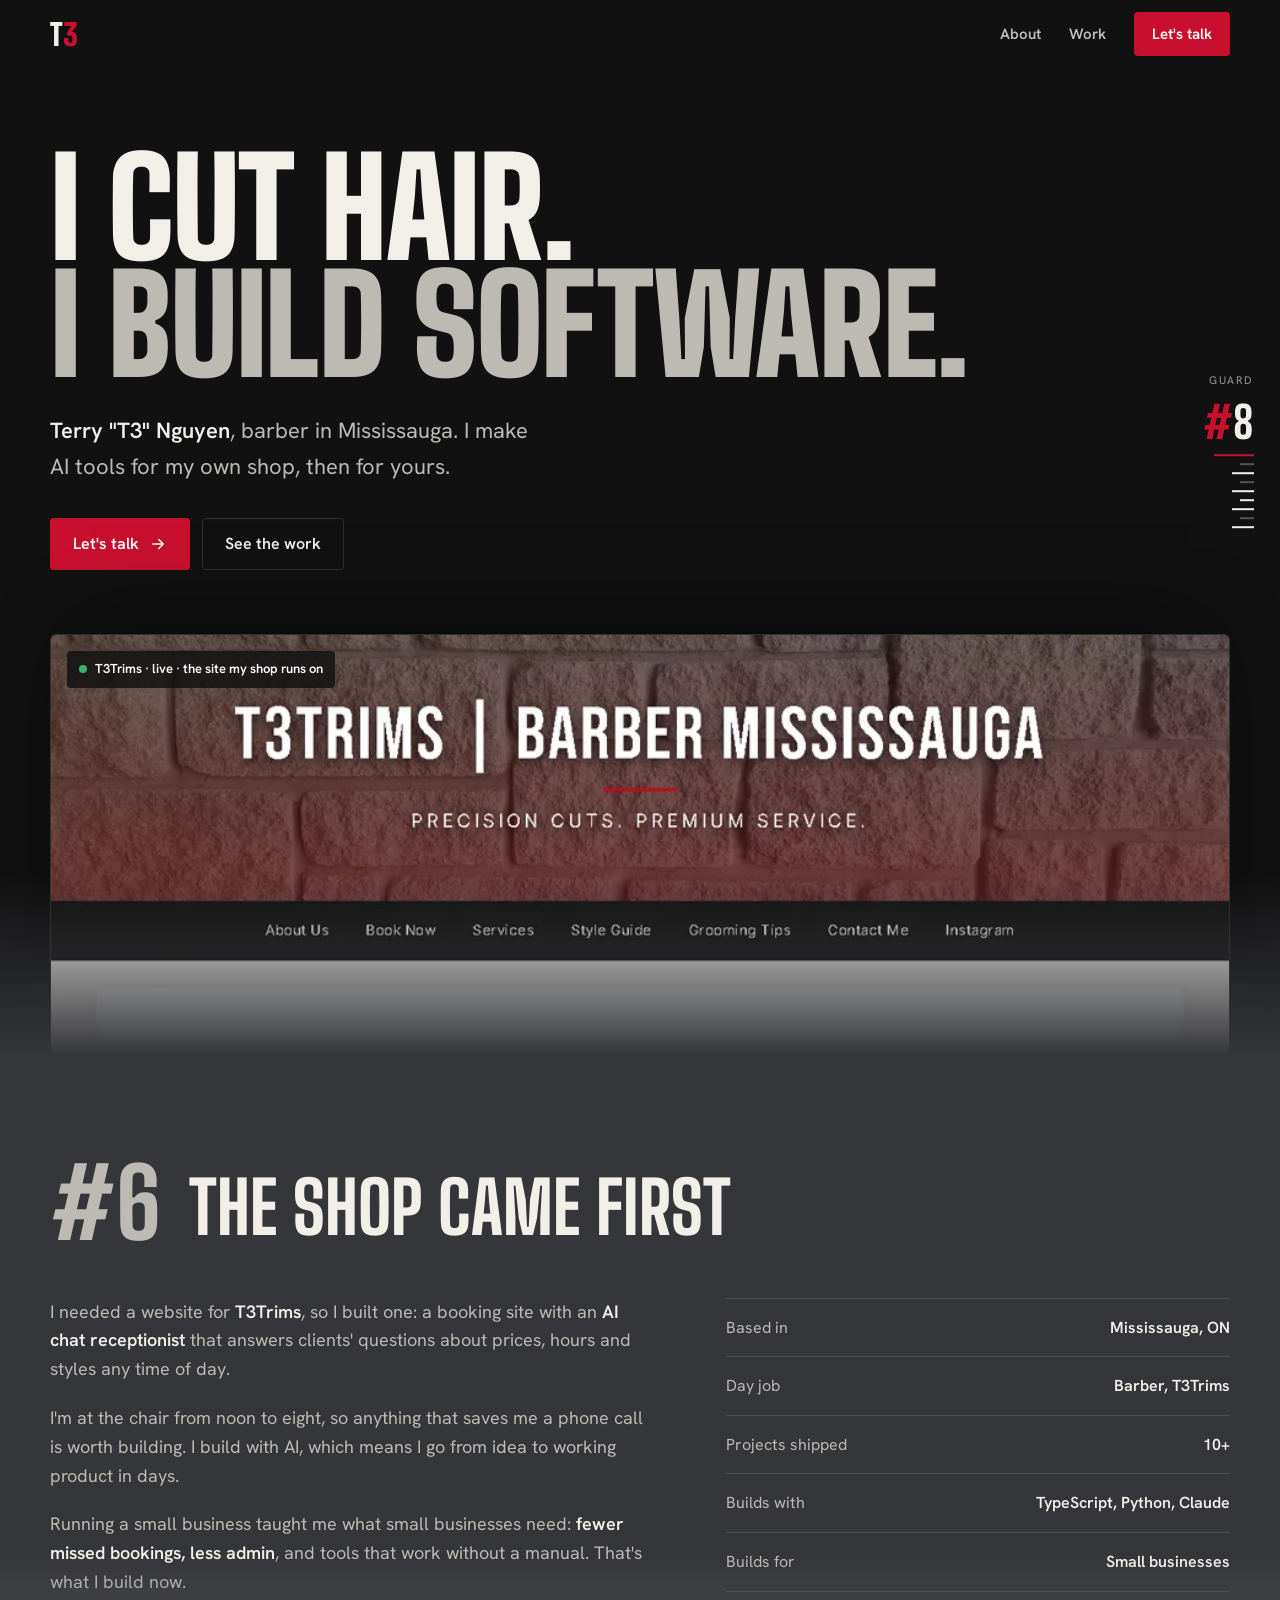
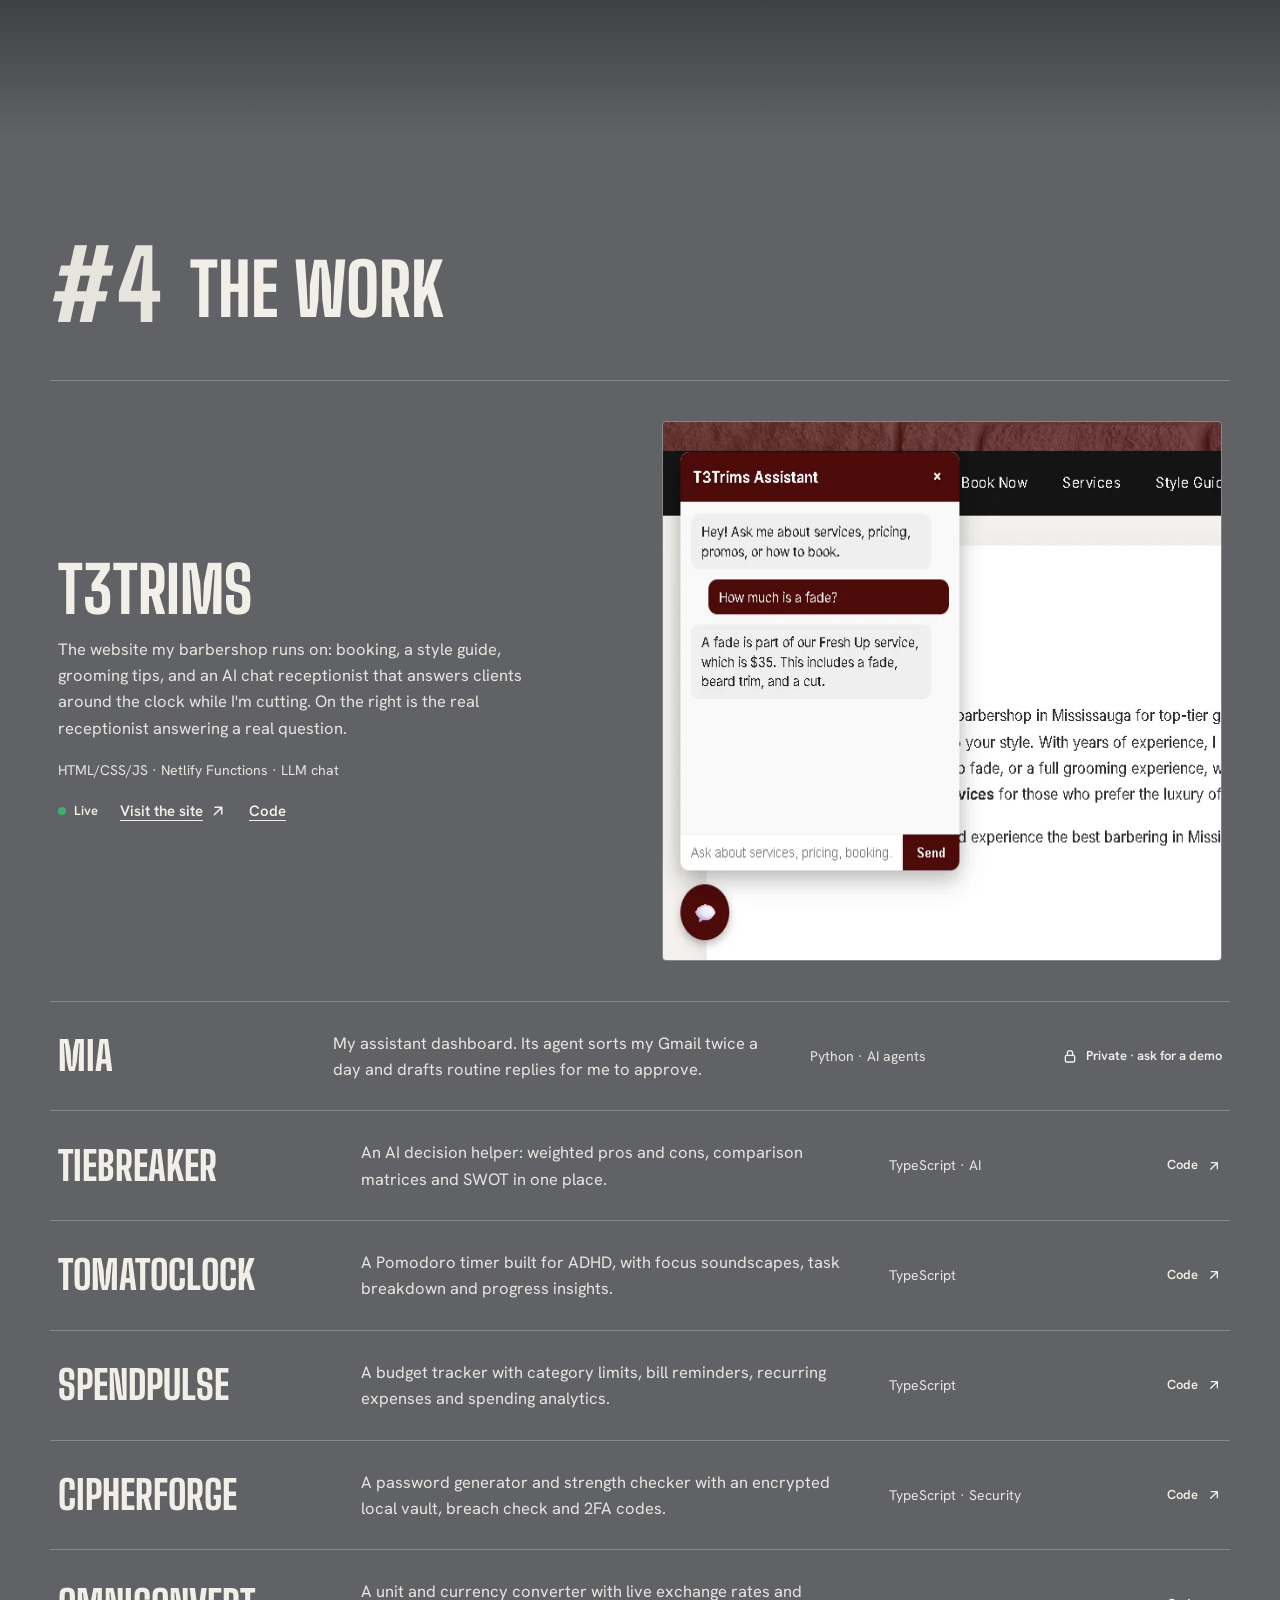
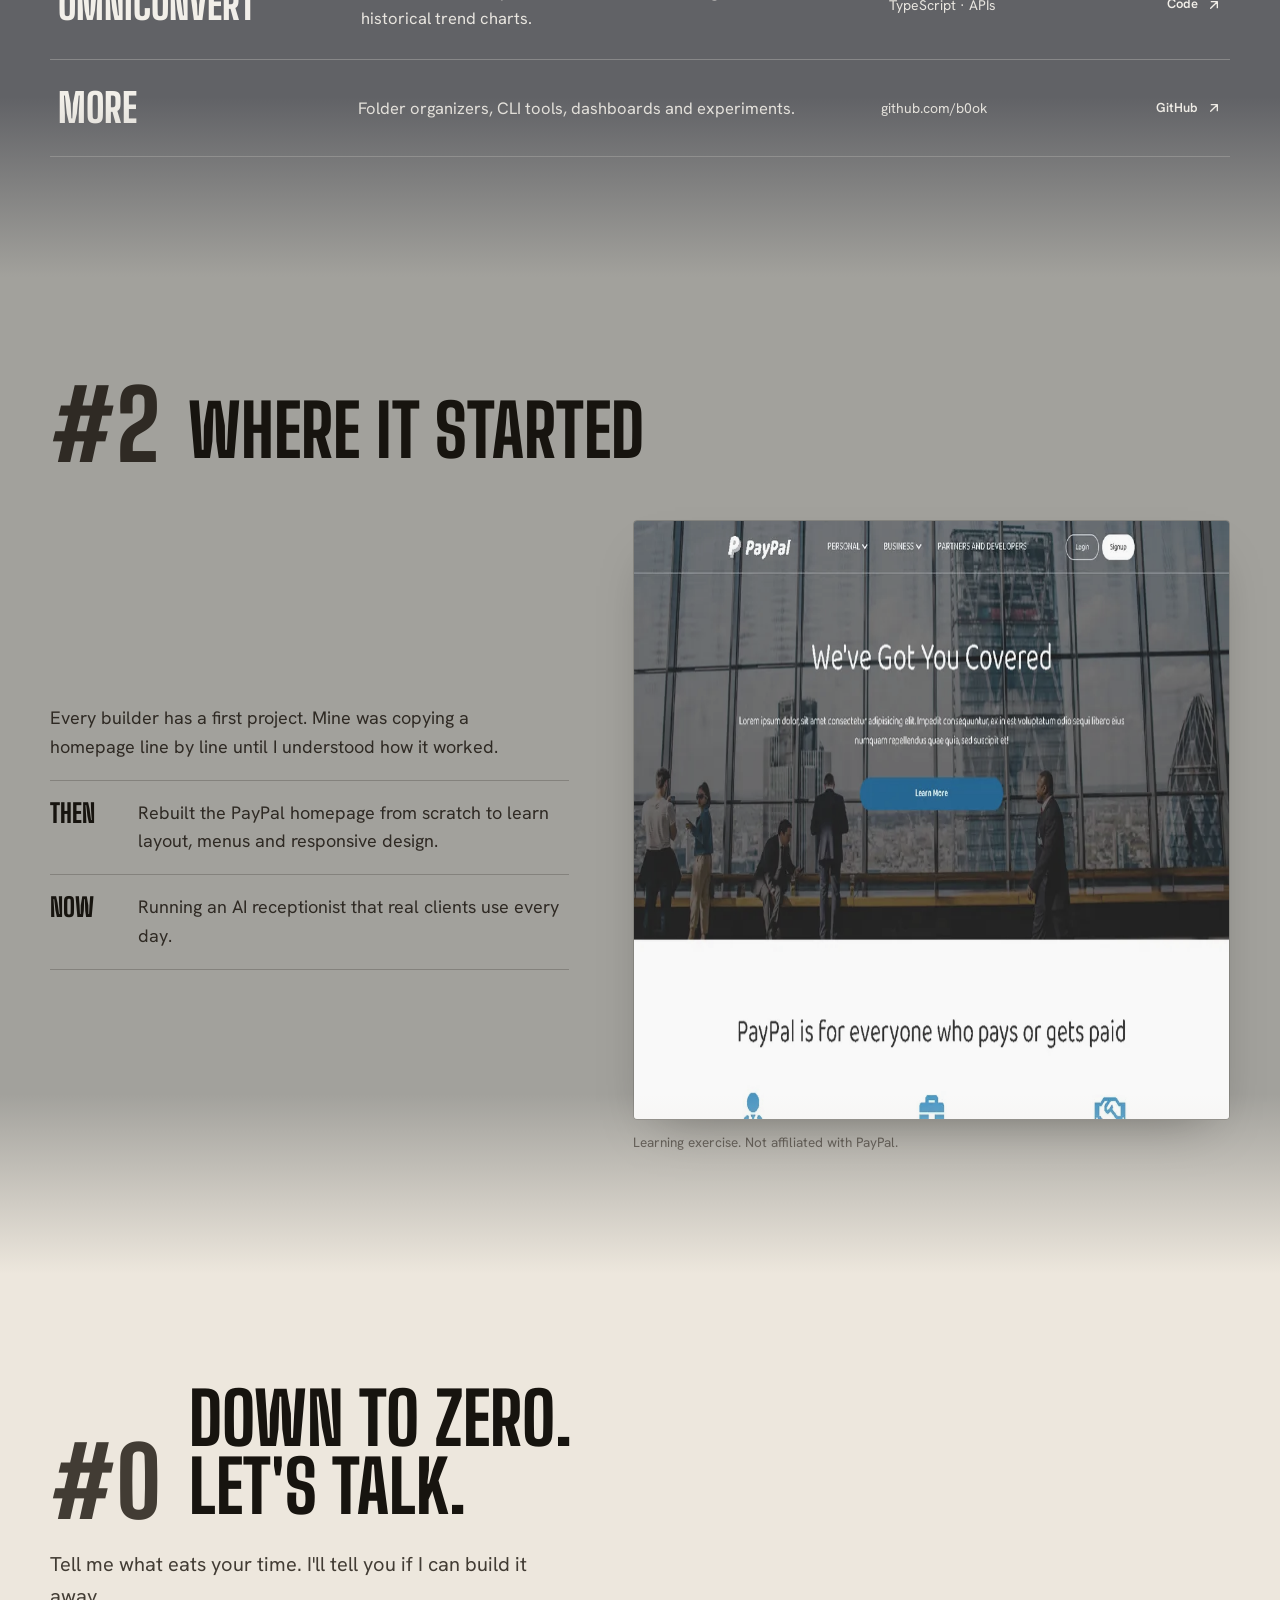
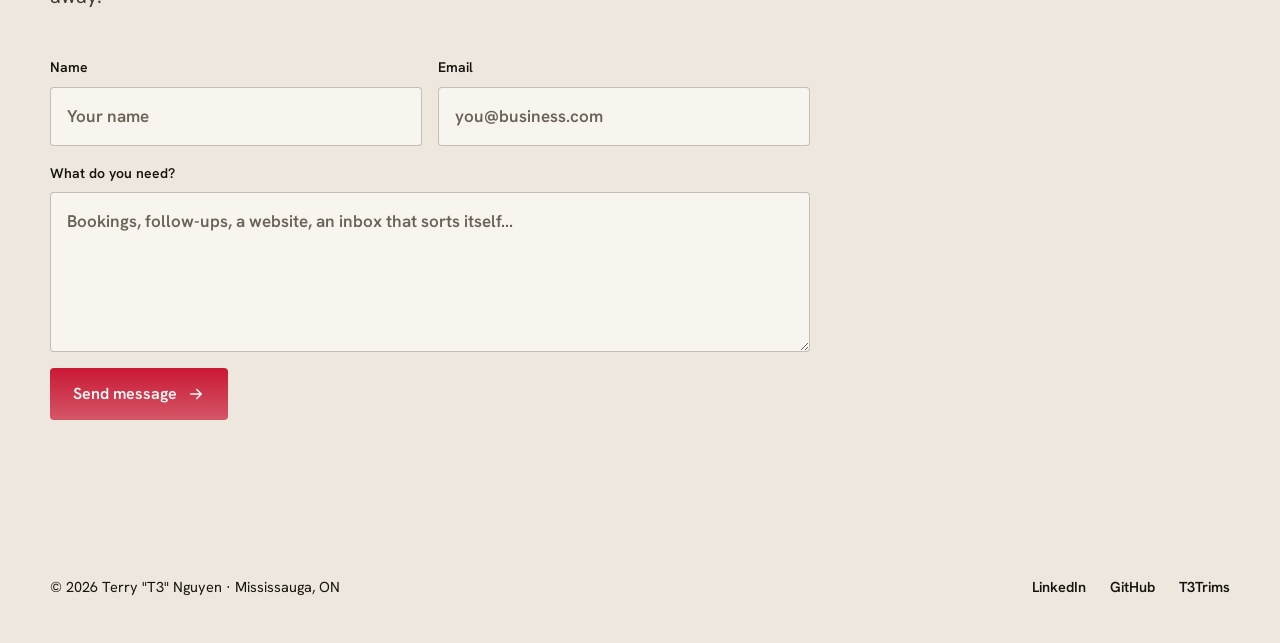
==== index.html @ 2ca141e3 "Redesign: Fade Chart (guard #8 to #0), real chat-receptionist proof Co-Authored-By: Claude Opus 5.5 " ====
<!DOCTYPE html>
<html lang="en">
<head>
<meta charset="UTF-8">
<meta name="viewport" content="width=device-width, initial-scale=1.0">
<title>Terry "T3" Nguyen | Barber turned builder</title>
<meta name="description" content="Barber in Mississauga who builds AI tools for small businesses: booking sites, AI receptionists and automations.">
<meta name="theme-color" content="#111112">
<meta property="og:title" content="Terry &quot;T3&quot; Nguyen | Barber turned builder">
<meta property="og:description" content="I cut hair. I build software. AI tools for my own shop, then for yours.">
<meta property="og:image" content="https://t3rrynguy3n.netlify.app/images/t3trims.webp">
<meta property="og:url" content="https://t3rrynguy3n.netlify.app/">
<link rel="preconnect" href="https://fonts.googleapis.com">
<link rel="preconnect" href="https://fonts.gstatic.com" crossorigin>
<link href="https://fonts.googleapis.com/css2?family=Big+Shoulders+Display:wght@600;800;900&family=Hanken+Grotesk:wght@400;500;600;700&display=swap" rel="stylesheet">
<style>
  :root {
    /* guard bands: #8 longest hair (darkest) down to #0 skin */
    --g8: #111112; --g6: #353639; --g4: #616266; --g2: #a2a19c; --g0: #ede7dd;
    --ink-light: #f2efe9; --ink-light-2: #bdbab4;
    --ink-dark: #17140f; --ink-dark-2: #423c34;
    --red: #c8102e; --red-hover: #a50d26; --live: #3fae6a;
    --steel: rgba(242,239,233,0.14); --steel-dark: rgba(23,20,15,0.16);
    --display: "Big Shoulders Display", "Arial Narrow", sans-serif;
    --body: "Hanken Grotesk", system-ui, sans-serif;
    --ease: cubic-bezier(.16, 1, .3, 1);
    --blend: 180px;
  }
  * { box-sizing: border-box; margin: 0; padding: 0; }
  html { scroll-behavior: smooth; scrollbar-color: #6b6b6f var(--g8); }
  body { font: 18px/1.6 var(--body); background: var(--g8); color: var(--ink-light); -webkit-font-smoothing: antialiased; caret-color: var(--red); }
  ::selection { background: var(--red); color: #fff; }
  a { color: inherit; text-underline-offset: 4px; text-decoration-thickness: 1px; }
  :focus-visible { outline: 2px solid var(--red); outline-offset: 3px; border-radius: 2px; }
  svg.i { width: 18px; height: 18px; flex: none; stroke: currentColor; fill: none; stroke-width: 2; stroke-linecap: round; stroke-linejoin: round; }
  .wrap { width: min(1180px, 100% - 48px); margin: 0 auto; }
  .sr { position: absolute; width: 1px; height: 1px; overflow: hidden; clip: rect(0 0 0 0); white-space: nowrap; }

  /* bands + fade blends */
  .band { position: relative; }
  .band::before { content: ""; position: absolute; left: 0; right: 0; top: calc(var(--blend) * -1); height: var(--blend); pointer-events: none;
    background: linear-gradient(to bottom, transparent, var(--bg)); }
  .band { background: var(--bg); }
  [data-guard="8"] { --bg: var(--g8); }
  [data-guard="6"] { --bg: var(--g6); }
  [data-guard="4"] { --bg: var(--g4); --ink-light-2: #e8e5df; --steel: rgba(242,239,233,0.26); }
  [data-guard="2"] { --bg: var(--g2); color: var(--ink-dark); --ink-dark-2: #2f2a24; --steel-dark: rgba(23,20,15,0.22); }
  [data-guard="0"] { --bg: var(--g0); color: var(--ink-dark); }
  [data-guard="8"]::before { display: none; }

  /* top bar */
  .top { position: fixed; inset: 0 0 auto 0; z-index: 40; transition: background .4s var(--ease), color .4s var(--ease); }
  .top .wrap { display: flex; align-items: center; justify-content: space-between; height: 68px; }
  .top.light { color: var(--ink-dark); }
  .mark { font: 900 30px/1 var(--display); letter-spacing: 0.01em; text-decoration: none; }
  .mark span { color: var(--red); }
  .top nav { display: flex; align-items: center; gap: 28px; font-size: 15px; font-weight: 600; }
  .top nav a { text-decoration: none; opacity: .78; transition: opacity .2s; }
  .top nav a:hover { opacity: 1; }
  .top nav a.talk { opacity: 1; background: var(--red); color: #fff; padding: 10px 18px; border-radius: 4px; }
  .top nav a.talk:hover { background: var(--red-hover); }

  /* guard dial */
  .dial { position: fixed; right: 26px; top: 50%; transform: translateY(-50%); z-index: 30; display: grid; justify-items: end; gap: 10px; color: var(--ink-light); transition: color .4s var(--ease); }
  .dial.light { color: var(--ink-dark); }
  .dial .num { font: 800 44px/1 var(--display); font-variant-numeric: tabular-nums; }
  .dial .num b { color: var(--red); font-weight: 800; }
  .dial ol { list-style: none; display: grid; gap: 7px; }
  .dial li { height: 2px; width: 14px; background: currentColor; opacity: .3; justify-self: end; transition: width .5s var(--ease), opacity .5s var(--ease), background .5s; }
  .dial li.even { width: 22px; }
  .dial li.on { width: 40px; opacity: 1; background: var(--red); }
  .dial small { font-size: 11px; letter-spacing: .14em; text-transform: uppercase; opacity: .6; }

  /* hero (#8) */
  .hero { min-height: 100svh; padding: 150px 0 0; display: flex; flex-direction: column; overflow: hidden; }
  .hero h1 { font: 900 clamp(64px, 10.6vw, 172px)/0.86 var(--display); text-transform: uppercase; letter-spacing: -0.01em; text-wrap: balance; }
  .hero h1 .ln { display: block; animation: pass 1.1s var(--ease) both; }
  .hero h1 .ln + .ln { animation-delay: .14s; color: var(--ink-light-2); }
  @keyframes pass { from { clip-path: inset(0 100% 0 0); transform: translateX(-12px); } to { clip-path: inset(0 0 0 0); transform: none; } }
  .hero .who { margin-top: 30px; max-width: 40ch; text-wrap: pretty; font-size: clamp(19px, 2vw, 22px); color: var(--ink-light-2); }
  .hero .who strong { color: var(--ink-light); font-weight: 600; }
  .actions { display: flex; flex-wrap: wrap; gap: 12px; margin-top: 34px; }
  .btn { display: inline-flex; align-items: center; gap: 10px; font: 600 16px/1 var(--body); padding: 16px 22px; border-radius: 4px; text-decoration: none; border: 1px solid transparent; transition: background .2s, border-color .2s, transform .2s var(--ease); }
  .btn.red { background: var(--red); color: #fff; }
  .btn.red:hover { background: var(--red-hover); }
  .btn.line { border-color: var(--steel); }
  .btn.line:hover { border-color: currentColor; }
  .btn:hover svg { transform: translateX(3px); }
  .btn svg { transition: transform .2s var(--ease); }
  .plate { margin-top: auto; padding-top: 64px; }
  .plate figure { position: relative; border-radius: 6px 6px 0 0; overflow: hidden; border: 1px solid var(--steel); border-bottom: 0; box-shadow: 0 -30px 80px -40px rgba(0,0,0,.9); }
  .plate img { display: block; width: 100%; height: clamp(180px, 34vw, 420px); object-fit: cover; object-position: top; }
  .plate figcaption { position: absolute; left: 16px; top: 16px; display: inline-flex; align-items: center; gap: 8px; font-size: 13px; font-weight: 600; color: #fff; background: rgba(17,17,18,.82); padding: 8px 12px; border-radius: 4px; }
  .dot { width: 8px; height: 8px; border-radius: 50%; background: var(--live); }

  /* shared section heads */
  .sec { padding: 110px 0 120px; }
  .head { display: grid; grid-template-columns: auto 1fr; gap: 0 28px; align-items: end; margin-bottom: 56px; }
  .guard { font: 800 clamp(88px, 13vw, 96px)/0.8 var(--display); color: var(--ink-light-2); font-variant-numeric: tabular-nums; }
  [data-guard="2"] .guard, [data-guard="0"] .guard { color: var(--ink-dark-2); }
  .head h2 { font: 800 clamp(40px, 6vw, 72px)/0.95 var(--display); text-transform: uppercase; letter-spacing: 0; text-wrap: balance; }

  /* about (#6) */
  .story { display: grid; grid-template-columns: 1.2fr 1fr; gap: 72px; }
  .story p { color: var(--ink-light-2); margin-bottom: 20px; max-width: 62ch; }
  .story p strong { color: var(--ink-light); font-weight: 600; }
  .facts { list-style: none; border-top: 1px solid var(--steel); }
  .facts li { display: flex; justify-content: space-between; gap: 20px; padding: 16px 0; border-bottom: 1px solid var(--steel); font-size: 16px; color: var(--ink-light-2); }
  .facts li b { color: var(--ink-light); font-weight: 600; text-align: right; }

  /* work (#4): the guard chart */
  .chart { border-top: 1px solid var(--steel); }
  .row { display: grid; grid-template-columns: minmax(170px, 1.1fr) 2fr 1fr auto; gap: 28px; align-items: center; padding: 28px 8px; border-bottom: 1px solid var(--steel); text-decoration: none; transition: background .3s var(--ease), padding .3s var(--ease); }
  a.row:hover { background: rgba(242,239,233,.05); padding-left: 18px; }
  .row h3 { font: 800 clamp(30px, 3.4vw, 40px)/1 var(--display); text-transform: uppercase; }
  .row p { color: var(--ink-light-2); font-size: 16.5px; max-width: 56ch; }
  .row .stack { font-size: 14px; color: var(--ink-light-2); }
  .status { display: inline-flex; align-items: center; gap: 8px; font-size: 13px; font-weight: 600; white-space: nowrap; justify-self: end; }
  .status svg { width: 16px; height: 16px; }
  a.row .status svg.go { transition: transform .3s var(--ease); }
  a.row:hover .status svg.go { transform: translate(3px, -3px); }
  .row.featured { grid-template-columns: 1fr 1fr; gap: 40px; padding: 40px 8px; }
  .row.featured h3 { font-size: clamp(44px, 5vw, 64px); margin-bottom: 14px; }
  .row.featured p { margin-bottom: 18px; }
  .row.featured img { width: 100%; max-width: 560px; justify-self: end; display: block; border-radius: 4px; border: 1px solid var(--steel); }
  .row.featured .links { display: flex; gap: 22px; font-weight: 600; font-size: 15px; }
  .row.featured .links a { display: inline-flex; align-items: center; gap: 6px; }

  /* origin (#2) */
  .origin { display: grid; grid-template-columns: 1fr 1.15fr; gap: 64px; align-items: center; }
  .origin p { color: var(--ink-dark-2); max-width: 46ch; margin-bottom: 18px; }
  .tn { display: grid; grid-template-columns: 76px 1fr; gap: 12px; padding: 18px 0; border-top: 1px solid var(--steel-dark); }
  .tn:last-of-type { border-bottom: 1px solid var(--steel-dark); }
  .tn b { font: 800 26px/1.1 var(--display); text-transform: uppercase; }
  .tn span { color: var(--ink-dark-2); }
  .origin figure img { display: block; width: 100%; border-radius: 4px; border: 1px solid var(--steel-dark); box-shadow: 0 24px 50px -24px rgba(23,20,15,.45); filter: grayscale(.35) contrast(.95); }
  .origin figcaption { margin-top: 12px; font-size: 13.5px; color: var(--ink-dark-2); }

  /* contact (#0) */
  .contact .head h2 { max-width: 12ch; }
  .contact .lede { font-size: 20px; color: var(--ink-dark-2); max-width: 44ch; margin: -28px 0 44px; }
  form { display: grid; grid-template-columns: 1fr 1fr; gap: 16px; max-width: 760px; }
  form .full { grid-column: 1 / -1; }
  label { display: grid; gap: 8px; font-size: 14px; font-weight: 600; }
  input, textarea { font: inherit; font-size: 17px; color: var(--ink-dark); background: #f8f4ee; border: 1px solid rgba(23,20,15,.24); border-radius: 4px; padding: 15px 16px; transition: border-color .2s, box-shadow .2s; }
  input::placeholder, textarea::placeholder { color: #6a6257; }
  input:focus, textarea:focus { outline: none; border-color: var(--red); box-shadow: 0 0 0 3px rgba(200,16,46,.18); }
  textarea { min-height: 160px; resize: vertical; }
  form button { justify-self: start; cursor: pointer; border: 0; }
  .hp { position: absolute; left: -9999px; }

  footer { border-top: 1px solid var(--steel-dark); padding: 34px 0 44px; font-size: 14.5px; color: var(--ink-dark-2); }
  footer .wrap { display: flex; flex-wrap: wrap; gap: 16px 28px; justify-content: space-between; }
  footer nav { display: flex; gap: 24px; }
  footer a { text-decoration: none; font-weight: 600; color: var(--ink-dark); }
  footer a:hover { text-decoration: underline; }

  @media (max-width: 960px) {
    .story, .origin, .row.featured { grid-template-columns: 1fr; gap: 40px; }
    .row { grid-template-columns: 1fr auto; gap: 8px 20px; }
    .row p, .row .stack { grid-column: 1 / -1; }
    .row .status { grid-row: 1; grid-column: 2; }
    .dial { top: auto; bottom: 16px; right: 16px; transform: none; display: flex; align-items: center; gap: 10px; padding: 8px 14px; border-radius: 999px; background: rgba(17,17,18,.88); }
    .dial.light { background: rgba(237,231,221,.94); }
    .dial small { display: none; }
    .dial .num { font-size: 24px; }
    .dial ol { display: flex; align-items: center; gap: 4px; }
    .dial li, .dial li.even { width: 2px; height: 10px; }
    .dial li.even { height: 14px; }
    .dial li.on { width: 2px; height: 22px; }
    .dial li { transition: height .5s var(--ease), opacity .5s var(--ease), background .5s; }
  }
  @media (max-width: 640px) {
    body { font-size: 17px; }
    .wrap { width: calc(100% - 32px); }
    .top nav a:not(.talk) { display: none; }
    .hero { padding-top: 120px; }
    .sec { padding: 120px 0 100px; }
    .head { grid-template-columns: 1fr; gap: 6px; margin-bottom: 40px; }
    .guard { font-size: 72px; }
    form { grid-template-columns: 1fr; }
    .plate figcaption { position: static; border-radius: 0; background: var(--g6); width: 100%; padding: 12px 150px 12px 14px; }
    .contact .lede { margin-top: -16px; }
    :root { --blend: 120px; }
  }
  @media (prefers-reduced-motion: reduce) {
    html { scroll-behavior: auto; }
    *, *::before, *::after { animation: none !important; transition: none !important; }
  }
</style>
</head>
<body>

<header class="top" id="top-bar">
  <div class="wrap">
    <a class="mark" href="#top">T<span>3</span></a>
    <nav aria-label="Main">
      <a href="#about">About</a>
      <a href="#work">Work</a>
      <a class="talk" href="#contact">Let's talk</a>
    </nav>
  </div>
</header>

<aside class="dial" id="dial" aria-hidden="true">
  <small>Guard</small>
  <div class="num"><b>#</b><span id="dial-num">8</span></div>
  <ol>
    <li data-g="8" class="even on"></li><li data-g="7"></li><li data-g="6" class="even"></li><li data-g="5"></li>
    <li data-g="4" class="even"></li><li data-g="3"></li><li data-g="2" class="even"></li><li data-g="1"></li><li data-g="0" class="even"></li>
  </ol>
</aside>

<main id="top">
  <section class="band hero" data-guard="8" aria-labelledby="hero-title">
    <div class="wrap">
      <h1 id="hero-title"><span class="ln">I cut hair.</span><span class="ln">I build software.</span></h1>
      <p class="who"><strong>Terry "T3" Nguyen</strong>, barber in Mississauga. I make AI tools for my own shop, then for yours.</p>
      <div class="actions">
        <a class="btn red" href="#contact">Let's talk <svg class="i" viewBox="0 0 24 24"><path d="M5 12h14M13 6l6 6-6 6"/></svg></a>
        <a class="btn line" href="#work">See the work</a>
      </div>
    </div>
    <div class="wrap plate">
      <figure>
        <img src="images/t3trims.webp" alt="The T3Trims website, which T3 built for his barbershop" width="960" height="600">
        <figcaption><span class="dot"></span>T3Trims · live · the site my shop runs on</figcaption>
      </figure>
    </div>
  </section>

  <section class="band sec" id="about" data-guard="6" aria-labelledby="about-title">
    <div class="wrap">
      <div class="head"><span class="guard" aria-hidden="true">#6</span><h2 id="about-title">The shop came first</h2></div>
      <div class="story">
        <div>
          <p>I needed a website for <strong>T3Trims</strong>, so I built one: a booking site with an <strong>AI chat receptionist</strong> that answers clients' questions about prices, hours and styles any time of day.</p>
          <p>I'm at the chair from noon to eight, so anything that saves me a phone call is worth building. I build with AI, which means I go from idea to working product in days.</p>
          <p>Running a small business taught me what small businesses need: <strong>fewer missed bookings, less admin</strong>, and tools that work without a manual. That's what I build now.</p>
        </div>
        <ul class="facts">
          <li>Based in<b>Mississauga, ON</b></li>
          <li>Day job<b>Barber, T3Trims</b></li>
          <li>Projects shipped<b>10+</b></li>
          <li>Builds with<b>TypeScript, Python, Claude</b></li>
          <li>Builds for<b>Small businesses</b></li>
        </ul>
      </div>
    </div>
  </section>

  <section class="band sec" id="work" data-guard="4" aria-labelledby="work-title">
    <div class="wrap">
      <div class="head"><span class="guard" aria-hidden="true">#4</span><h2 id="work-title">The work</h2></div>
      <div class="chart">
        <div class="row featured">
          <div>
            <h3>T3Trims</h3>
            <p>The website my barbershop runs on: booking, a style guide, grooming tips, and an AI chat receptionist that answers clients around the clock while I'm cutting. On the right is the real receptionist answering a real question.</p>
            <p class="stack">HTML/CSS/JS · Netlify Functions · LLM chat</p>
            <div class="links">
              <span class="status"><span class="dot"></span>Live</span>
              <a href="https://t3trims.netlify.app" target="_blank" rel="noopener">Visit the site <svg class="i" viewBox="0 0 24 24"><path d="M7 17 17 7M8 7h9v9"/></svg></a>
              <a href="https://github.com/b0ok/T3trims" target="_blank" rel="noopener">Code</a>
            </div>
          </div>
          <img src="images/t3trims-chat.webp" alt="The T3Trims AI receptionist answering &quot;How much is a fade?&quot; with the Fresh Up price of $35" width="640" height="540" loading="lazy">
        </div>

        <a class="row" href="#contact">
          <h3>MIA</h3>
          <p>My assistant dashboard. Its agent sorts my Gmail twice a day and drafts routine replies for me to approve.</p>
          <span class="stack">Python · AI agents</span>
          <span class="status"><svg class="i" viewBox="0 0 24 24"><rect x="5" y="11" width="14" height="10" rx="2"/><path d="M8 11V8a4 4 0 0 1 8 0v3"/></svg>Private · ask for a demo</span>
        </a>
        <a class="row" href="https://github.com/b0ok/Tiebreaker" target="_blank" rel="noopener">
          <h3>Tiebreaker</h3>
          <p>An AI decision helper: weighted pros and cons, comparison matrices and SWOT in one place.</p>
          <span class="stack">TypeScript · AI</span>
          <span class="status">Code <svg class="i go" viewBox="0 0 24 24"><path d="M7 17 17 7M8 7h9v9"/></svg></span>
        </a>
        <a class="row" href="https://github.com/b0ok/TomatoClock" target="_blank" rel="noopener">
          <h3>TomatoClock</h3>
          <p>A Pomodoro timer built for ADHD, with focus soundscapes, task breakdown and progress insights.</p>
          <span class="stack">TypeScript</span>
          <span class="status">Code <svg class="i go" viewBox="0 0 24 24"><path d="M7 17 17 7M8 7h9v9"/></svg></span>
        </a>
        <a class="row" href="https://github.com/b0ok/SpendPulse" target="_blank" rel="noopener">
          <h3>SpendPulse</h3>
          <p>A budget tracker with category limits, bill reminders, recurring expenses and spending analytics.</p>
          <span class="stack">TypeScript</span>
          <span class="status">Code <svg class="i go" viewBox="0 0 24 24"><path d="M7 17 17 7M8 7h9v9"/></svg></span>
        </a>
        <a class="row" href="https://github.com/b0ok/CipherForge" target="_blank" rel="noopener">
          <h3>CipherForge</h3>
          <p>A password generator and strength checker with an encrypted local vault, breach check and 2FA codes.</p>
          <span class="stack">TypeScript · Security</span>
          <span class="status">Code <svg class="i go" viewBox="0 0 24 24"><path d="M7 17 17 7M8 7h9v9"/></svg></span>
        </a>
        <a class="row" href="https://github.com/b0ok/OmniConvert" target="_blank" rel="noopener">
          <h3>OmniConvert</h3>
          <p>A unit and currency converter with live exchange rates and historical trend charts.</p>
          <span class="stack">TypeScript · APIs</span>
          <span class="status">Code <svg class="i go" viewBox="0 0 24 24"><path d="M7 17 17 7M8 7h9v9"/></svg></span>
        </a>
        <a class="row" href="https://github.com/b0ok" target="_blank" rel="noopener">
          <h3>More</h3>
          <p>Folder organizers, CLI tools, dashboards and experiments.</p>
          <span class="stack">github.com/b0ok</span>
          <span class="status">GitHub <svg class="i go" viewBox="0 0 24 24"><path d="M7 17 17 7M8 7h9v9"/></svg></span>
        </a>
      </div>
    </div>
  </section>

  <section class="band sec" id="origin" data-guard="2" aria-labelledby="origin-title">
    <div class="wrap">
      <div class="head"><span class="guard" aria-hidden="true">#2</span><h2 id="origin-title">Where it started</h2></div>
      <div class="origin">
        <div>
          <p>Every builder has a first project. Mine was copying a homepage line by line until I understood how it worked.</p>
          <div class="tn"><b>Then</b><span>Rebuilt the PayPal homepage from scratch to learn layout, menus and responsive design.</span></div>
          <div class="tn"><b>Now</b><span>Running an AI receptionist that real clients use every day.</span></div>
        </div>
        <figure>
          <img src="images/paypal-clone.webp" alt="T3's practice rebuild of the PayPal homepage" width="960" height="600">
          <figcaption>Learning exercise. Not affiliated with PayPal.</figcaption>
        </figure>
      </div>
    </div>
  </section>

  <section class="band sec contact" id="contact" data-guard="0" aria-labelledby="contact-title">
    <div class="wrap">
      <div class="head"><span class="guard" aria-hidden="true">#0</span><h2 id="contact-title">Down to zero. Let's talk.</h2></div>
      <p class="lede">Tell me what eats your time. I'll tell you if I can build it away.</p>
      <form name="contact" method="POST" data-netlify="true" netlify-honeypot="company">
        <input type="hidden" name="form-name" value="contact">
        <label class="hp">Leave this empty <input name="company" tabindex="-1" autocomplete="off"></label>
        <label>Name <input name="name" required autocomplete="name" placeholder="Your name"></label>
        <label>Email <input name="email" type="email" required autocomplete="email" placeholder="you@business.com"></label>
        <label class="full">What do you need? <textarea name="message" required placeholder="Bookings, follow-ups, a website, an inbox that sorts itself..."></textarea></label>
        <button class="btn red" type="submit">Send message <svg class="i" viewBox="0 0 24 24"><path d="M5 12h14M13 6l6 6-6 6"/></svg></button>
      </form>
    </div>
  </section>
</main>

<footer class="band" data-guard="0">
  <div class="wrap">
    <span>© 2026 Terry "T3" Nguyen · Mississauga, ON</span>
    <nav aria-label="Elsewhere">
      <a href="https://www.linkedin.com/in/t3rrynguy3n" target="_blank" rel="noopener">LinkedIn</a>
      <a href="https://github.com/b0ok" target="_blank" rel="noopener">GitHub</a>
      <a href="https://t3trims.netlify.app" target="_blank" rel="noopener">T3Trims</a>
    </nav>
  </div>
</footer>

<script>
  // Guard dial: tick from #8 to #0 as the fade bands pass the middle of the screen.
  const bands = [...document.querySelectorAll('main [data-guard]')];
  const dialNum = document.getElementById('dial-num');
  const ticks = [...document.querySelectorAll('#dial li')];
  const dial = document.getElementById('dial');
  const bar = document.getElementById('top-bar');

  function update() {
    const mid = innerHeight / 2;
    let g = 8, light = false;
    for (const b of bands) {
      const r = b.getBoundingClientRect();
      const span = r.height || 1;
      if (r.top <= mid) {
        const next = bands[bands.indexOf(b) + 1];
        const start = +b.dataset.guard;
        const end = next ? +next.dataset.guard : start;
        const t = Math.min(1, Math.max(0, ((mid - r.top) / span - 0.65) / 0.35));
        g = Math.round(start - (start - end) * t);
        light = start <= 2;
      }
    }
    dialNum.textContent = g;
    ticks.forEach(t => t.classList.toggle('on', +t.dataset.g === g));
    dial.classList.toggle('light', light);
    const topBand = bands.find(b => { const r = b.getBoundingClientRect(); return r.top <= 34 && r.bottom > 34; });
    bar.classList.toggle('light', !!topBand && +topBand.dataset.guard <= 2);
    bar.style.background = topBand && scrollY > 40 ? getComputedStyle(topBand).backgroundColor : 'transparent';
  }
  addEventListener('scroll', update, { passive: true });
  addEventListener('resize', update);
  update();
</script>
</body>
</html>
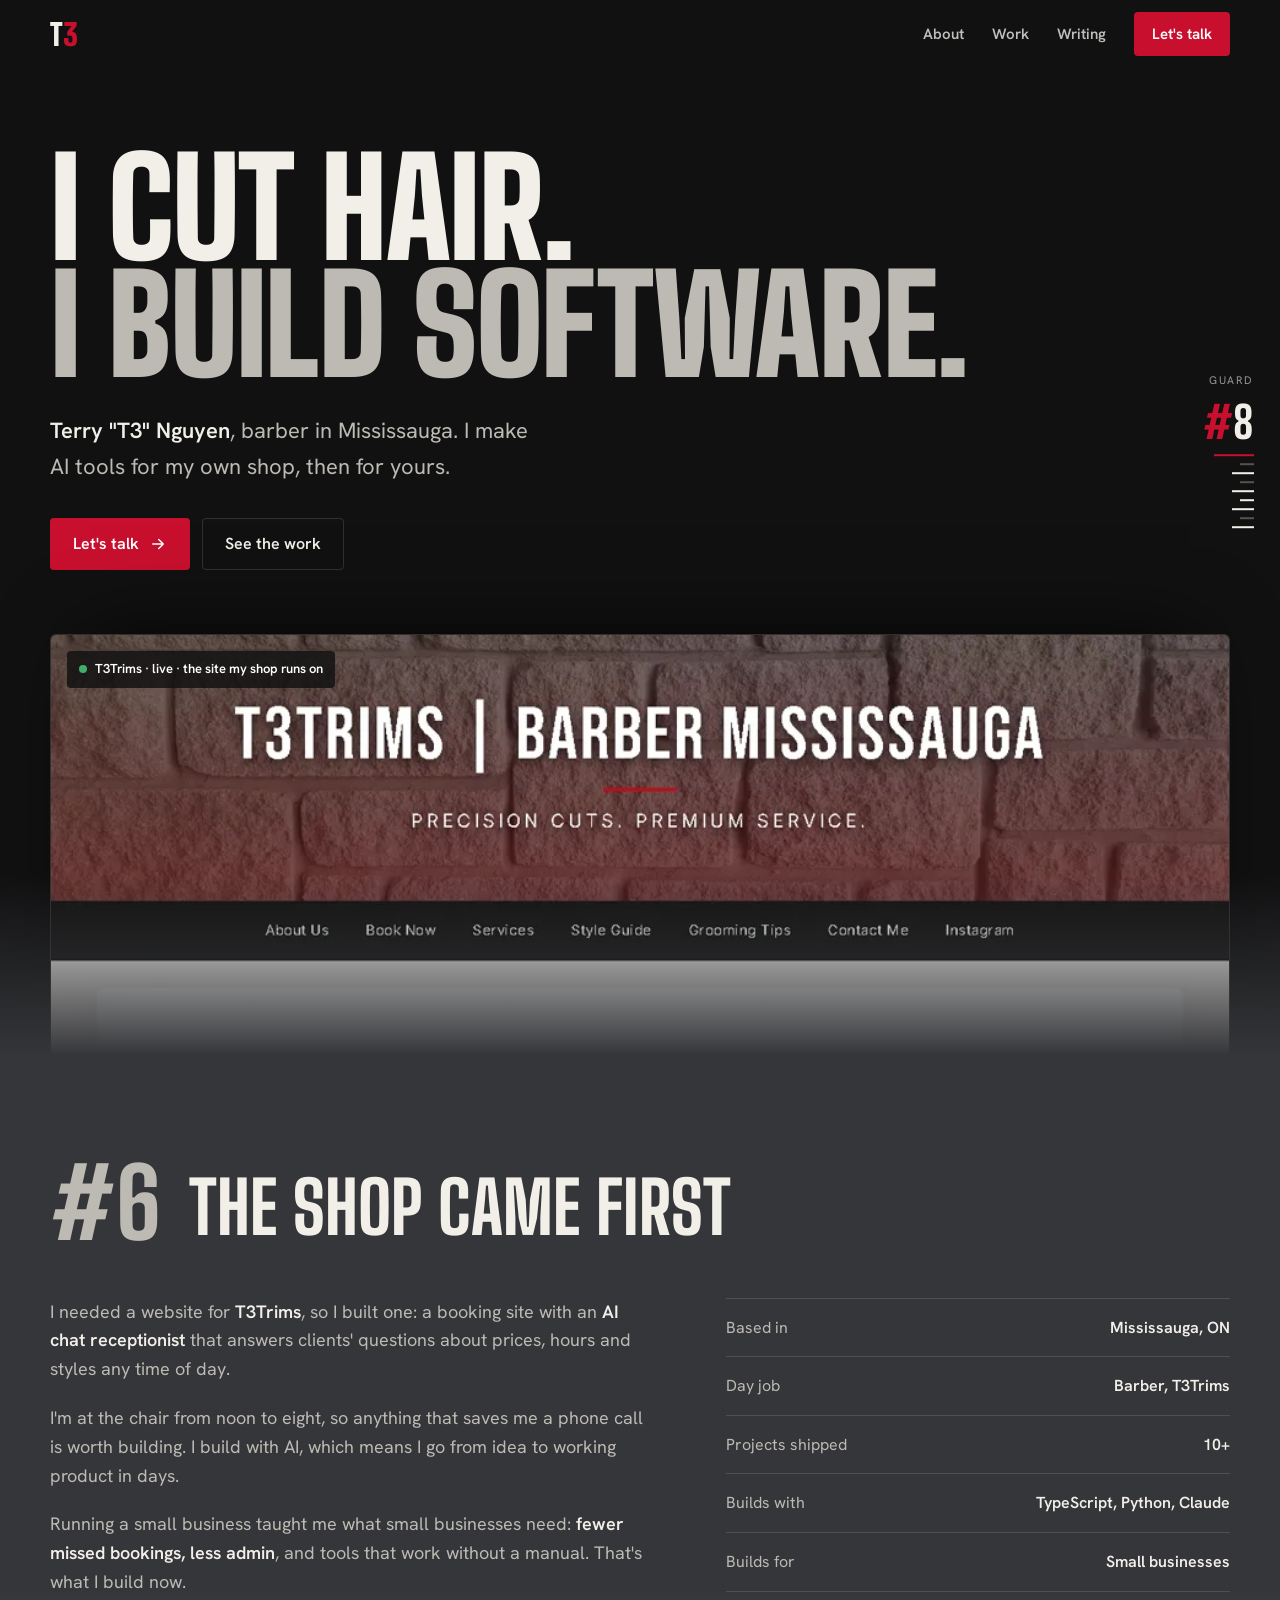
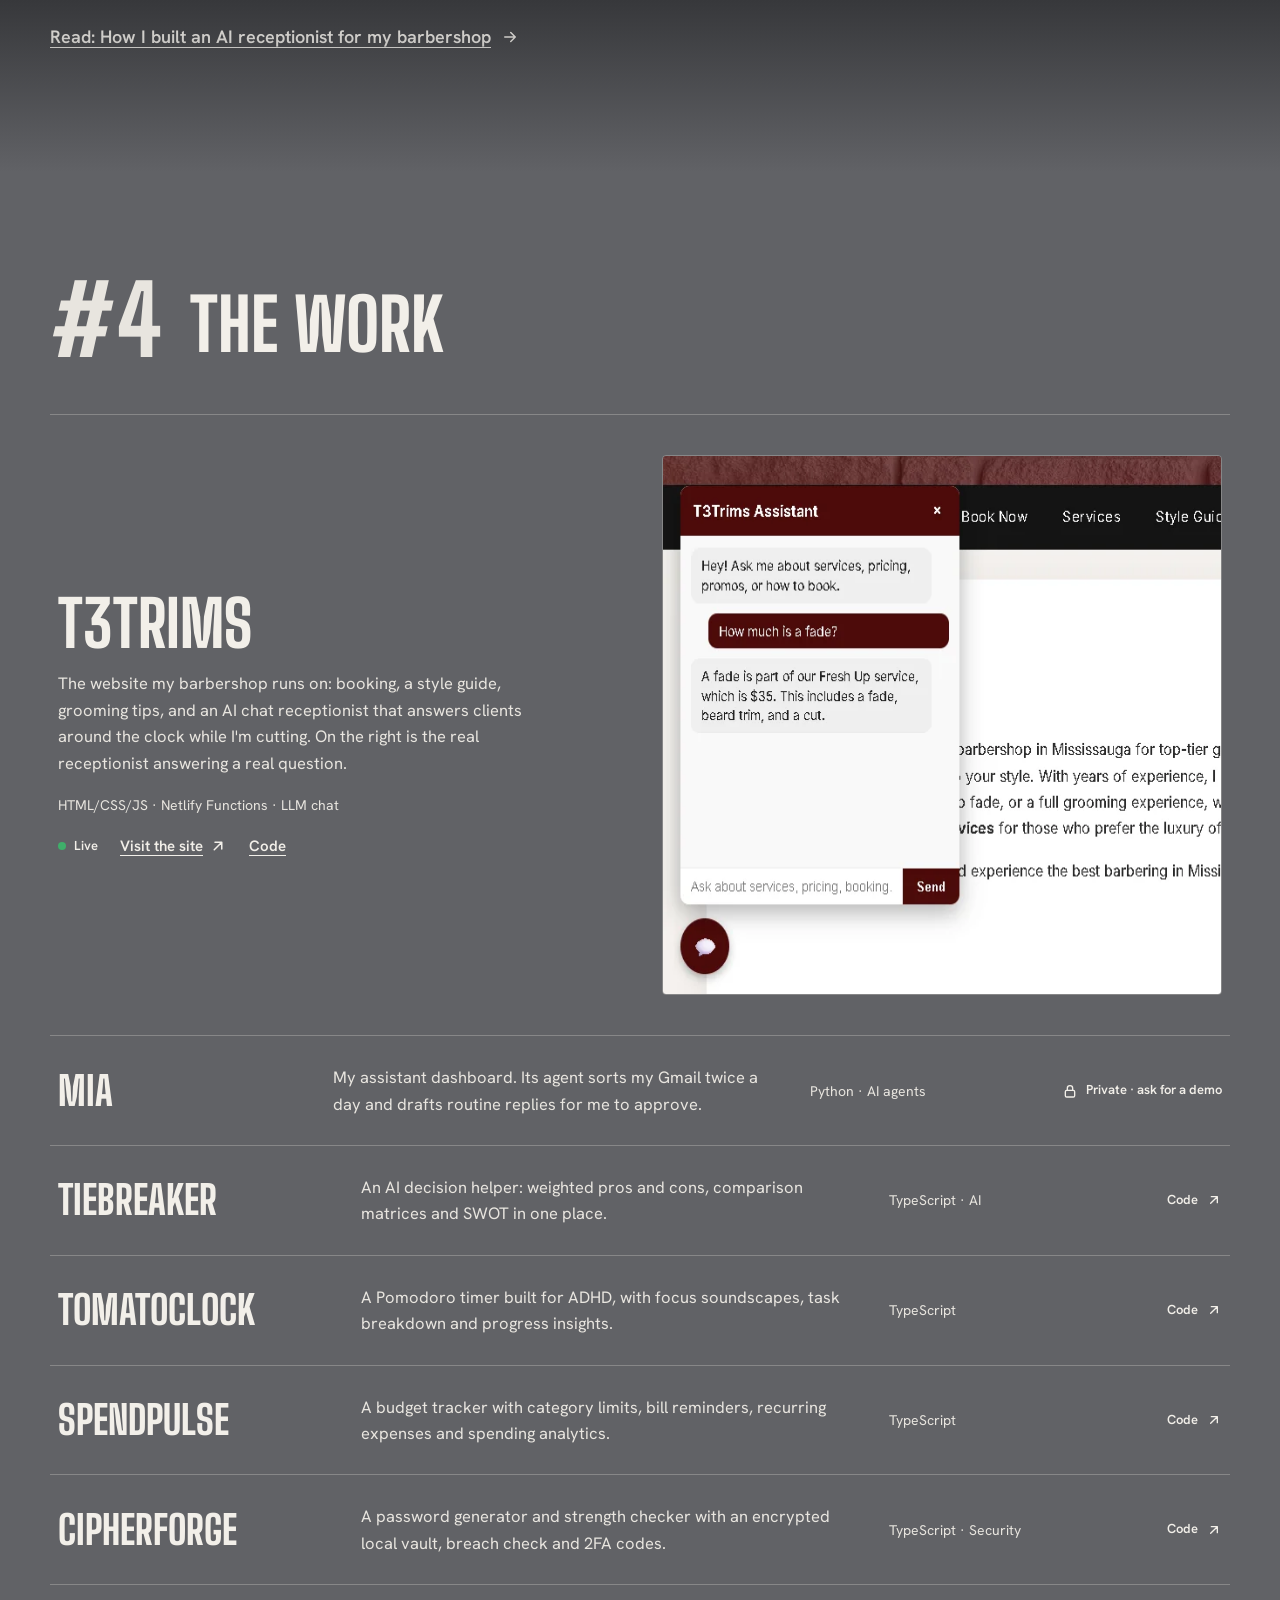
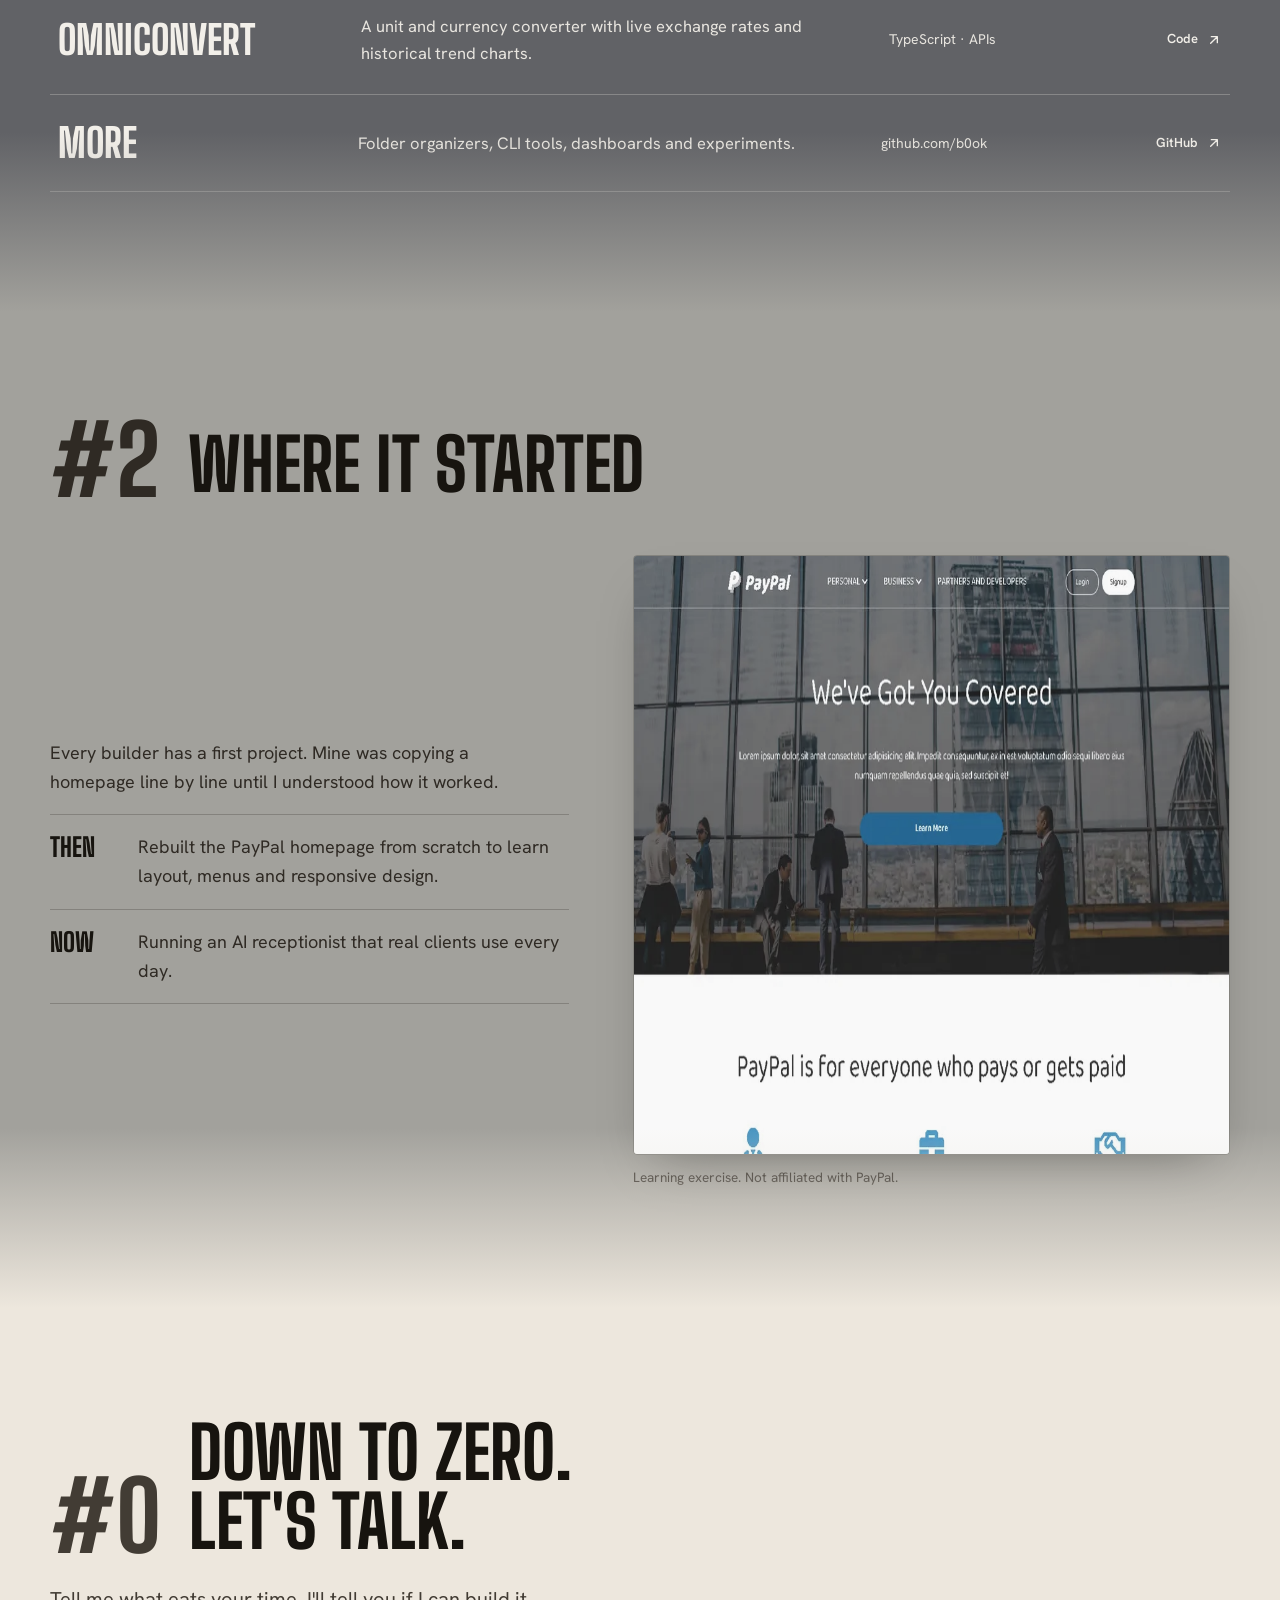
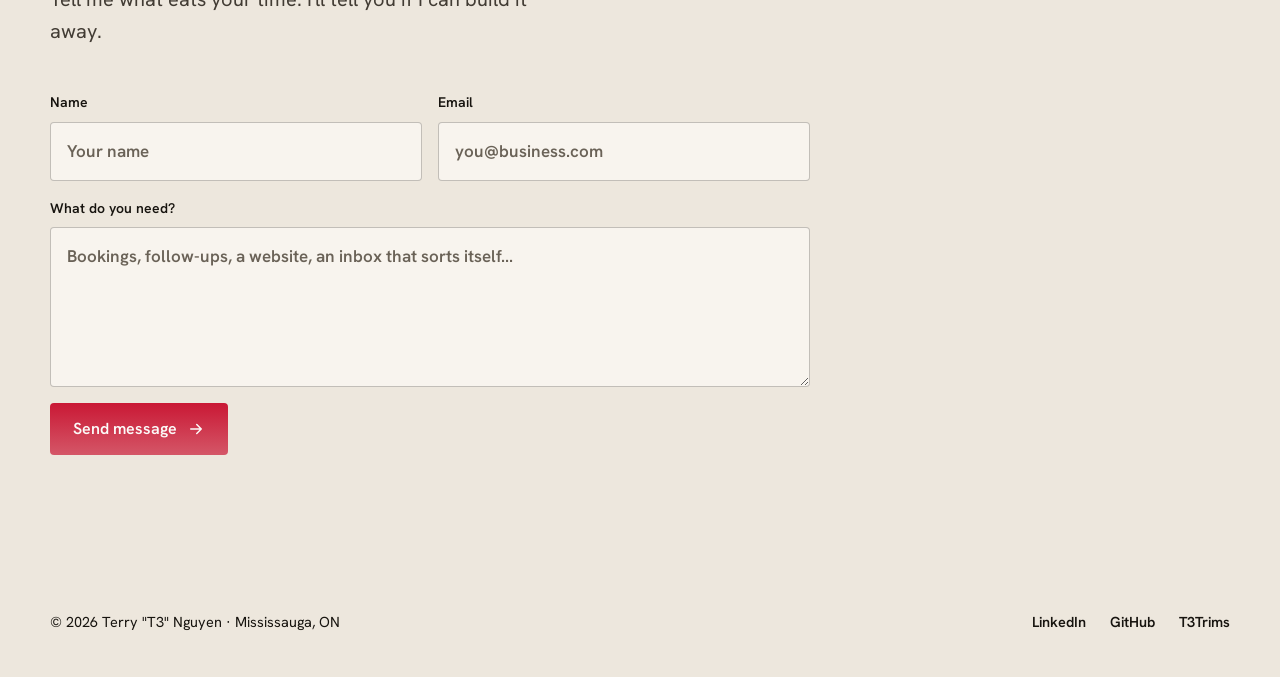
==== commit 87690758: "Add blog post: How I built an AI receptionist for my barbershop" ====
--- a/index.html
+++ b/index.html
@@ -104,6 +104,10 @@
   .story { display: grid; grid-template-columns: 1.2fr 1fr; gap: 72px; }
   .story p { color: var(--ink-light-2); margin-bottom: 20px; max-width: 62ch; }
   .story p strong { color: var(--ink-light); font-weight: 600; }
+  .read { display: inline-flex; align-items: center; gap: 10px; margin-top: 6px; font-weight: 600; color: var(--ink-light); }
+  .read:hover { color: #fff; }
+  .read svg { transition: transform .2s var(--ease); }
+  .read:hover svg { transform: translateX(3px); }
   .facts { list-style: none; border-top: 1px solid var(--steel); }
   .facts li { display: flex; justify-content: space-between; gap: 20px; padding: 16px 0; border-bottom: 1px solid var(--steel); font-size: 16px; color: var(--ink-light-2); }
   .facts li b { color: var(--ink-light); font-weight: 600; text-align: right; }
@@ -197,6 +201,7 @@
     <nav aria-label="Main">
       <a href="#about">About</a>
       <a href="#work">Work</a>
+      <a href="posts/ai-receptionist.html">Writing</a>
       <a class="talk" href="#contact">Let's talk</a>
     </nav>
   </div>
@@ -237,6 +242,7 @@
           <p>I needed a website for <strong>T3Trims</strong>, so I built one: a booking site with an <strong>AI chat receptionist</strong> that answers clients' questions about prices, hours and styles any time of day.</p>
           <p>I'm at the chair from noon to eight, so anything that saves me a phone call is worth building. I build with AI, which means I go from idea to working product in days.</p>
           <p>Running a small business taught me what small businesses need: <strong>fewer missed bookings, less admin</strong>, and tools that work without a manual. That's what I build now.</p>
+          <a class="read" href="posts/ai-receptionist.html">Read: How I built an AI receptionist for my barbershop <svg class="i" viewBox="0 0 24 24"><path d="M5 12h14M13 6l6 6-6 6"/></svg></a>
         </div>
         <ul class="facts">
           <li>Based in<b>Mississauga, ON</b></li>
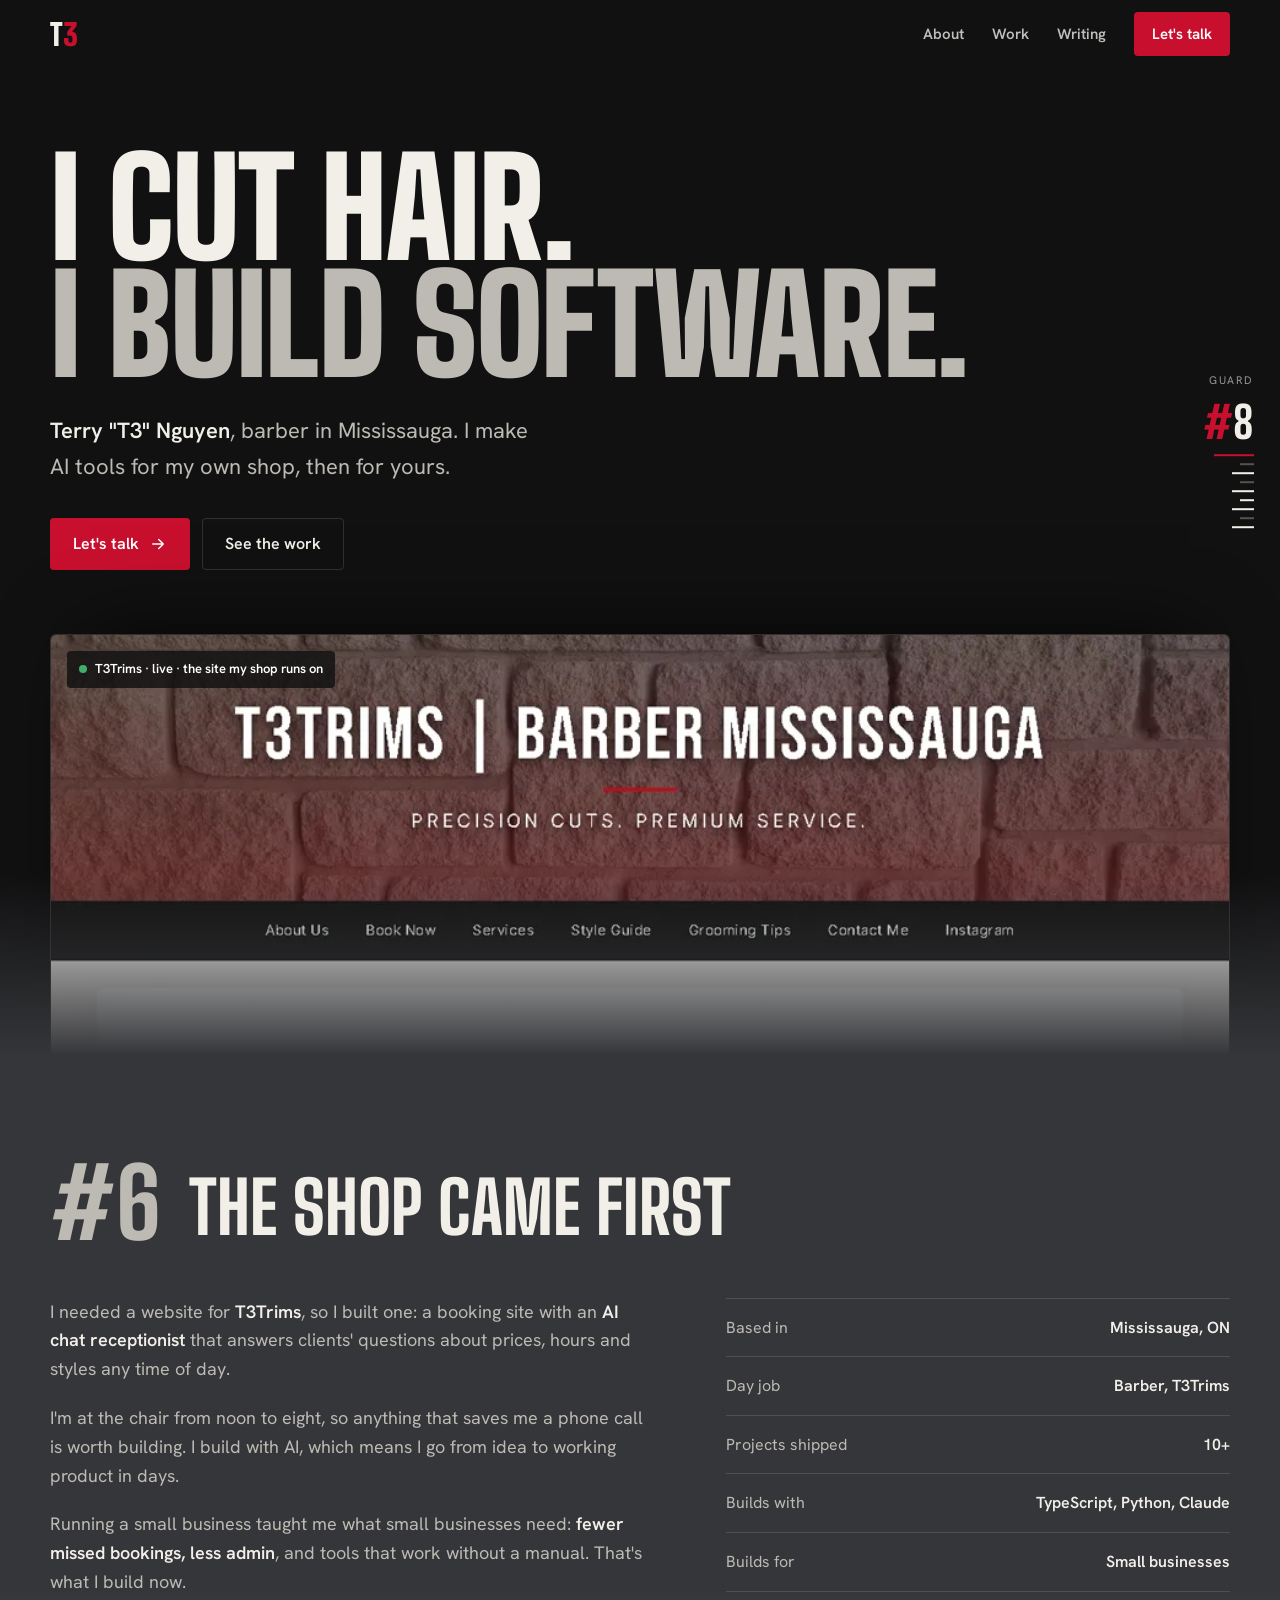
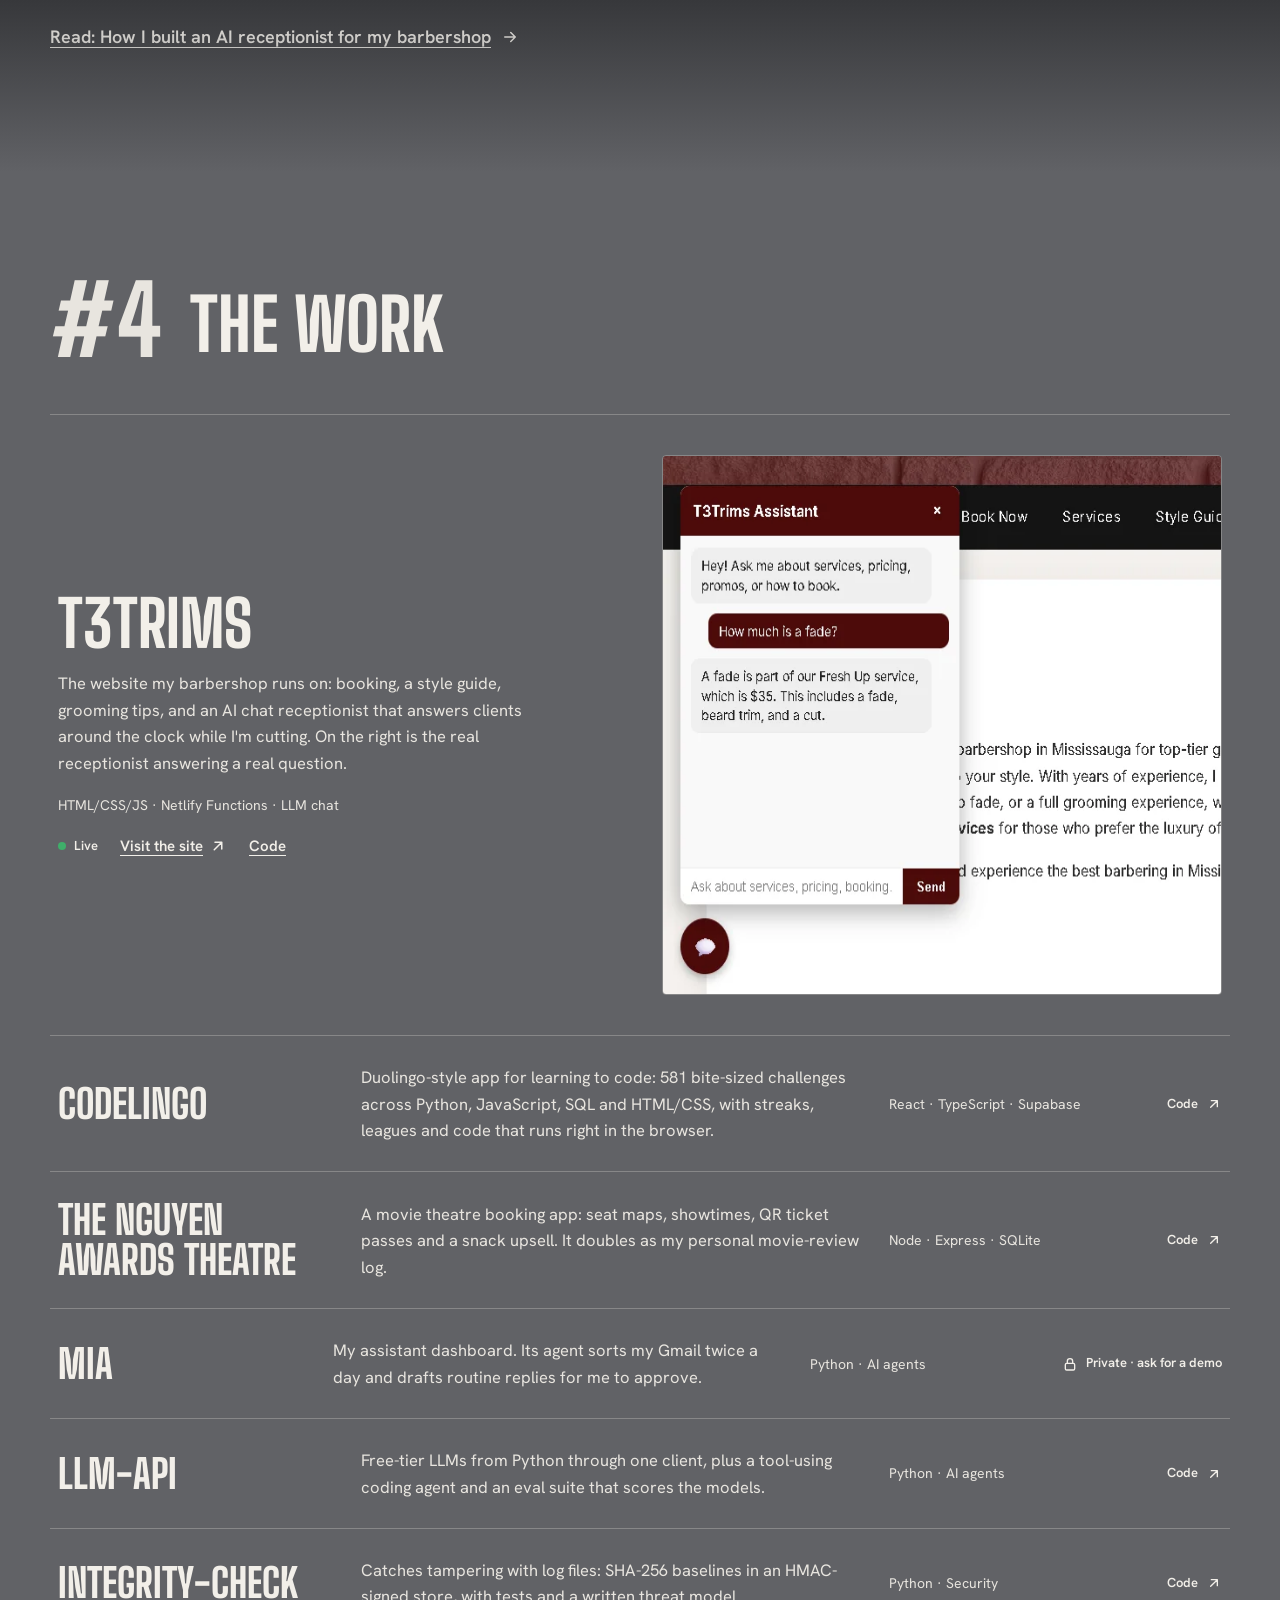
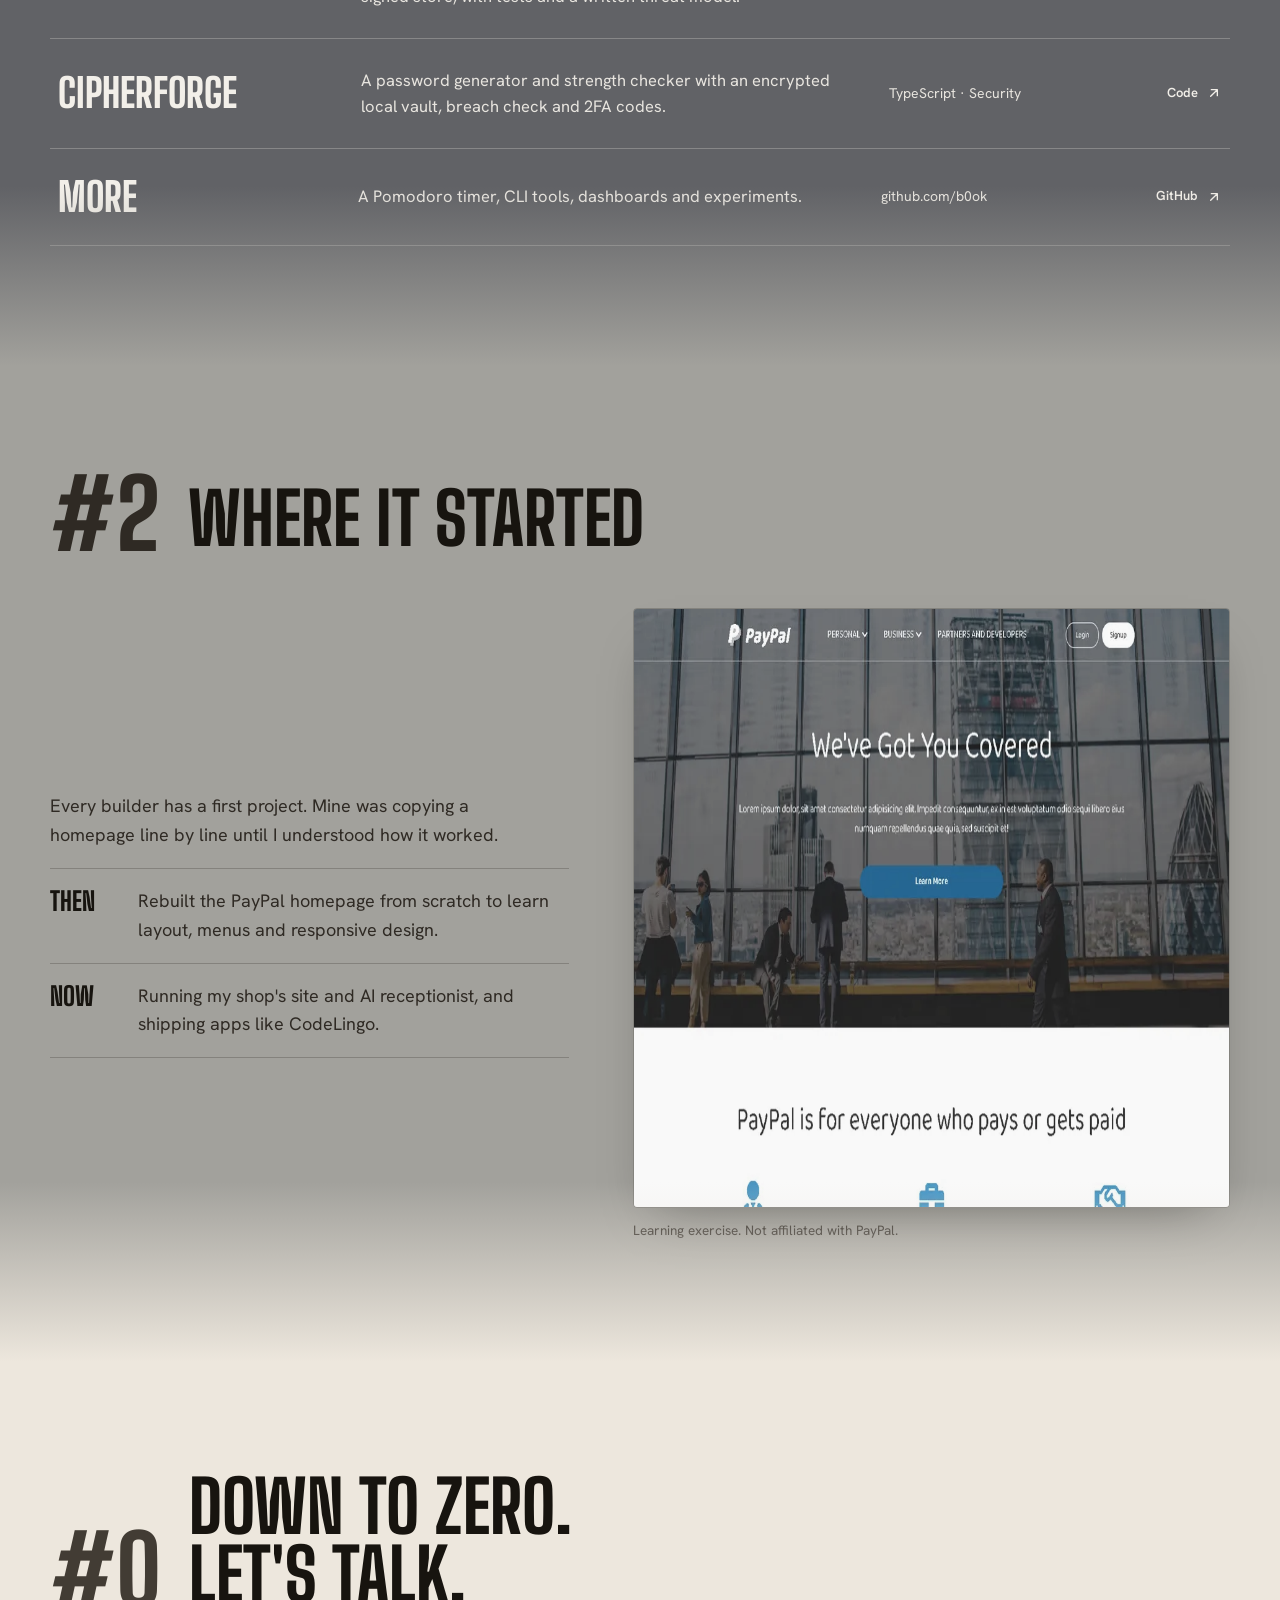
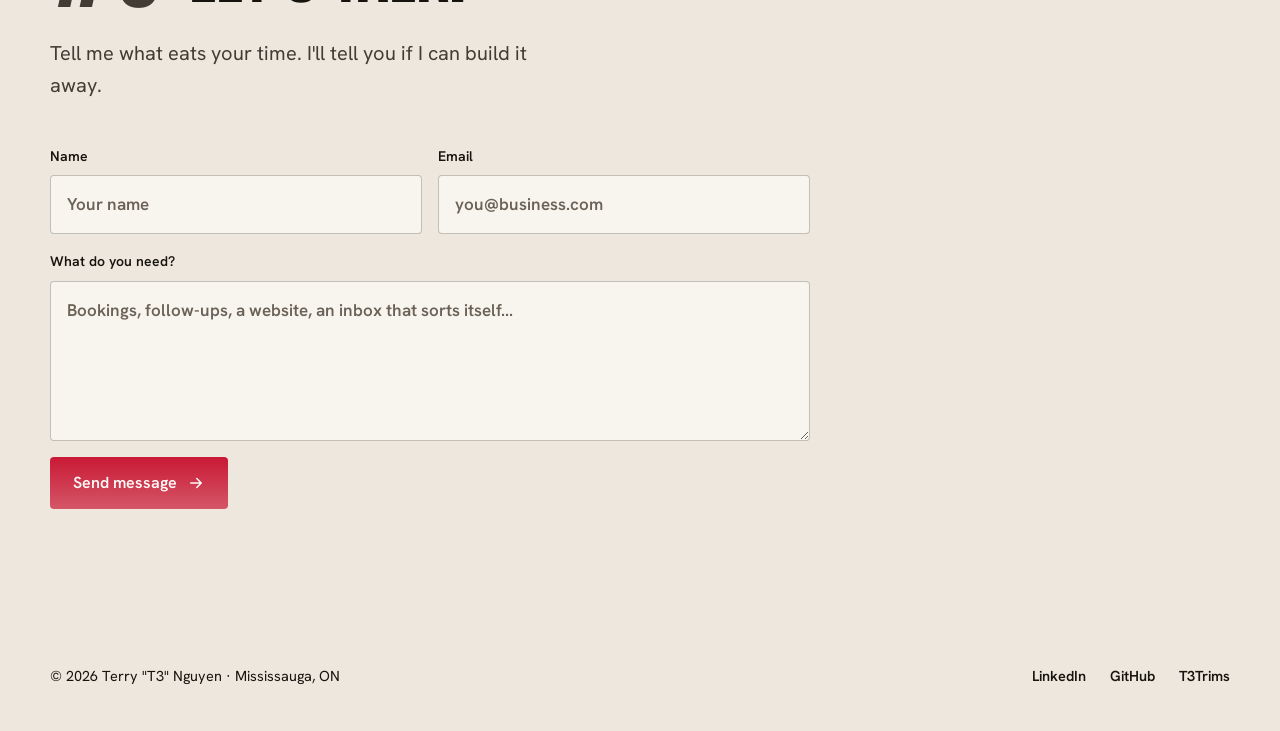
==== commit 1d0ed8b8: "Update work: add CodeLingo, Nguyen Awards Theatre, llm-api, integrity-check; drop archived repos Als" ====
--- a/index.html
+++ b/index.html
@@ -273,28 +273,34 @@
           <img src="images/t3trims-chat.webp" alt="The T3Trims AI receptionist answering &quot;How much is a fade?&quot; with the Fresh Up price of $35" width="640" height="540" loading="lazy">
         </div>
 
+        <a class="row" href="https://github.com/b0ok/CodeLingo" target="_blank" rel="noopener">
+          <h3>CodeLingo</h3>
+          <p>Duolingo-style app for learning to code: 581 bite-sized challenges across Python, JavaScript, SQL and HTML/CSS, with streaks, leagues and code that runs right in the browser.</p>
+          <span class="stack">React · TypeScript · Supabase</span>
+          <span class="status">Code <svg class="i go" viewBox="0 0 24 24"><path d="M7 17 17 7M8 7h9v9"/></svg></span>
+        </a>
+        <a class="row" href="https://github.com/b0ok/movie-reservation" target="_blank" rel="noopener">
+          <h3>The Nguyen Awards Theatre</h3>
+          <p>A movie theatre booking app: seat maps, showtimes, QR ticket passes and a snack upsell. It doubles as my personal movie-review log.</p>
+          <span class="stack">Node · Express · SQLite</span>
+          <span class="status">Code <svg class="i go" viewBox="0 0 24 24"><path d="M7 17 17 7M8 7h9v9"/></svg></span>
+        </a>
         <a class="row" href="#contact">
           <h3>MIA</h3>
           <p>My assistant dashboard. Its agent sorts my Gmail twice a day and drafts routine replies for me to approve.</p>
           <span class="stack">Python · AI agents</span>
           <span class="status"><svg class="i" viewBox="0 0 24 24"><rect x="5" y="11" width="14" height="10" rx="2"/><path d="M8 11V8a4 4 0 0 1 8 0v3"/></svg>Private · ask for a demo</span>
         </a>
-        <a class="row" href="https://github.com/b0ok/Tiebreaker" target="_blank" rel="noopener">
-          <h3>Tiebreaker</h3>
-          <p>An AI decision helper: weighted pros and cons, comparison matrices and SWOT in one place.</p>
-          <span class="stack">TypeScript · AI</span>
+        <a class="row" href="https://github.com/b0ok/llm-api" target="_blank" rel="noopener">
+          <h3>llm-api</h3>
+          <p>Free-tier LLMs from Python through one client, plus a tool-using coding agent and an eval suite that scores the models.</p>
+          <span class="stack">Python · AI agents</span>
           <span class="status">Code <svg class="i go" viewBox="0 0 24 24"><path d="M7 17 17 7M8 7h9v9"/></svg></span>
         </a>
-        <a class="row" href="https://github.com/b0ok/TomatoClock" target="_blank" rel="noopener">
-          <h3>TomatoClock</h3>
-          <p>A Pomodoro timer built for ADHD, with focus soundscapes, task breakdown and progress insights.</p>
-          <span class="stack">TypeScript</span>
-          <span class="status">Code <svg class="i go" viewBox="0 0 24 24"><path d="M7 17 17 7M8 7h9v9"/></svg></span>
-        </a>
-        <a class="row" href="https://github.com/b0ok/SpendPulse" target="_blank" rel="noopener">
-          <h3>SpendPulse</h3>
-          <p>A budget tracker with category limits, bill reminders, recurring expenses and spending analytics.</p>
-          <span class="stack">TypeScript</span>
+        <a class="row" href="https://github.com/b0ok/integrity-check" target="_blank" rel="noopener">
+          <h3>integrity-check</h3>
+          <p>Catches tampering with log files: SHA-256 baselines in an HMAC-signed store, with tests and a written threat model.</p>
+          <span class="stack">Python · Security</span>
           <span class="status">Code <svg class="i go" viewBox="0 0 24 24"><path d="M7 17 17 7M8 7h9v9"/></svg></span>
         </a>
         <a class="row" href="https://github.com/b0ok/CipherForge" target="_blank" rel="noopener">
@@ -303,15 +309,9 @@
           <span class="stack">TypeScript · Security</span>
           <span class="status">Code <svg class="i go" viewBox="0 0 24 24"><path d="M7 17 17 7M8 7h9v9"/></svg></span>
         </a>
-        <a class="row" href="https://github.com/b0ok/OmniConvert" target="_blank" rel="noopener">
-          <h3>OmniConvert</h3>
-          <p>A unit and currency converter with live exchange rates and historical trend charts.</p>
-          <span class="stack">TypeScript · APIs</span>
-          <span class="status">Code <svg class="i go" viewBox="0 0 24 24"><path d="M7 17 17 7M8 7h9v9"/></svg></span>
-        </a>
         <a class="row" href="https://github.com/b0ok" target="_blank" rel="noopener">
           <h3>More</h3>
-          <p>Folder organizers, CLI tools, dashboards and experiments.</p>
+          <p>A Pomodoro timer, CLI tools, dashboards and experiments.</p>
           <span class="stack">github.com/b0ok</span>
           <span class="status">GitHub <svg class="i go" viewBox="0 0 24 24"><path d="M7 17 17 7M8 7h9v9"/></svg></span>
         </a>
@@ -326,7 +326,7 @@
         <div>
           <p>Every builder has a first project. Mine was copying a homepage line by line until I understood how it worked.</p>
           <div class="tn"><b>Then</b><span>Rebuilt the PayPal homepage from scratch to learn layout, menus and responsive design.</span></div>
-          <div class="tn"><b>Now</b><span>Running an AI receptionist that real clients use every day.</span></div>
+          <div class="tn"><b>Now</b><span>Running my shop's site and AI receptionist, and shipping apps like CodeLingo.</span></div>
         </div>
         <figure>
           <img src="images/paypal-clone.webp" alt="T3's practice rebuild of the PayPal homepage" width="960" height="600">
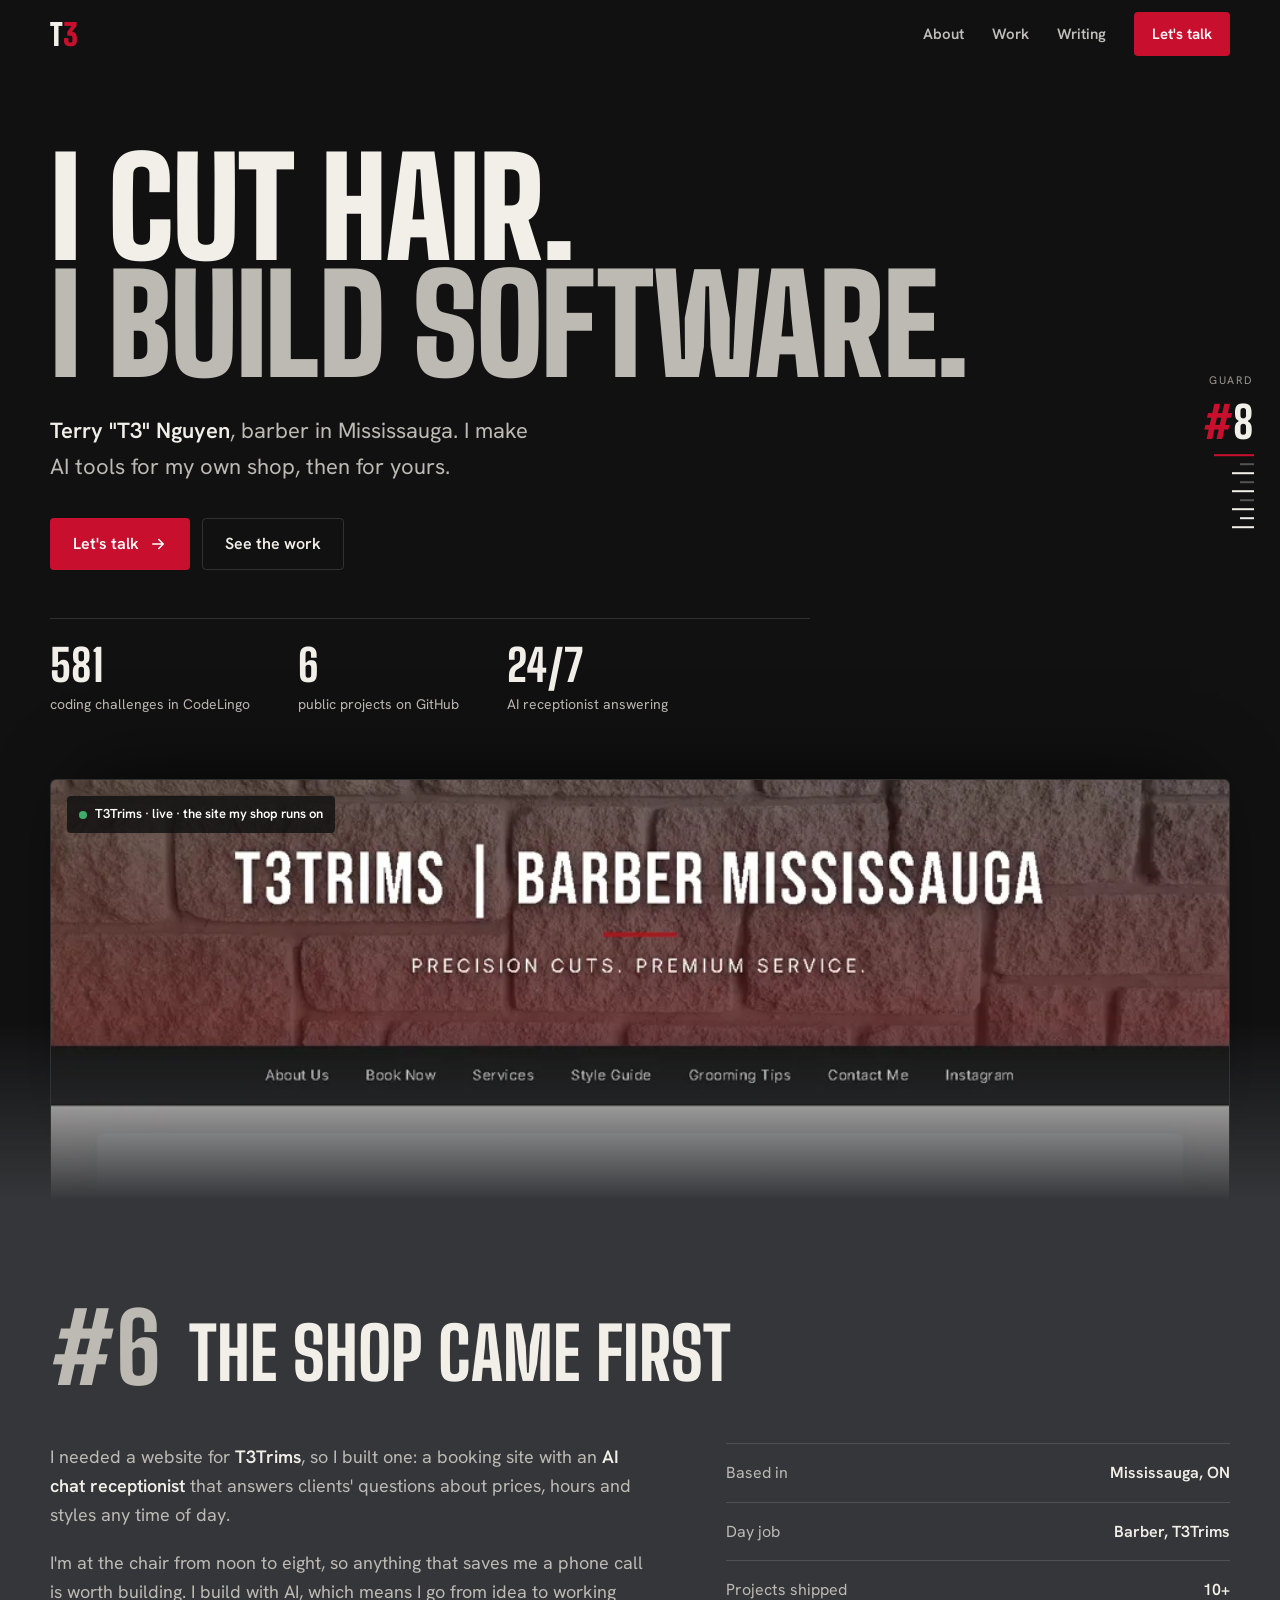
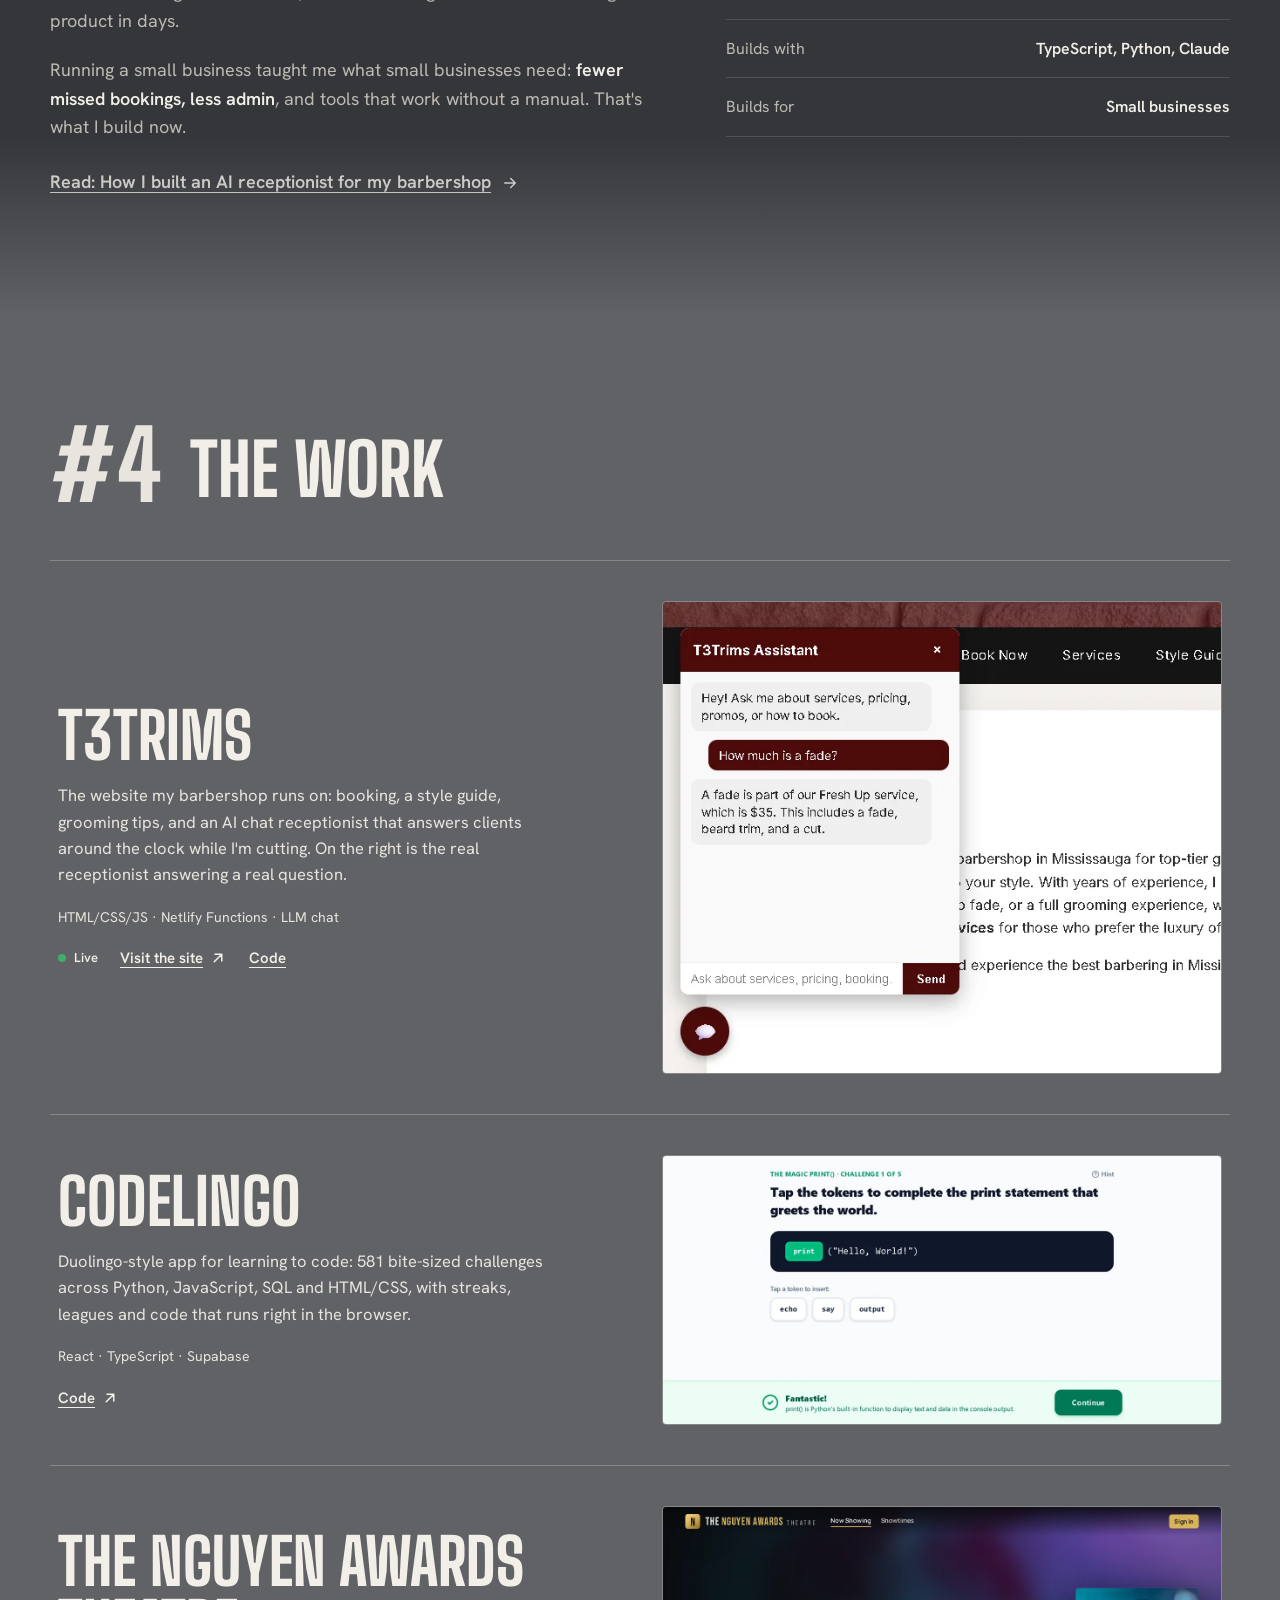
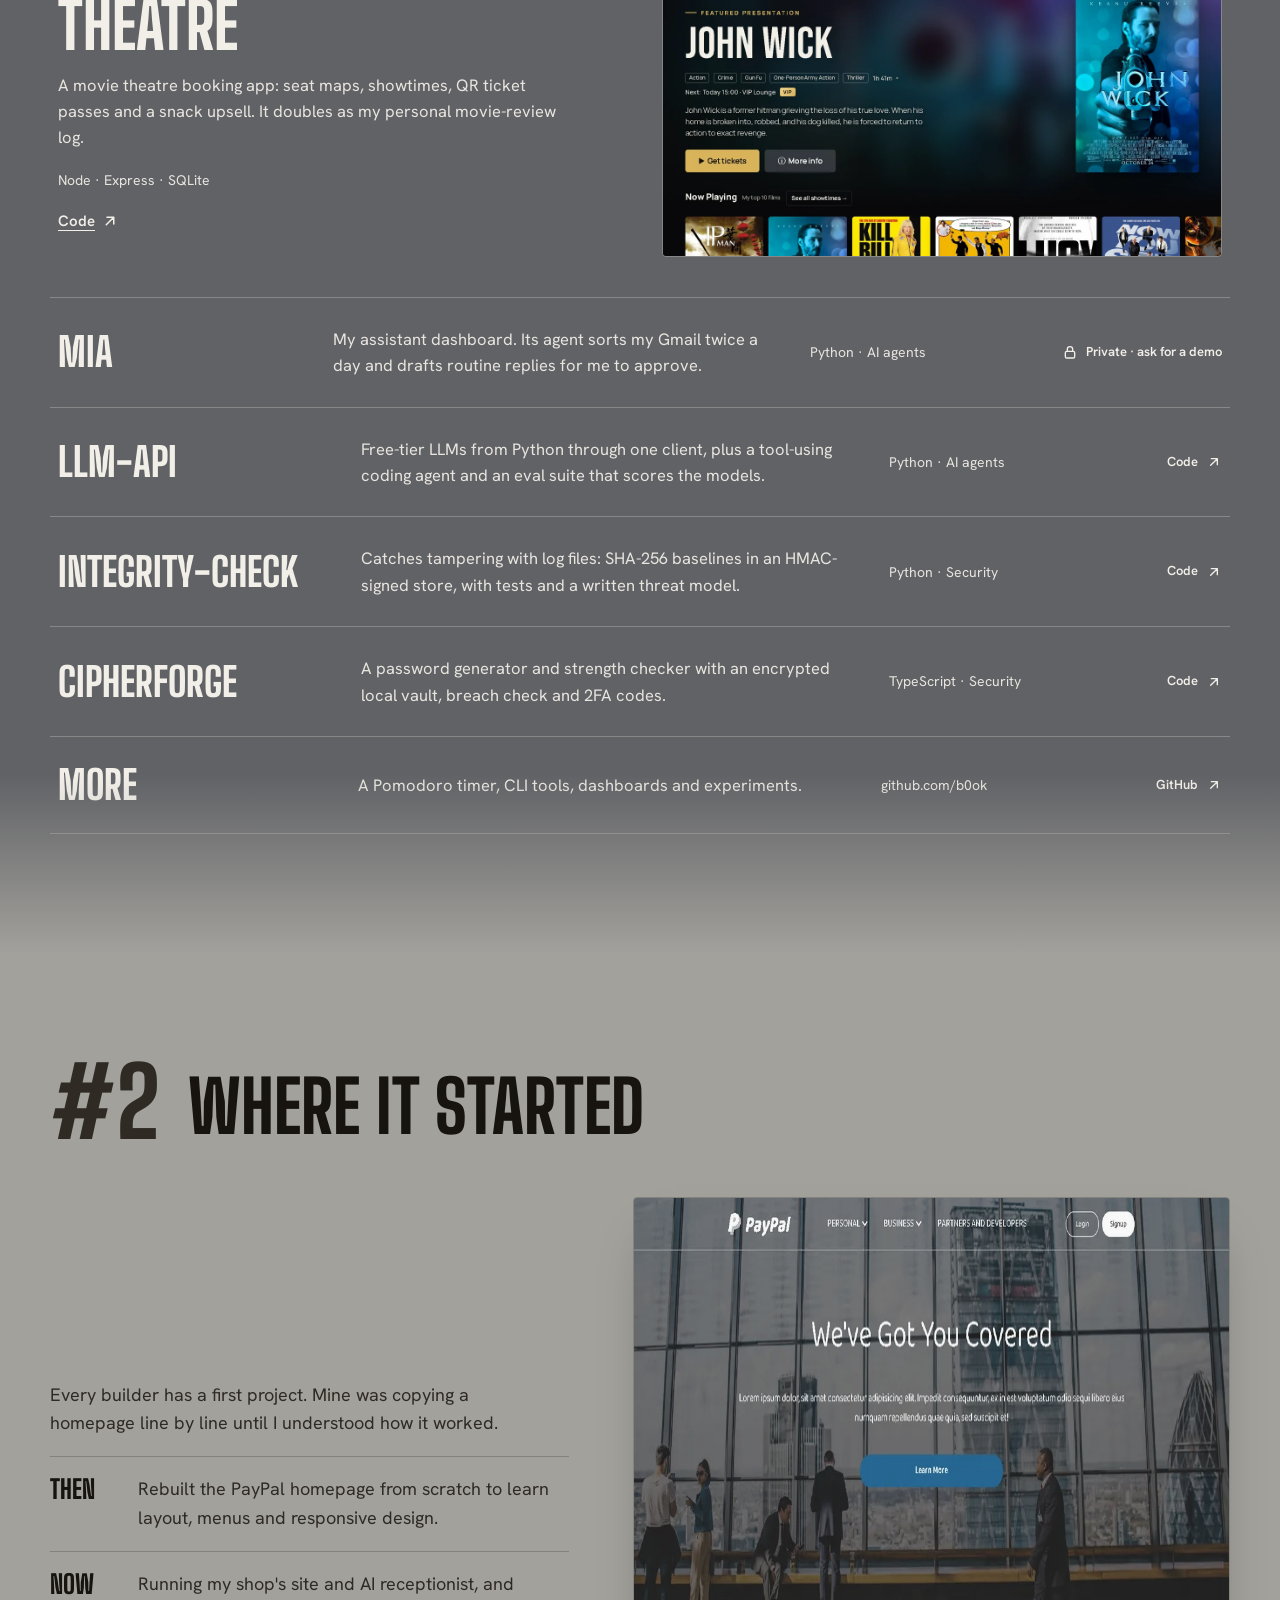
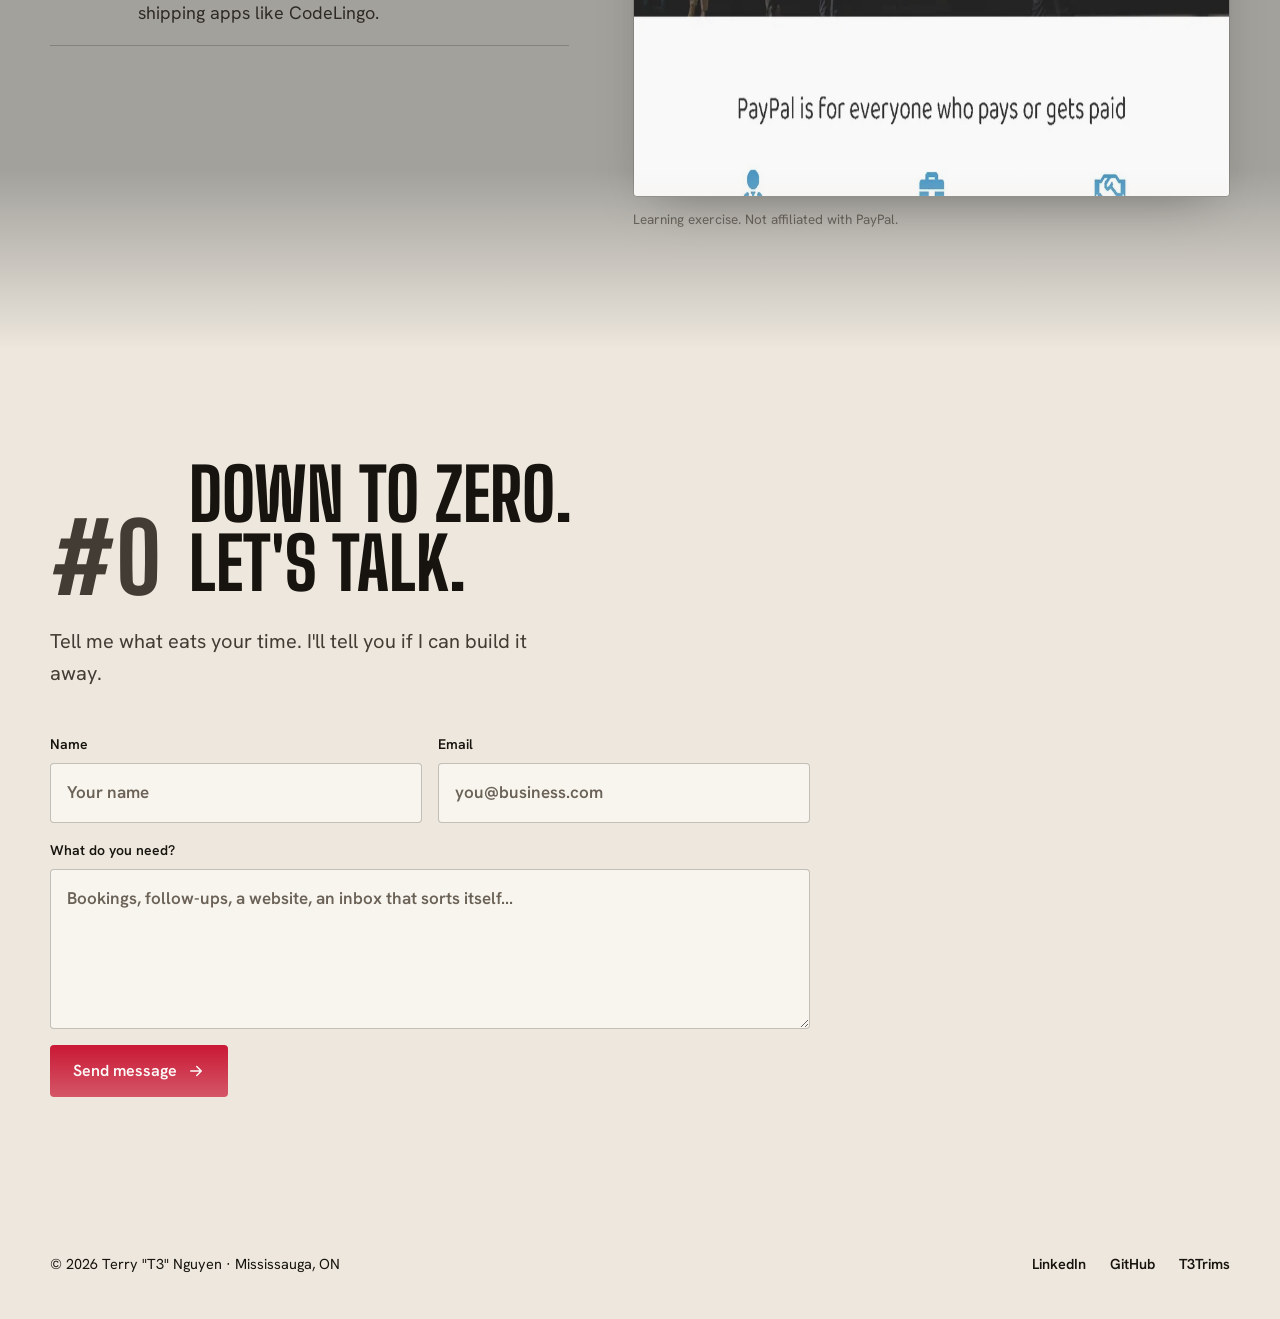
==== commit 160e9176: "Design pass: project screenshots, stats strip, scroll reveal, phone menu, PNG share card Also fix st" ====
--- a/index.html
+++ b/index.html
@@ -8,8 +8,11 @@
 <meta name="theme-color" content="#111112">
 <meta property="og:title" content="Terry &quot;T3&quot; Nguyen | Barber turned builder">
 <meta property="og:description" content="I cut hair. I build software. AI tools for my own shop, then for yours.">
-<meta property="og:image" content="https://t3rrynguy3n.netlify.app/images/t3trims.webp">
+<meta property="og:image" content="https://t3rrynguy3n.netlify.app/images/og.png">
+<meta property="og:image:width" content="1200">
+<meta property="og:image:height" content="630">
 <meta property="og:url" content="https://t3rrynguy3n.netlify.app/">
+<meta name="twitter:card" content="summary_large_image">
 <link rel="preconnect" href="https://fonts.googleapis.com">
 <link rel="preconnect" href="https://fonts.gstatic.com" crossorigin>
 <link href="https://fonts.googleapis.com/css2?family=Big+Shoulders+Display:wght@600;800;900&family=Hanken+Grotesk:wght@400;500;600;700&display=swap" rel="stylesheet">
@@ -50,7 +53,8 @@
 
   /* top bar */
   .top { position: fixed; inset: 0 0 auto 0; z-index: 40; transition: background .4s var(--ease), color .4s var(--ease); }
-  .top .wrap { display: flex; align-items: center; justify-content: space-between; height: 68px; }
+  .top .wrap { display: flex; align-items: center; gap: 12px; height: 68px; }
+  .top nav { margin-left: auto; }
   .top.light { color: var(--ink-dark); }
   .mark { font: 900 30px/1 var(--display); letter-spacing: 0.01em; text-decoration: none; }
   .mark span { color: var(--red); }
@@ -59,6 +63,7 @@
   .top nav a:hover { opacity: 1; }
   .top nav a.talk { opacity: 1; background: var(--red); color: #fff; padding: 10px 18px; border-radius: 4px; }
   .top nav a.talk:hover { background: var(--red-hover); }
+  .menu-btn { display: none; font: 600 15px/1 var(--body); color: inherit; background: none; border: 1px solid currentColor; border-radius: 4px; padding: 10px 14px; cursor: pointer; }
 
   /* guard dial */
   .dial { position: fixed; right: 26px; top: 50%; transform: translateY(-50%); z-index: 30; display: grid; justify-items: end; gap: 10px; color: var(--ink-light); transition: color .4s var(--ease); }
@@ -87,6 +92,9 @@
   .btn.line:hover { border-color: currentColor; }
   .btn:hover svg { transform: translateX(3px); }
   .btn svg { transition: transform .2s var(--ease); }
+  .stats { list-style: none; display: flex; flex-wrap: wrap; gap: 20px 48px; margin-top: 48px; padding-top: 24px; border-top: 1px solid var(--steel); max-width: 760px; }
+  .stats li { display: grid; gap: 6px; font-size: 14px; color: var(--ink-light-2); }
+  .stats b { font: 800 44px/1 var(--display); color: var(--ink-light); font-variant-numeric: tabular-nums; }
   .plate { margin-top: auto; padding-top: 64px; }
   .plate figure { position: relative; border-radius: 6px 6px 0 0; overflow: hidden; border: 1px solid var(--steel); border-bottom: 0; box-shadow: 0 -30px 80px -40px rgba(0,0,0,.9); }
   .plate img { display: block; width: 100%; height: clamp(180px, 34vw, 420px); object-fit: cover; object-position: top; }
@@ -114,8 +122,12 @@
 
   /* work (#4): the guard chart */
   .chart { border-top: 1px solid var(--steel); }
-  .row { display: grid; grid-template-columns: minmax(170px, 1.1fr) 2fr 1fr auto; gap: 28px; align-items: center; padding: 28px 8px; border-bottom: 1px solid var(--steel); text-decoration: none; transition: background .3s var(--ease), padding .3s var(--ease); }
-  a.row:hover { background: rgba(242,239,233,.05); padding-left: 18px; }
+  .row { display: grid; grid-template-columns: minmax(170px, 1.1fr) 2fr 1fr auto; gap: 28px; align-items: center; padding: 28px 8px; border-bottom: 1px solid var(--steel); text-decoration: none; transition: background .3s var(--ease); }
+  a.row h3, a.row p, a.row .stack { transition: transform .3s var(--ease); }
+  @media (hover: hover) and (pointer: fine) {
+    a.row:hover { background: rgba(242,239,233,.05); }
+    a.row:hover h3, a.row:hover p, a.row:hover .stack { transform: translateX(10px); }
+  }
   .row h3 { font: 800 clamp(30px, 3.4vw, 40px)/1 var(--display); text-transform: uppercase; }
   .row p { color: var(--ink-light-2); font-size: 16.5px; max-width: 56ch; }
   .row .stack { font-size: 14px; color: var(--ink-light-2); }
@@ -126,9 +138,18 @@
   .row.featured { grid-template-columns: 1fr 1fr; gap: 40px; padding: 40px 8px; }
   .row.featured h3 { font-size: clamp(44px, 5vw, 64px); margin-bottom: 14px; }
   .row.featured p { margin-bottom: 18px; }
-  .row.featured img { width: 100%; max-width: 560px; justify-self: end; display: block; border-radius: 4px; border: 1px solid var(--steel); }
+  .row.featured img { width: 100%; height: auto; max-width: 560px; justify-self: end; display: block; border-radius: 4px; border: 1px solid var(--steel); }
   .row.featured .links { display: flex; gap: 22px; font-weight: 600; font-size: 15px; }
   .row.featured .links a { display: inline-flex; align-items: center; gap: 6px; }
+  .row.featured .shot { overflow: hidden; border-radius: 4px; border: 1px solid var(--steel); max-width: 560px; justify-self: end; }
+  .row.featured .shot img { border: 0; border-radius: 0; transition: transform .6s var(--ease); }
+  @media (hover: hover) and (pointer: fine) { .row.featured:hover .shot img { transform: scale(1.03); } }
+
+  /* scroll reveal: only when JS is on and motion is welcome */
+  @media (prefers-reduced-motion: no-preference) {
+    .js [data-reveal] { opacity: 0; transform: translateY(12px); filter: blur(4px); transition: opacity .6s var(--ease), transform .6s var(--ease), filter .6s var(--ease); transition-delay: calc(var(--i, 0) * 90ms); }
+    .js [data-reveal].in { opacity: 1; transform: none; filter: none; }
+  }
 
   /* origin (#2) */
   .origin { display: grid; grid-template-columns: 1fr 1.15fr; gap: 64px; align-items: center; }
@@ -177,7 +198,16 @@
   @media (max-width: 640px) {
     body { font-size: 17px; }
     .wrap { width: calc(100% - 32px); }
+    .menu-btn { display: block; }
+    .top.open .menu-btn { margin-left: auto; }
     .top nav a:not(.talk) { display: none; }
+    .top.open { background: var(--g8) !important; color: var(--ink-light); }
+    .top.open nav { position: absolute; top: 68px; left: 0; right: 0; flex-direction: column; align-items: stretch; gap: 0; padding: 8px 16px 20px; background: var(--g8); border-bottom: 1px solid var(--steel); }
+    .top.open nav a:not(.talk) { display: block; padding: 14px 0; font-size: 18px; opacity: 1; border-bottom: 1px solid var(--steel); }
+    .top.open nav a.talk { margin-top: 16px; text-align: center; }
+    .stats { display: grid; grid-template-columns: repeat(3, minmax(0, 1fr)); gap: 16px; }
+    .stats li { font-size: 13px; line-height: 1.4; }
+    .stats b { font-size: 34px; }
     .hero { padding-top: 120px; }
     .sec { padding: 120px 0 100px; }
     .head { grid-template-columns: 1fr; gap: 6px; margin-bottom: 40px; }
@@ -198,12 +228,13 @@
 <header class="top" id="top-bar">
   <div class="wrap">
     <a class="mark" href="#top">T<span>3</span></a>
-    <nav aria-label="Main">
+    <nav aria-label="Main" id="main-nav">
       <a href="#about">About</a>
       <a href="#work">Work</a>
       <a href="posts/ai-receptionist.html">Writing</a>
       <a class="talk" href="#contact">Let's talk</a>
     </nav>
+    <button class="menu-btn" type="button" aria-expanded="false" aria-controls="main-nav">Menu</button>
   </div>
 </header>
 
@@ -225,6 +256,11 @@
         <a class="btn red" href="#contact">Let's talk <svg class="i" viewBox="0 0 24 24"><path d="M5 12h14M13 6l6 6-6 6"/></svg></a>
         <a class="btn line" href="#work">See the work</a>
       </div>
+      <ul class="stats">
+        <li><b>581</b>coding challenges in CodeLingo</li>
+        <li><b>6</b>public projects on GitHub</li>
+        <li><b>24/7</b>AI receptionist answering</li>
+      </ul>
     </div>
     <div class="wrap plate">
       <figure>
@@ -273,18 +309,30 @@
           <img src="images/t3trims-chat.webp" alt="The T3Trims AI receptionist answering &quot;How much is a fade?&quot; with the Fresh Up price of $35" width="640" height="540" loading="lazy">
         </div>
 
-        <a class="row" href="https://github.com/b0ok/CodeLingo" target="_blank" rel="noopener">
-          <h3>CodeLingo</h3>
-          <p>Duolingo-style app for learning to code: 581 bite-sized challenges across Python, JavaScript, SQL and HTML/CSS, with streaks, leagues and code that runs right in the browser.</p>
-          <span class="stack">React · TypeScript · Supabase</span>
-          <span class="status">Code <svg class="i go" viewBox="0 0 24 24"><path d="M7 17 17 7M8 7h9v9"/></svg></span>
-        </a>
-        <a class="row" href="https://github.com/b0ok/movie-reservation" target="_blank" rel="noopener">
-          <h3>The Nguyen Awards Theatre</h3>
-          <p>A movie theatre booking app: seat maps, showtimes, QR ticket passes and a snack upsell. It doubles as my personal movie-review log.</p>
-          <span class="stack">Node · Express · SQLite</span>
-          <span class="status">Code <svg class="i go" viewBox="0 0 24 24"><path d="M7 17 17 7M8 7h9v9"/></svg></span>
-        </a>
+        <div class="row featured">
+          <div>
+            <h3>CodeLingo</h3>
+            <p>Duolingo-style app for learning to code: 581 bite-sized challenges across Python, JavaScript, SQL and HTML/CSS, with streaks, leagues and code that runs right in the browser.</p>
+            <p class="stack">React · TypeScript · Supabase</p>
+            <div class="links">
+              <a href="https://github.com/b0ok/CodeLingo" target="_blank" rel="noopener">Code <svg class="i" viewBox="0 0 24 24"><path d="M7 17 17 7M8 7h9v9"/></svg></a>
+            </div>
+          </div>
+          <div class="shot"><img src="images/codelingo.webp" alt="A CodeLingo Python challenge: the learner filled in print to complete print(&quot;Hello, World!&quot;) and got it right" width="1280" height="615" loading="lazy"></div>
+        </div>
+
+        <div class="row featured">
+          <div>
+            <h3>The Nguyen Awards Theatre</h3>
+            <p>A movie theatre booking app: seat maps, showtimes, QR ticket passes and a snack upsell. It doubles as my personal movie-review log.</p>
+            <p class="stack">Node · Express · SQLite</p>
+            <div class="links">
+              <a href="https://github.com/b0ok/movie-reservation" target="_blank" rel="noopener">Code <svg class="i" viewBox="0 0 24 24"><path d="M7 17 17 7M8 7h9v9"/></svg></a>
+            </div>
+          </div>
+          <div class="shot"><img src="images/theatre.webp" alt="The Nguyen Awards Theatre home page featuring John Wick, with showtimes and a Get tickets button" width="1280" height="800" loading="lazy"></div>
+        </div>
+
         <a class="row" href="#contact">
           <h3>MIA</h3>
           <p>My assistant dashboard. Its agent sorts my Gmail twice a day and drafts routine replies for me to approve.</p>
@@ -396,6 +444,25 @@
   addEventListener('scroll', update, { passive: true });
   addEventListener('resize', update);
   update();
+
+  // Phone menu
+  const menuBtn = bar.querySelector('.menu-btn');
+  const setMenu = open => { bar.classList.toggle('open', open); menuBtn.setAttribute('aria-expanded', open); menuBtn.textContent = open ? 'Close' : 'Menu'; };
+  menuBtn.addEventListener('click', () => setMenu(!bar.classList.contains('open')));
+  bar.querySelectorAll('nav a').forEach(a => a.addEventListener('click', () => setMenu(false)));
+  addEventListener('keydown', e => { if (e.key === 'Escape' && bar.classList.contains('open')) { setMenu(false); menuBtn.focus(); } });
+
+  // Scroll reveal: each section's pieces fade up in order as they enter view
+  document.documentElement.classList.add('js');
+  const revealGroups = ['.sec .head', '.story > *', '.chart > .row', '.origin > *', '.contact .lede', '.contact form'];
+  const io = new IntersectionObserver(entries => entries.forEach(e => {
+    if (e.isIntersecting) { e.target.classList.add('in'); io.unobserve(e.target); }
+  }), { rootMargin: '0px 0px -10% 0px' });
+  document.querySelectorAll(revealGroups.join(',')).forEach(el => {
+    el.dataset.reveal = '';
+    el.style.setProperty('--i', Math.min([...el.parentNode.children].indexOf(el), 3));
+    io.observe(el);
+  });
 </script>
 </body>
 </html>
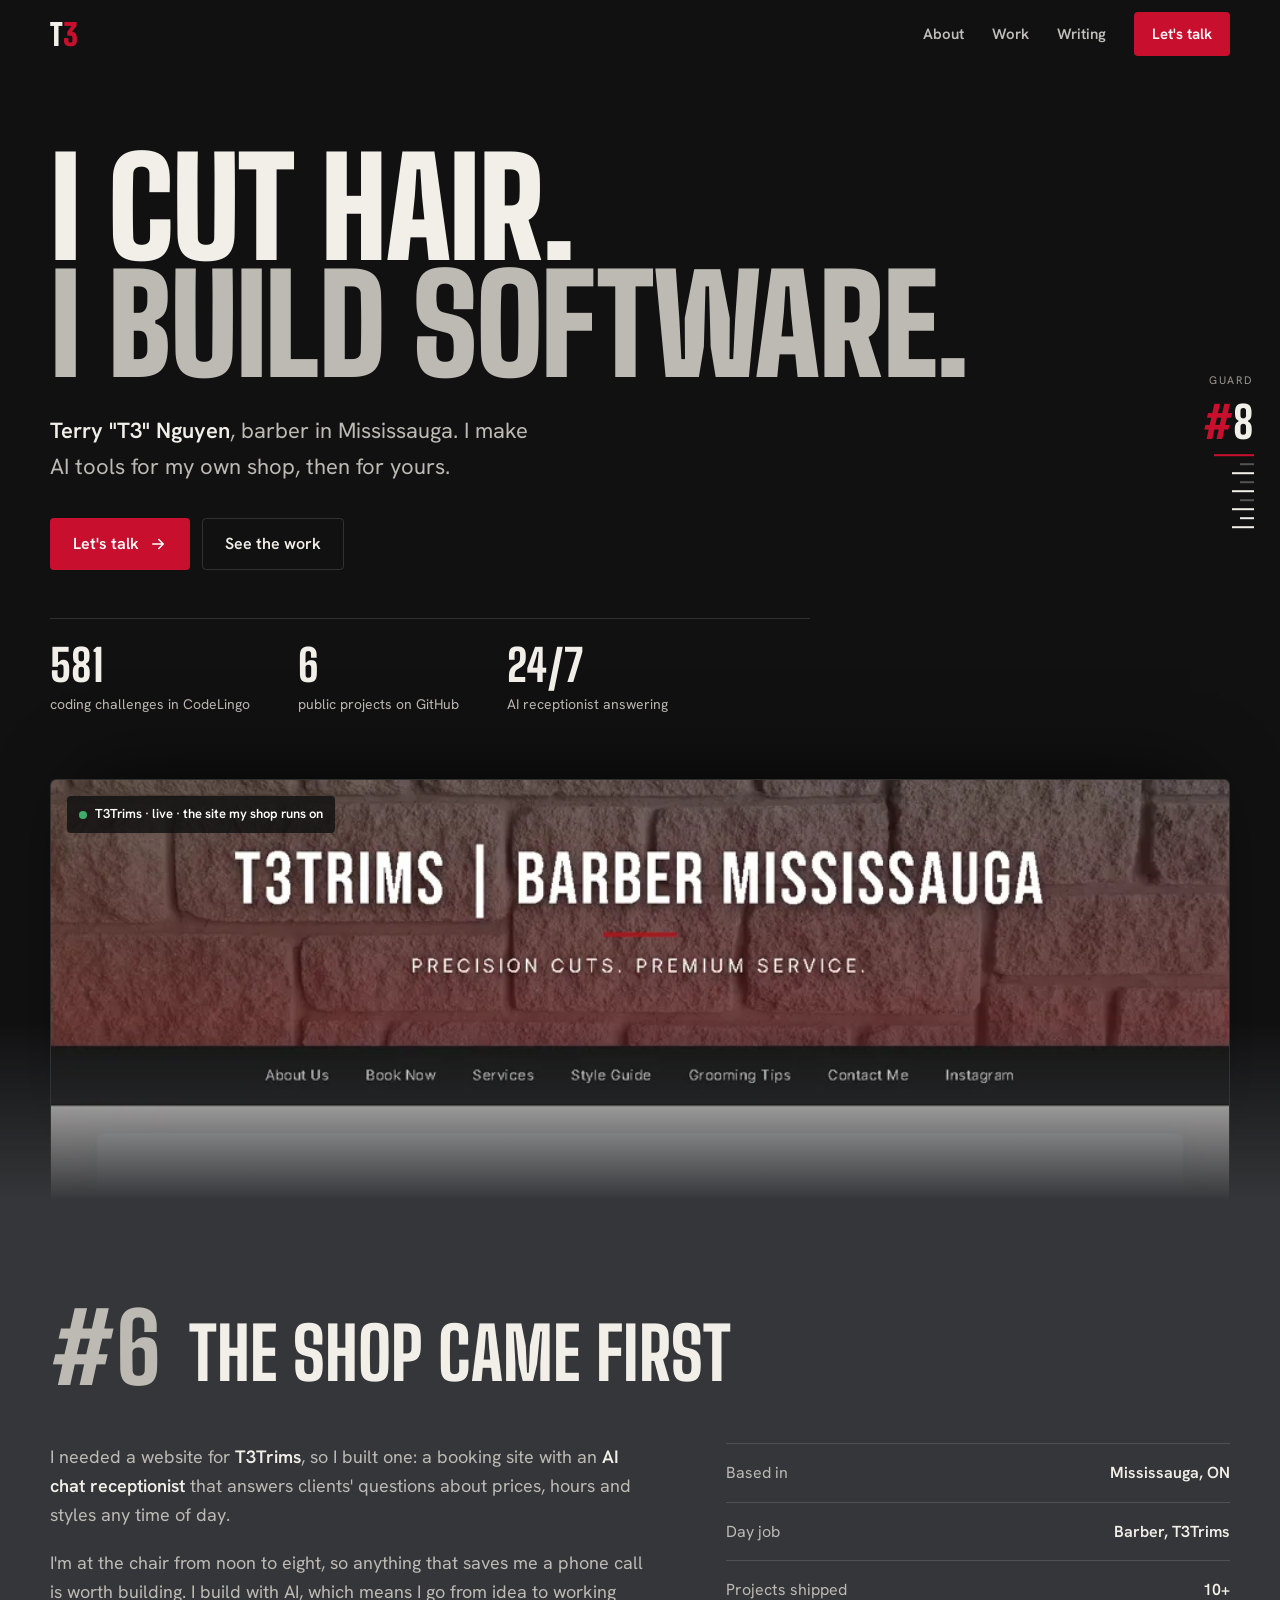
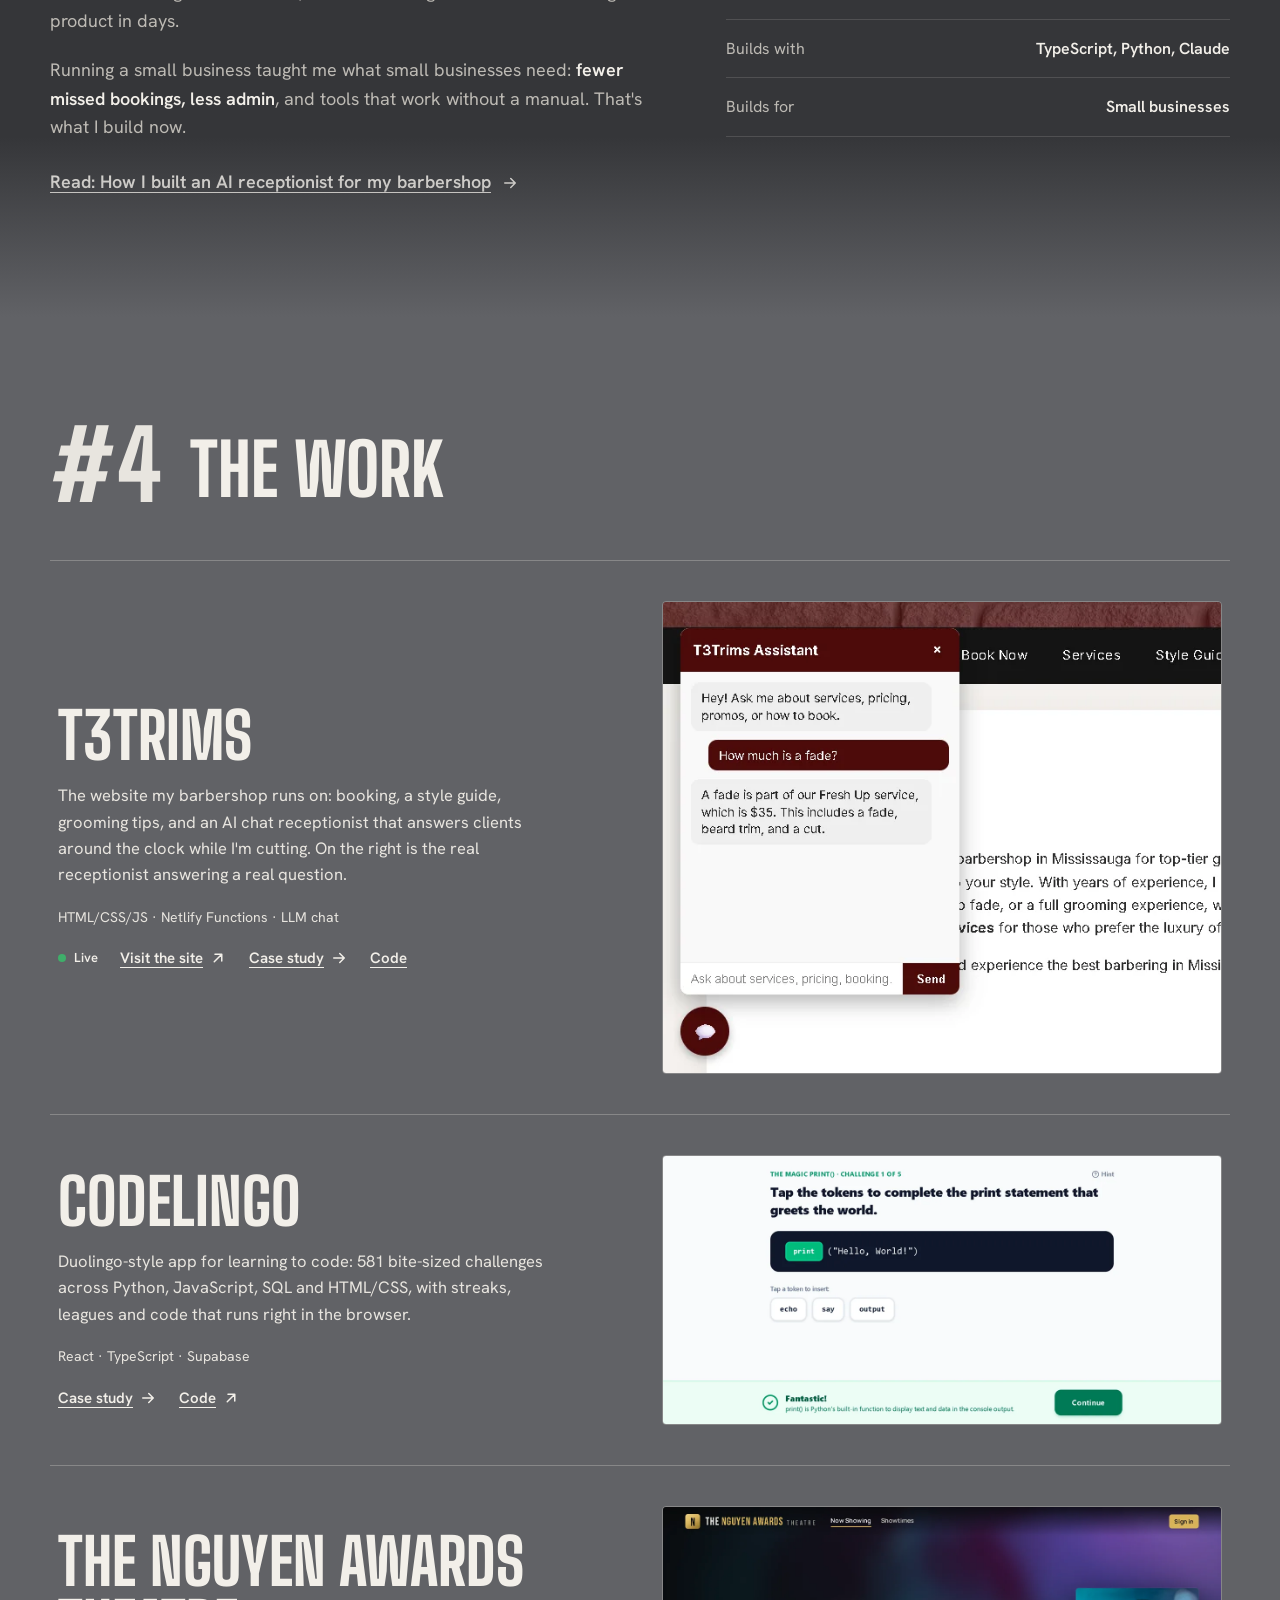
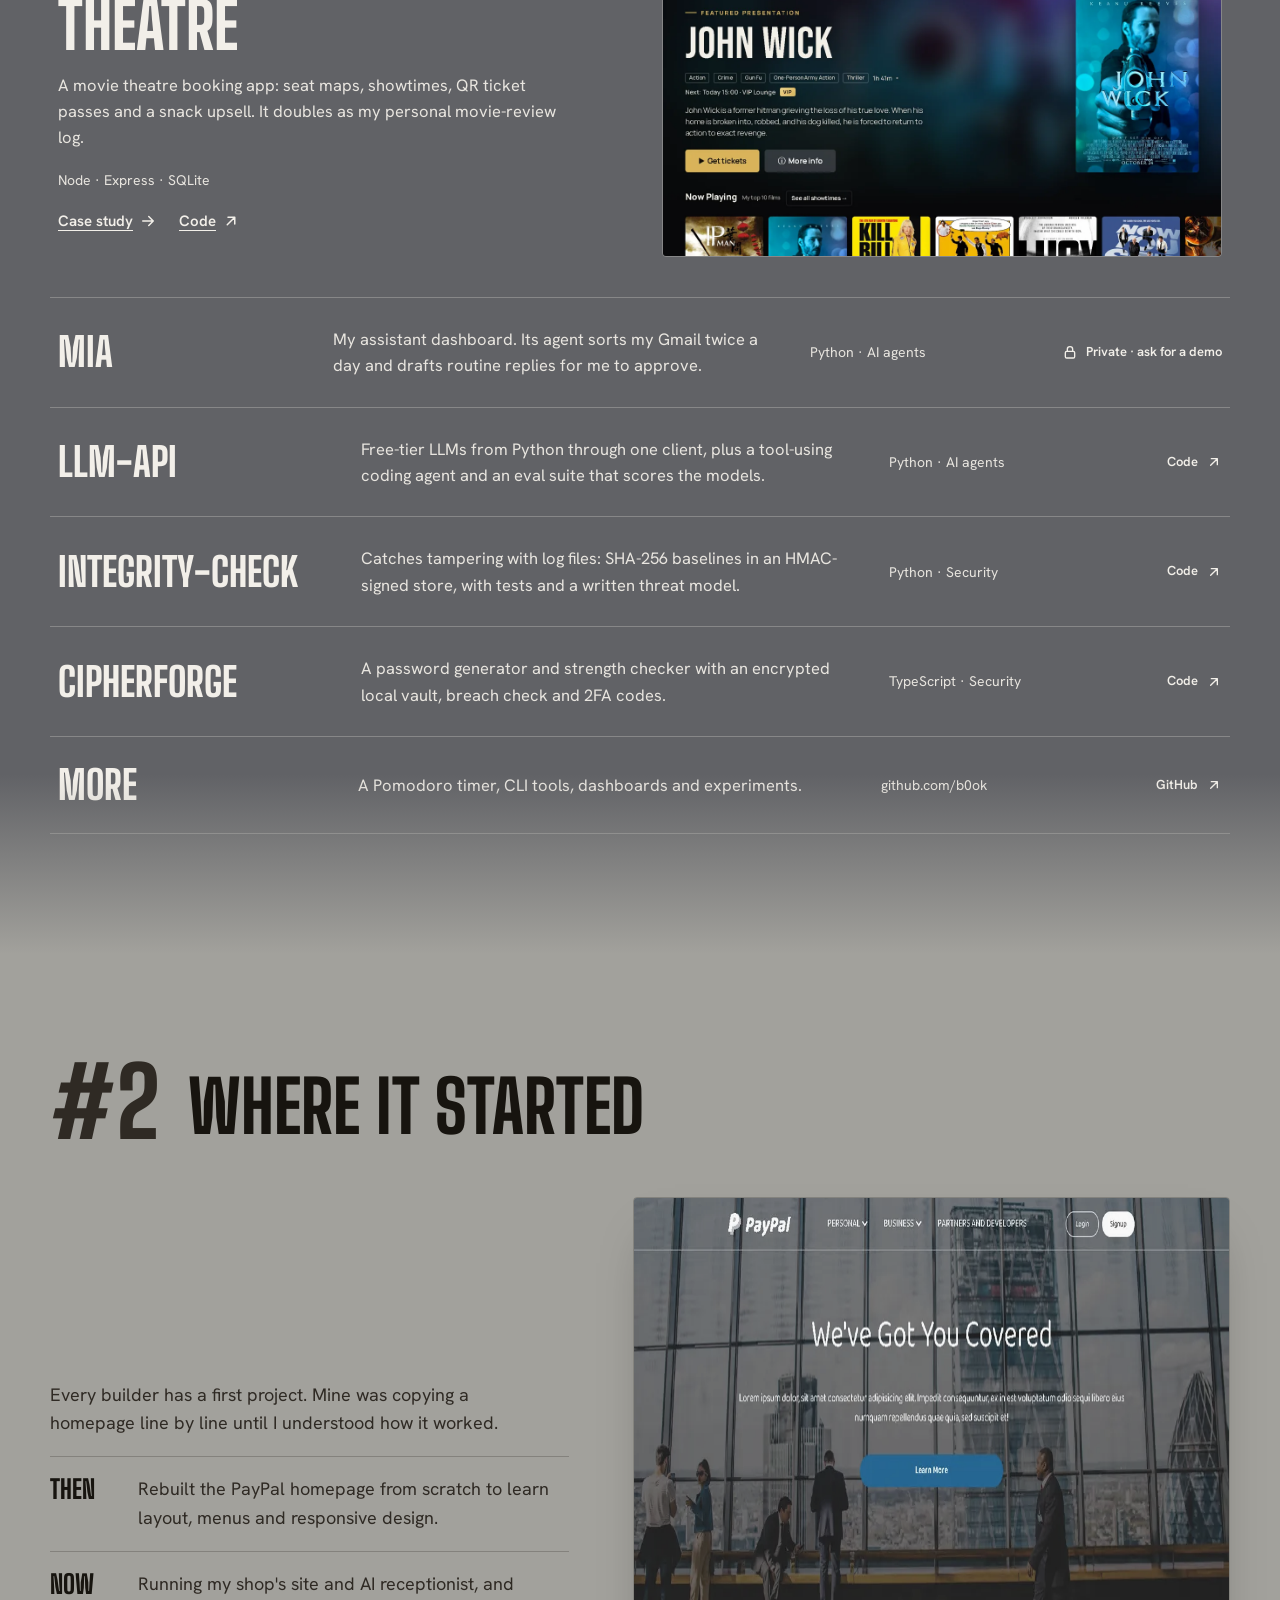
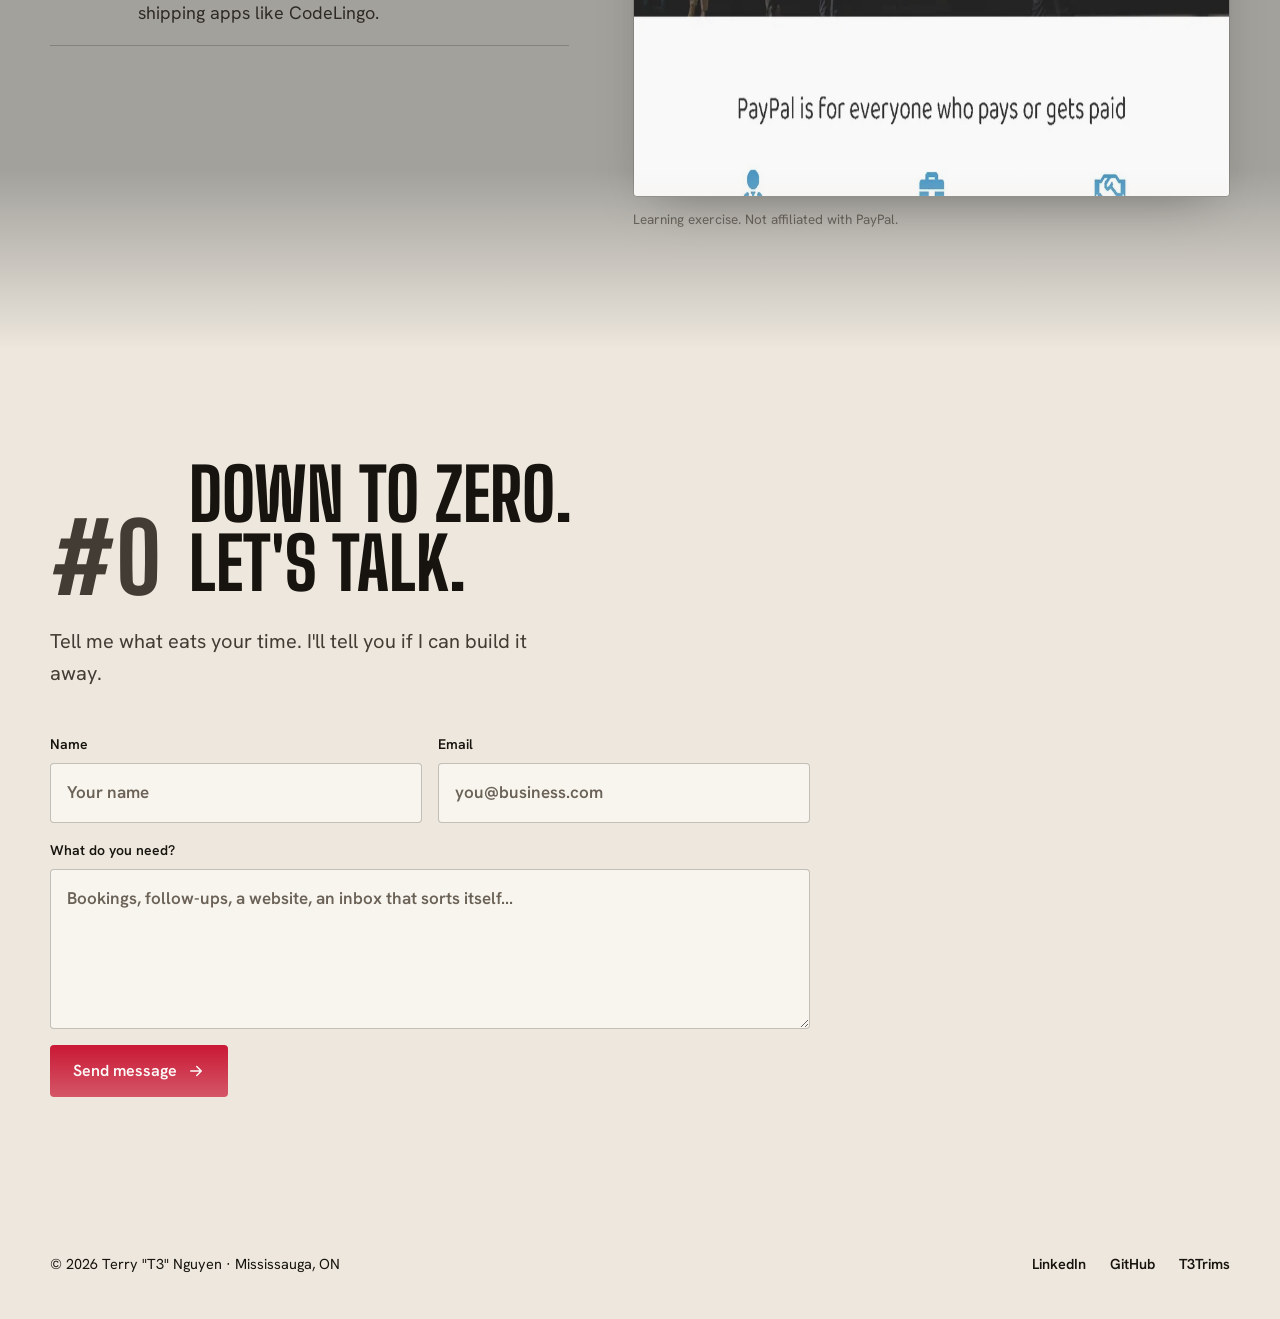
==== commit 880031ee: "Add CodeLingo and Theatre case studies; share post CSS Case study links on the work rows, cross-link" ====
--- a/index.html
+++ b/index.html
@@ -303,6 +303,7 @@
             <div class="links">
               <span class="status"><span class="dot"></span>Live</span>
               <a href="https://t3trims.netlify.app" target="_blank" rel="noopener">Visit the site <svg class="i" viewBox="0 0 24 24"><path d="M7 17 17 7M8 7h9v9"/></svg></a>
+              <a href="posts/ai-receptionist.html">Case study <svg class="i" viewBox="0 0 24 24"><path d="M5 12h14M13 6l6 6-6 6"/></svg></a>
               <a href="https://github.com/b0ok/T3trims" target="_blank" rel="noopener">Code</a>
             </div>
           </div>
@@ -315,6 +316,7 @@
             <p>Duolingo-style app for learning to code: 581 bite-sized challenges across Python, JavaScript, SQL and HTML/CSS, with streaks, leagues and code that runs right in the browser.</p>
             <p class="stack">React · TypeScript · Supabase</p>
             <div class="links">
+              <a href="posts/codelingo.html">Case study <svg class="i" viewBox="0 0 24 24"><path d="M5 12h14M13 6l6 6-6 6"/></svg></a>
               <a href="https://github.com/b0ok/CodeLingo" target="_blank" rel="noopener">Code <svg class="i" viewBox="0 0 24 24"><path d="M7 17 17 7M8 7h9v9"/></svg></a>
             </div>
           </div>
@@ -327,6 +329,7 @@
             <p>A movie theatre booking app: seat maps, showtimes, QR ticket passes and a snack upsell. It doubles as my personal movie-review log.</p>
             <p class="stack">Node · Express · SQLite</p>
             <div class="links">
+              <a href="posts/theatre.html">Case study <svg class="i" viewBox="0 0 24 24"><path d="M5 12h14M13 6l6 6-6 6"/></svg></a>
               <a href="https://github.com/b0ok/movie-reservation" target="_blank" rel="noopener">Code <svg class="i" viewBox="0 0 24 24"><path d="M7 17 17 7M8 7h9v9"/></svg></a>
             </div>
           </div>
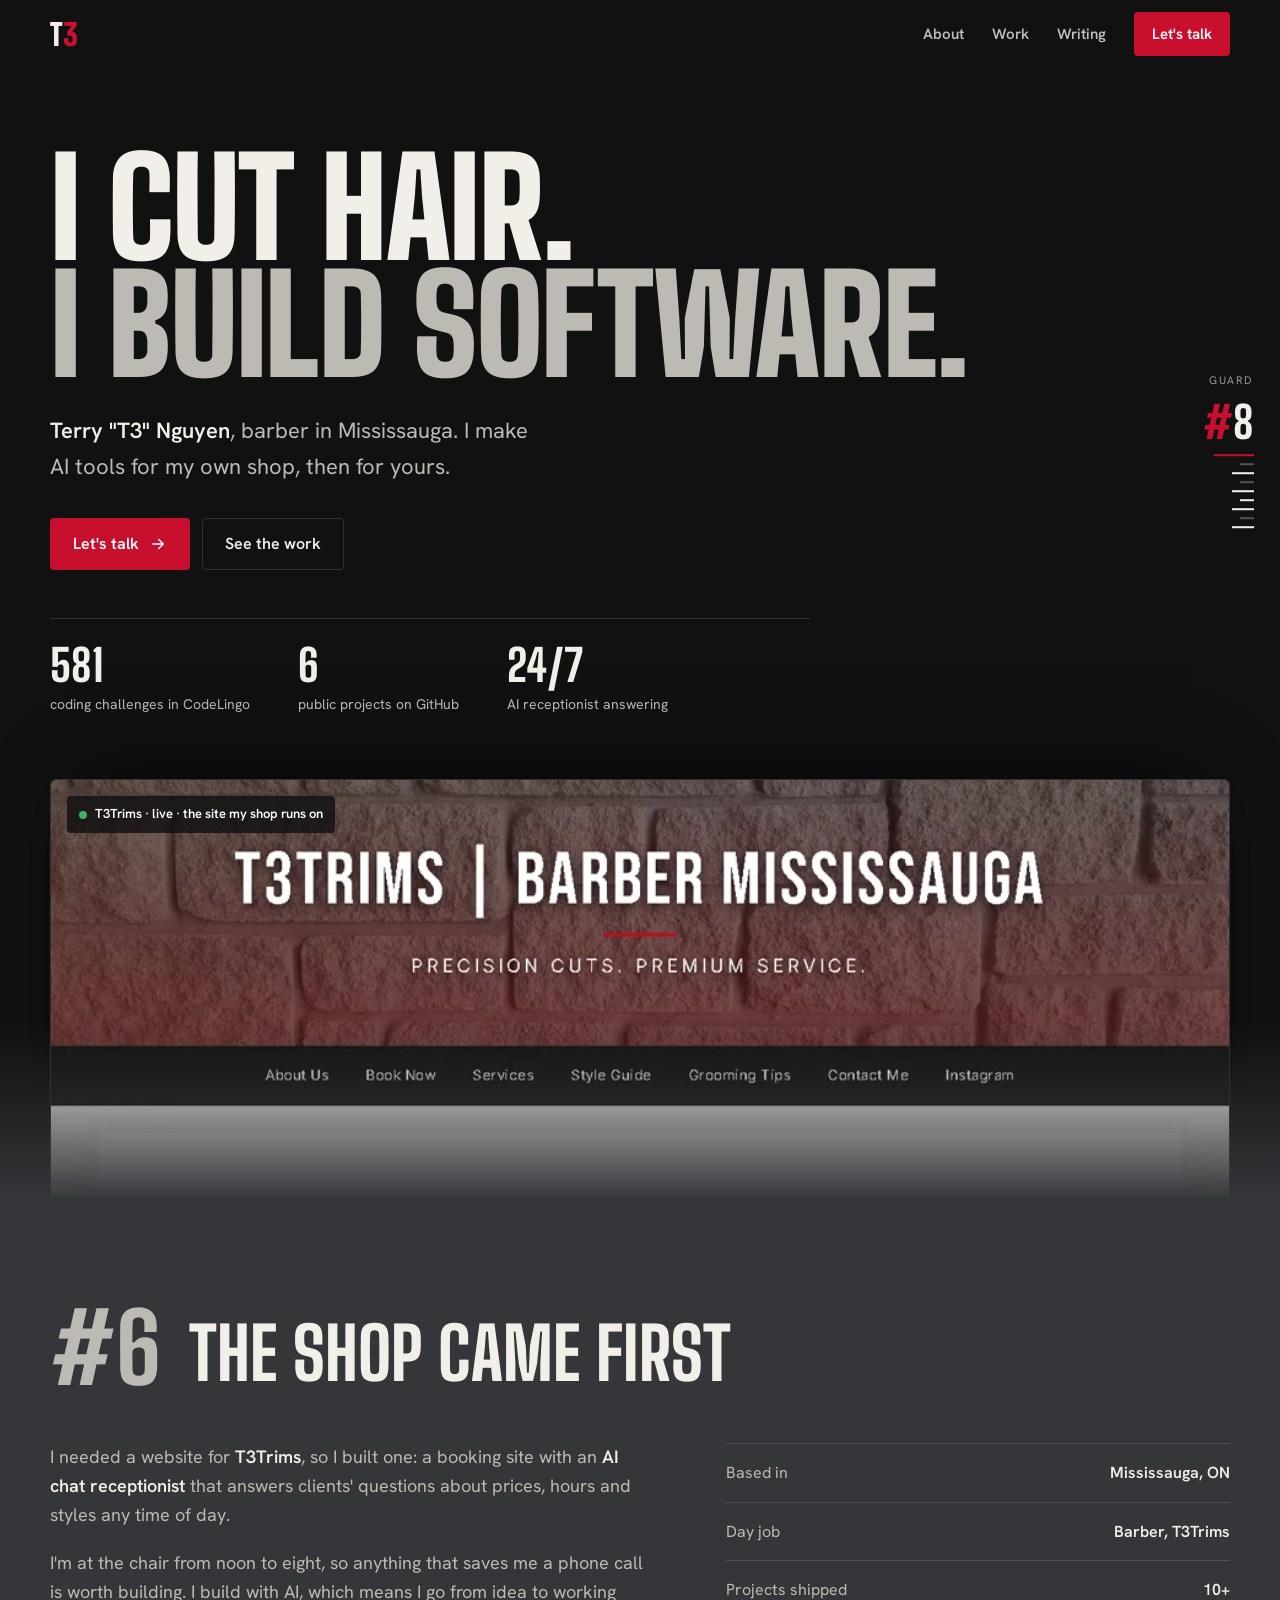
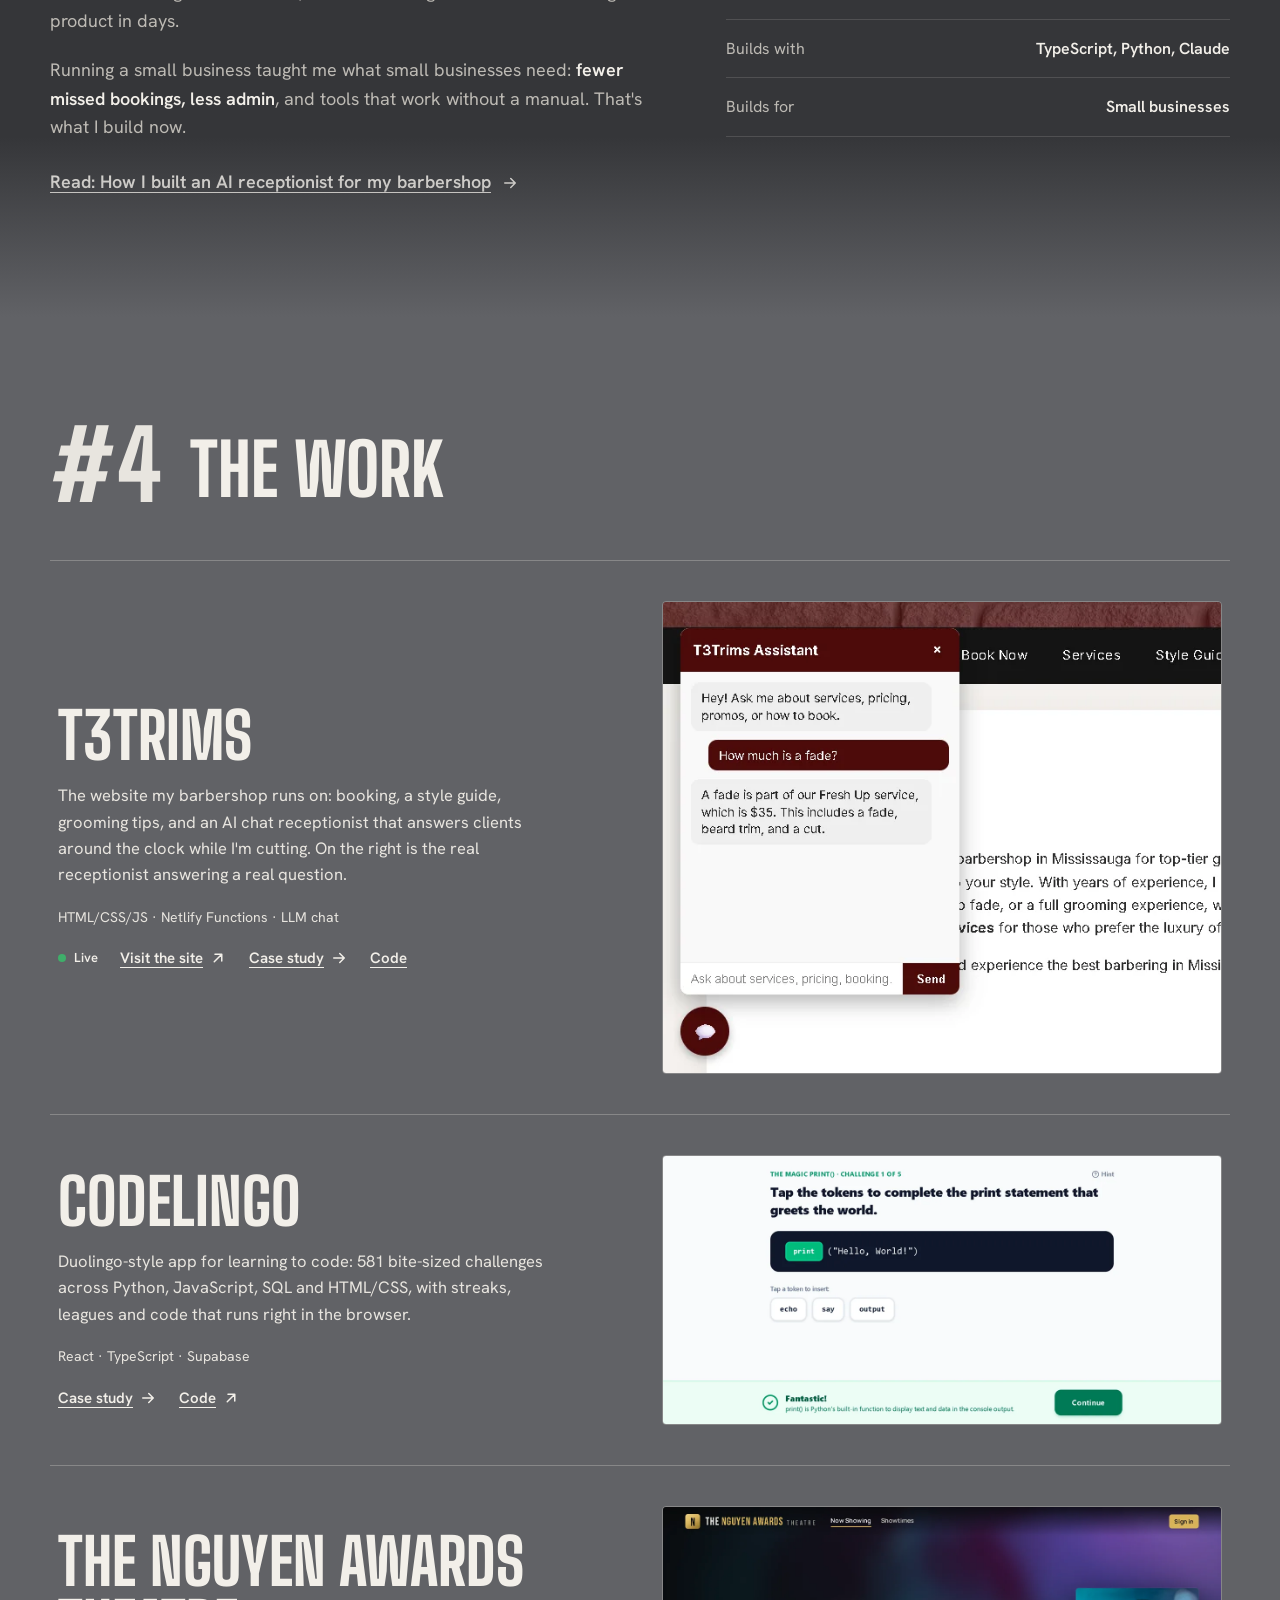
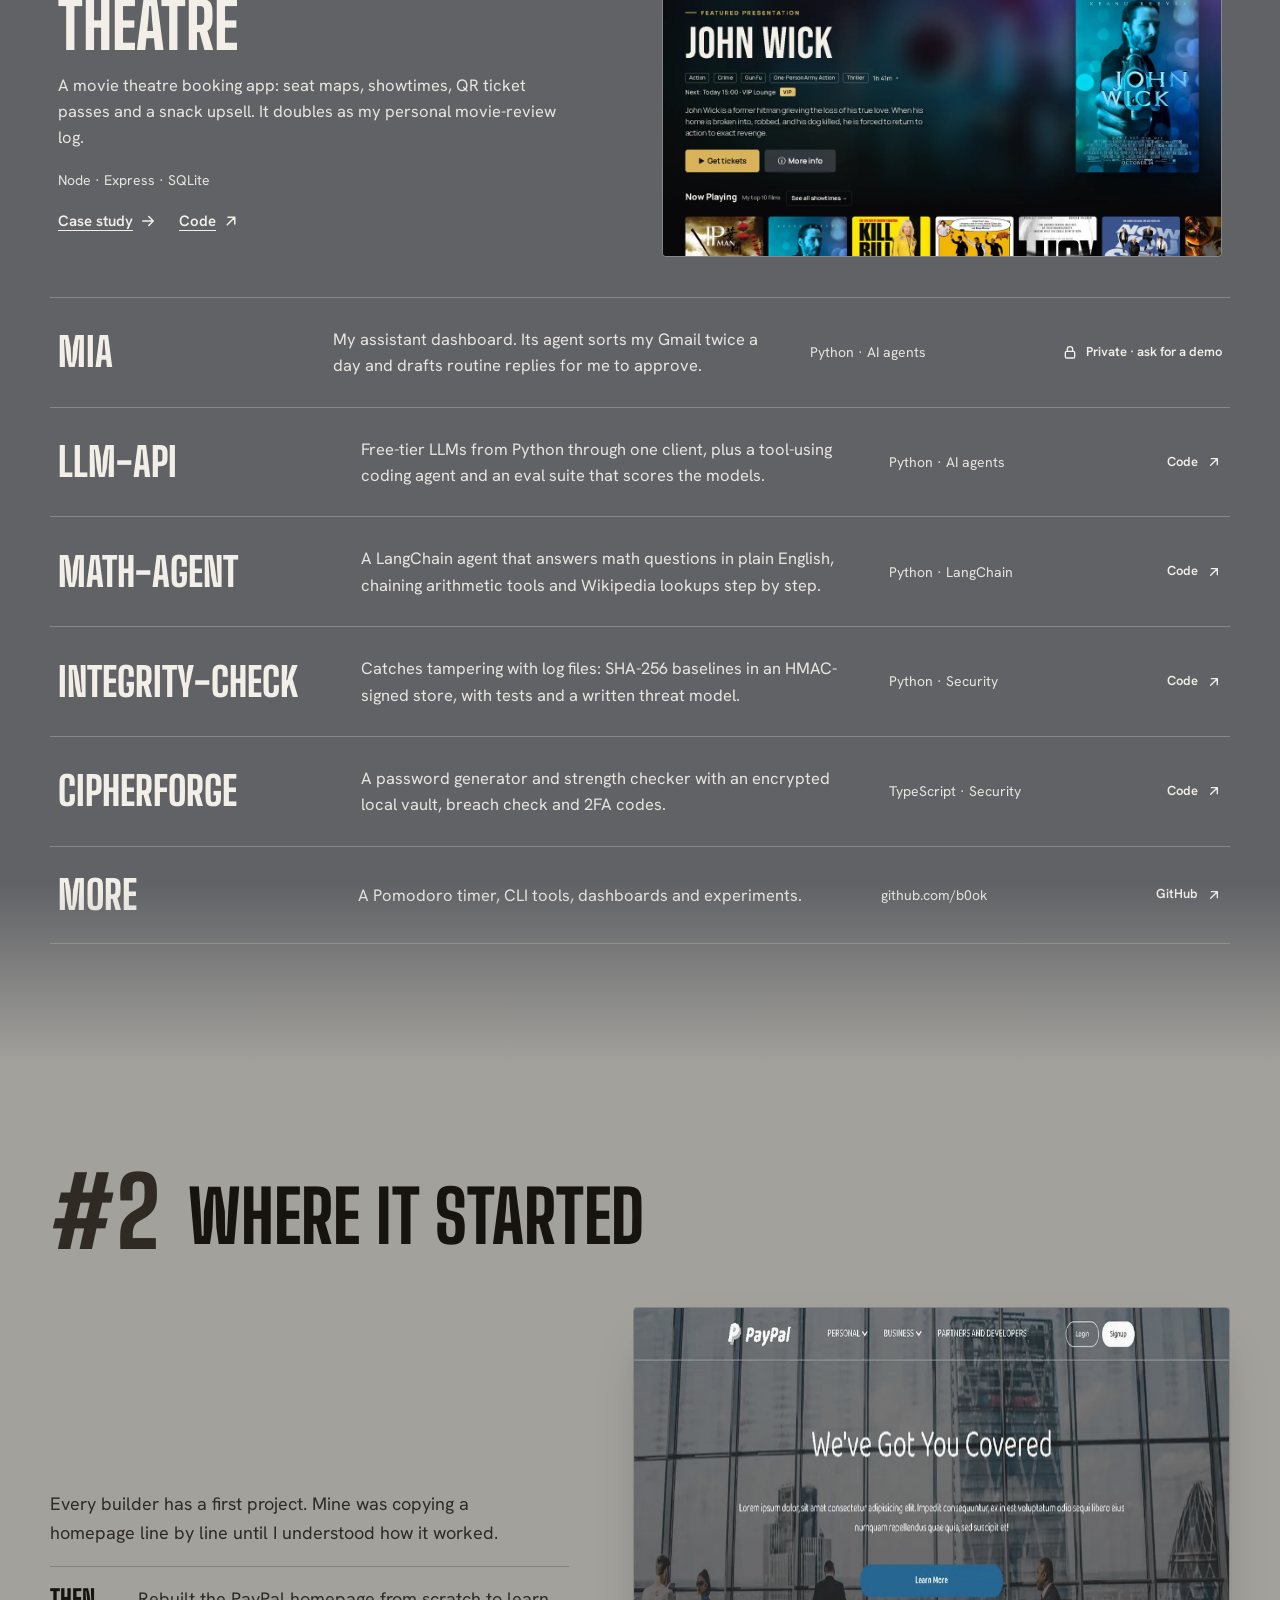
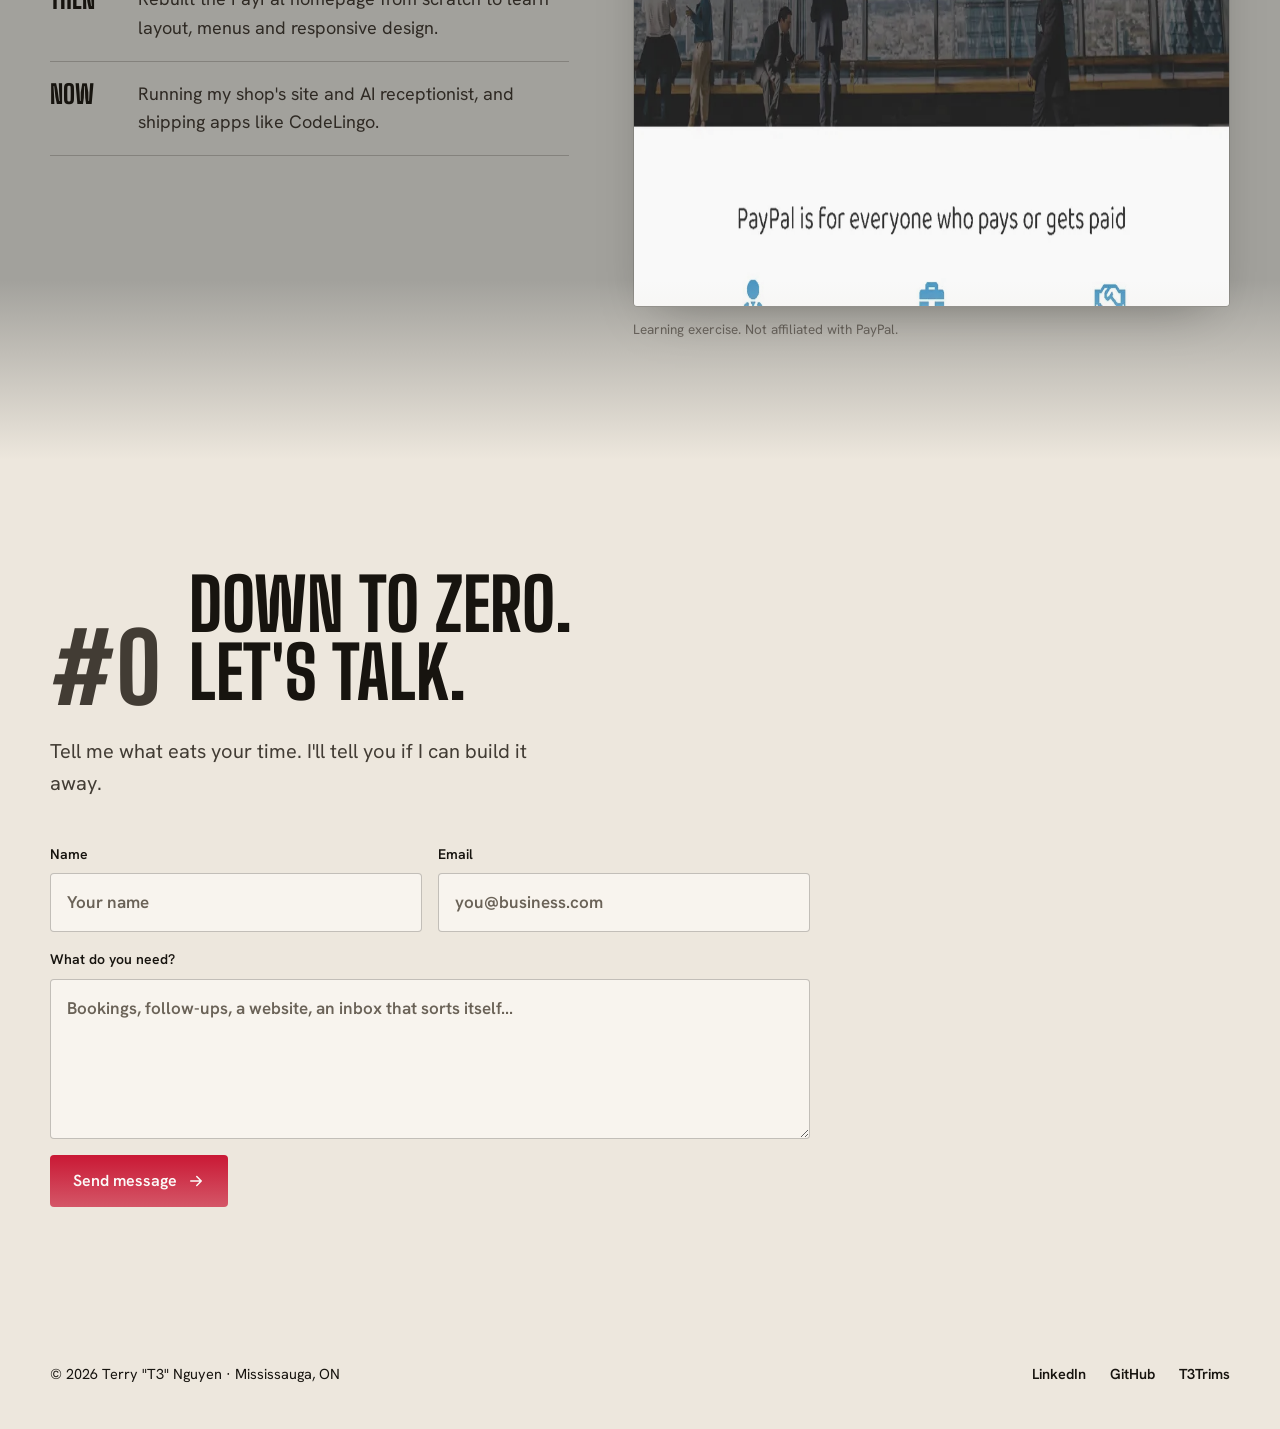
==== commit 93590c17: "Add math-agent to work" ====
--- a/index.html
+++ b/index.html
@@ -348,6 +348,12 @@
           <span class="stack">Python · AI agents</span>
           <span class="status">Code <svg class="i go" viewBox="0 0 24 24"><path d="M7 17 17 7M8 7h9v9"/></svg></span>
         </a>
+        <a class="row" href="https://github.com/b0ok/math-agent" target="_blank" rel="noopener">
+          <h3>math-agent</h3>
+          <p>A LangChain agent that answers math questions in plain English, chaining arithmetic tools and Wikipedia lookups step by step.</p>
+          <span class="stack">Python · LangChain</span>
+          <span class="status">Code <svg class="i go" viewBox="0 0 24 24"><path d="M7 17 17 7M8 7h9v9"/></svg></span>
+        </a>
         <a class="row" href="https://github.com/b0ok/integrity-check" target="_blank" rel="noopener">
           <h3>integrity-check</h3>
           <p>Catches tampering with log files: SHA-256 baselines in an HMAC-signed store, with tests and a written threat model.</p>
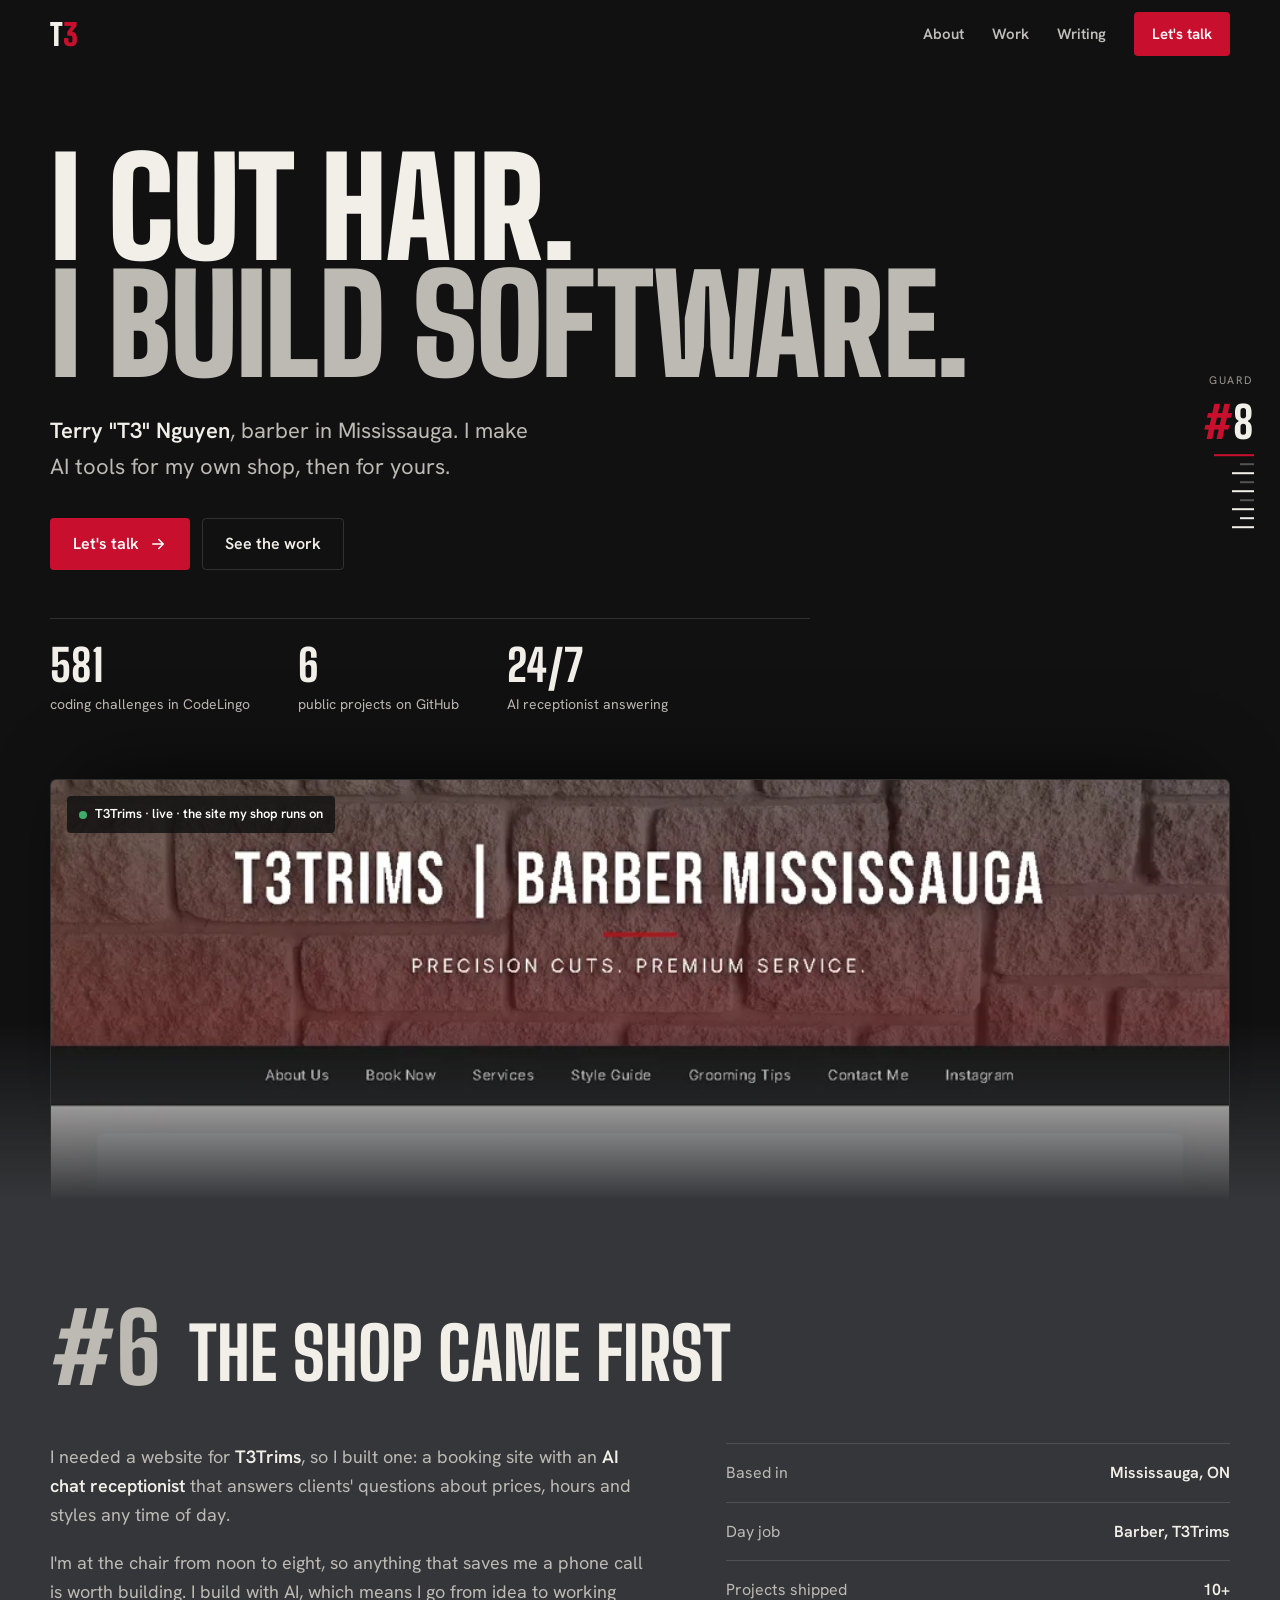
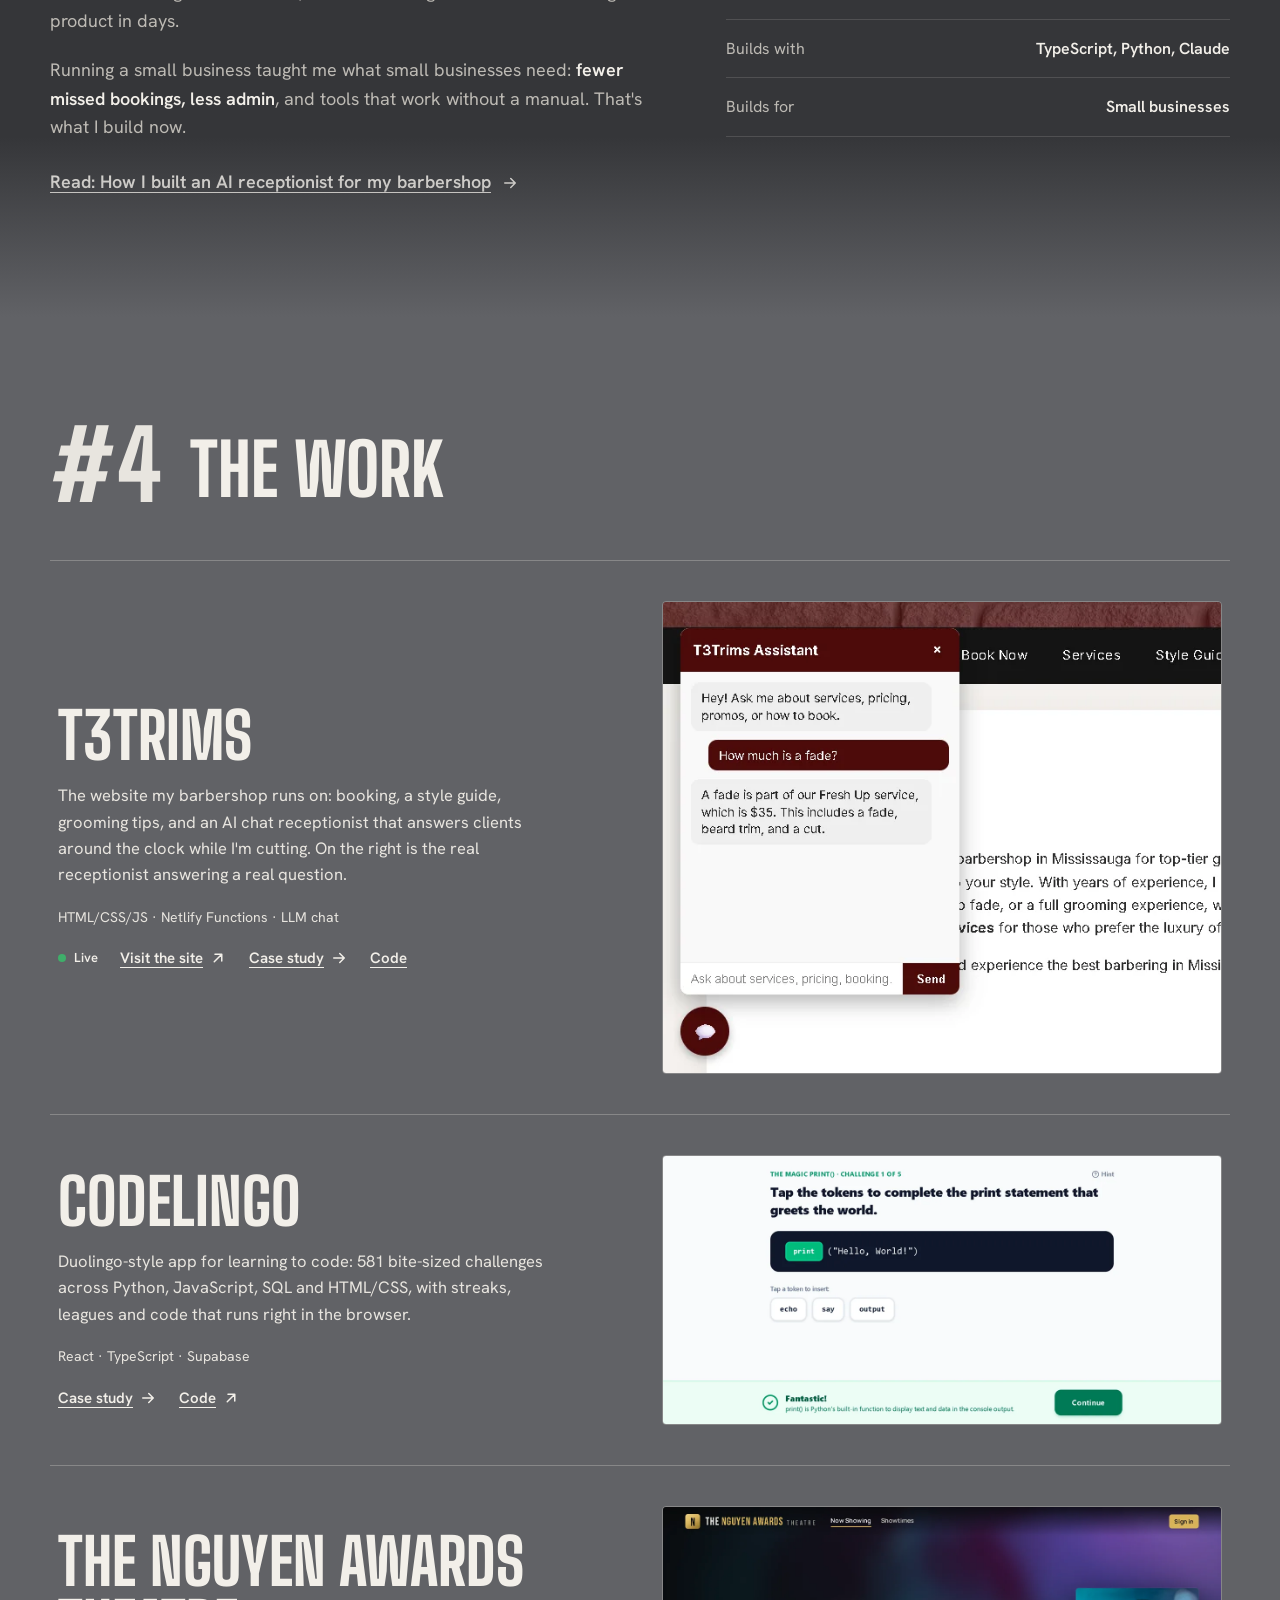
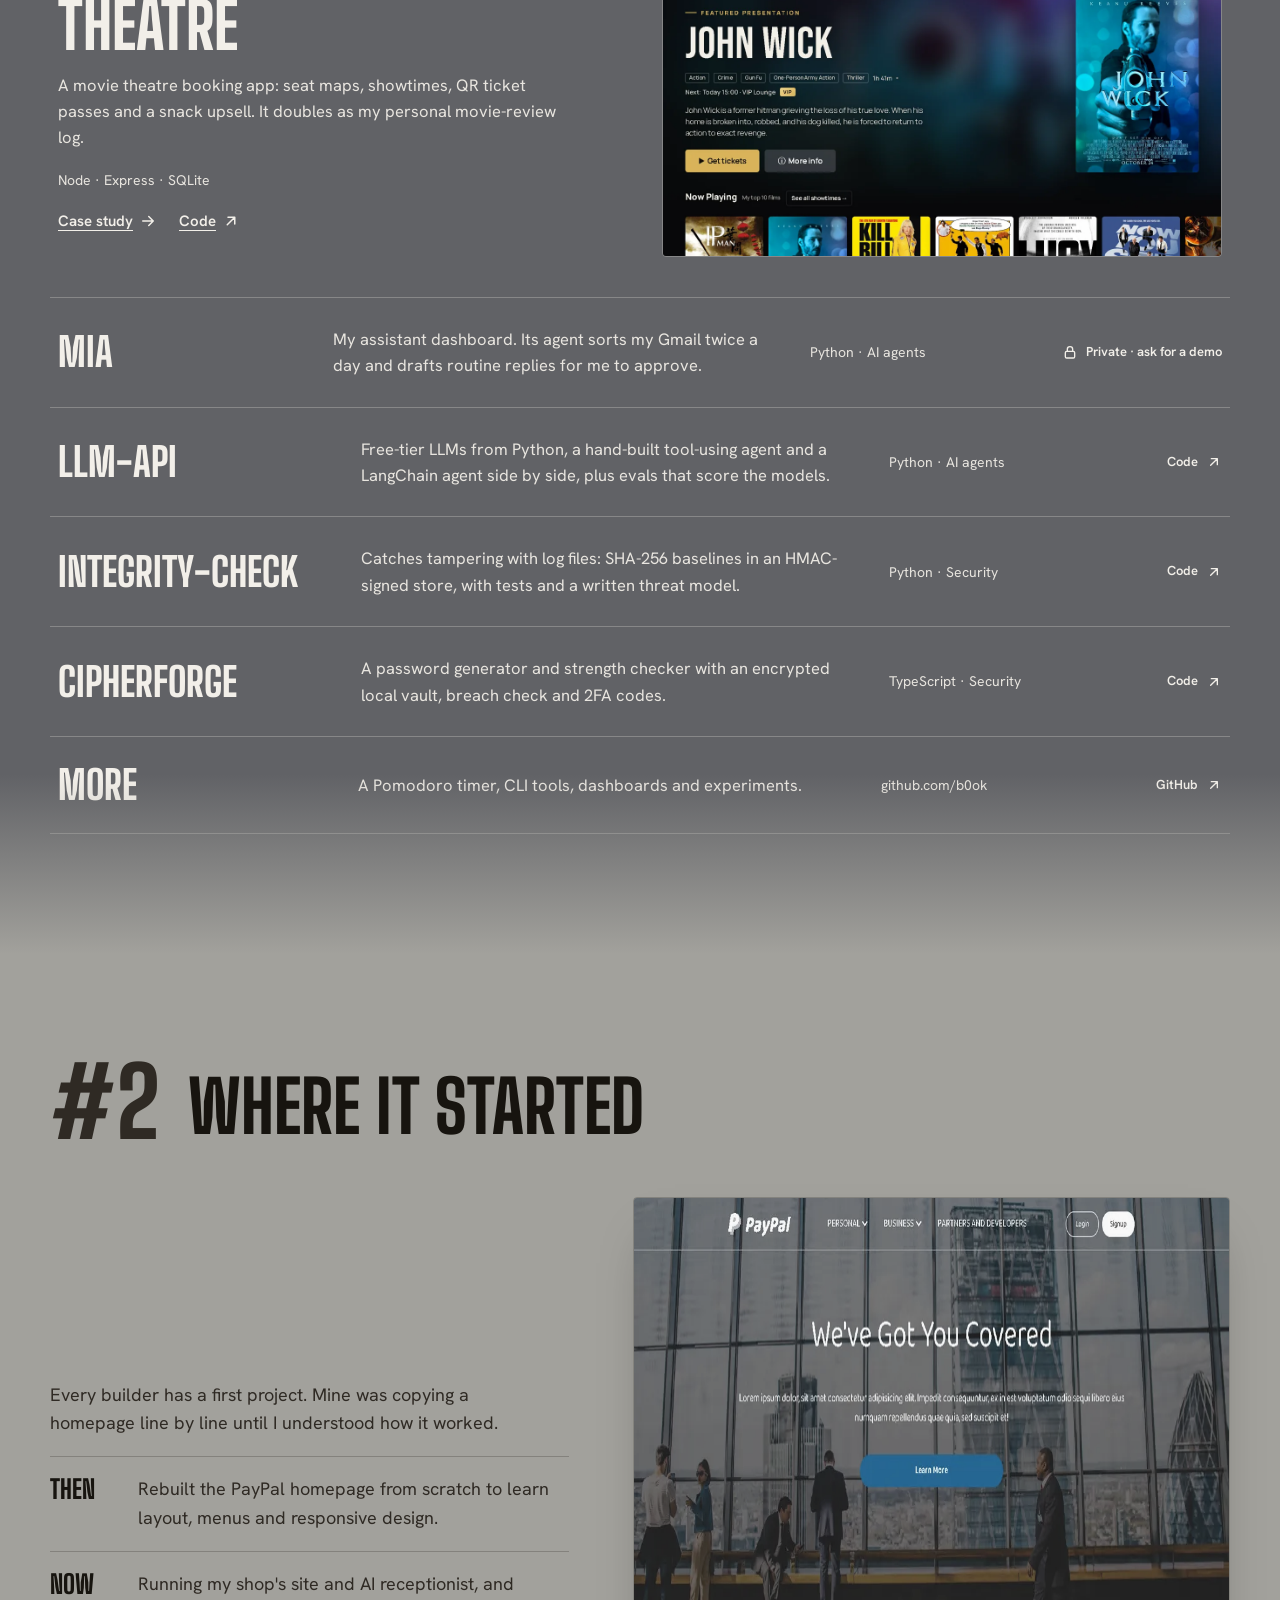
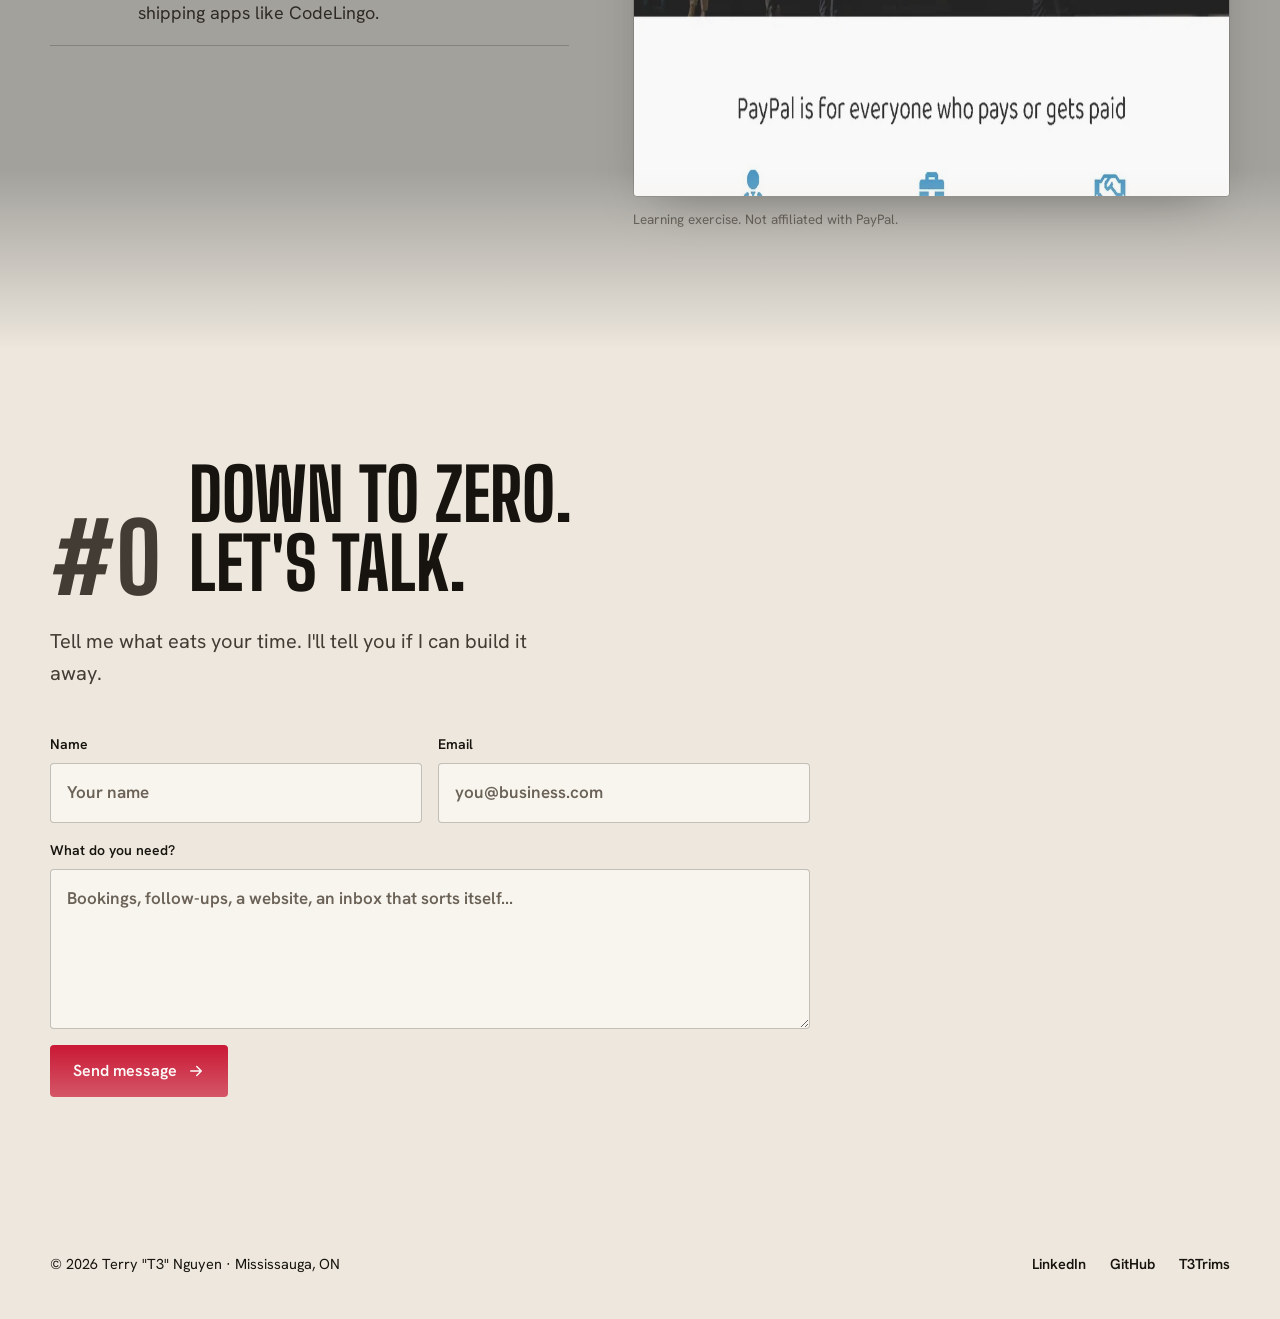
==== commit 3965c0a7: "Fold math-agent into llm-api row Co-Authored-By: Claude Opus 5.5 <noreply@anthropic.com>" ====
--- a/index.html
+++ b/index.html
@@ -344,14 +344,8 @@
         </a>
         <a class="row" href="https://github.com/b0ok/llm-api" target="_blank" rel="noopener">
           <h3>llm-api</h3>
-          <p>Free-tier LLMs from Python through one client, plus a tool-using coding agent and an eval suite that scores the models.</p>
+          <p>Free-tier LLMs from Python, a hand-built tool-using agent and a LangChain agent side by side, plus evals that score the models.</p>
           <span class="stack">Python · AI agents</span>
-          <span class="status">Code <svg class="i go" viewBox="0 0 24 24"><path d="M7 17 17 7M8 7h9v9"/></svg></span>
-        </a>
-        <a class="row" href="https://github.com/b0ok/math-agent" target="_blank" rel="noopener">
-          <h3>math-agent</h3>
-          <p>A LangChain agent that answers math questions in plain English, chaining arithmetic tools and Wikipedia lookups step by step.</p>
-          <span class="stack">Python · LangChain</span>
           <span class="status">Code <svg class="i go" viewBox="0 0 24 24"><path d="M7 17 17 7M8 7h9v9"/></svg></span>
         </a>
         <a class="row" href="https://github.com/b0ok/integrity-check" target="_blank" rel="noopener">
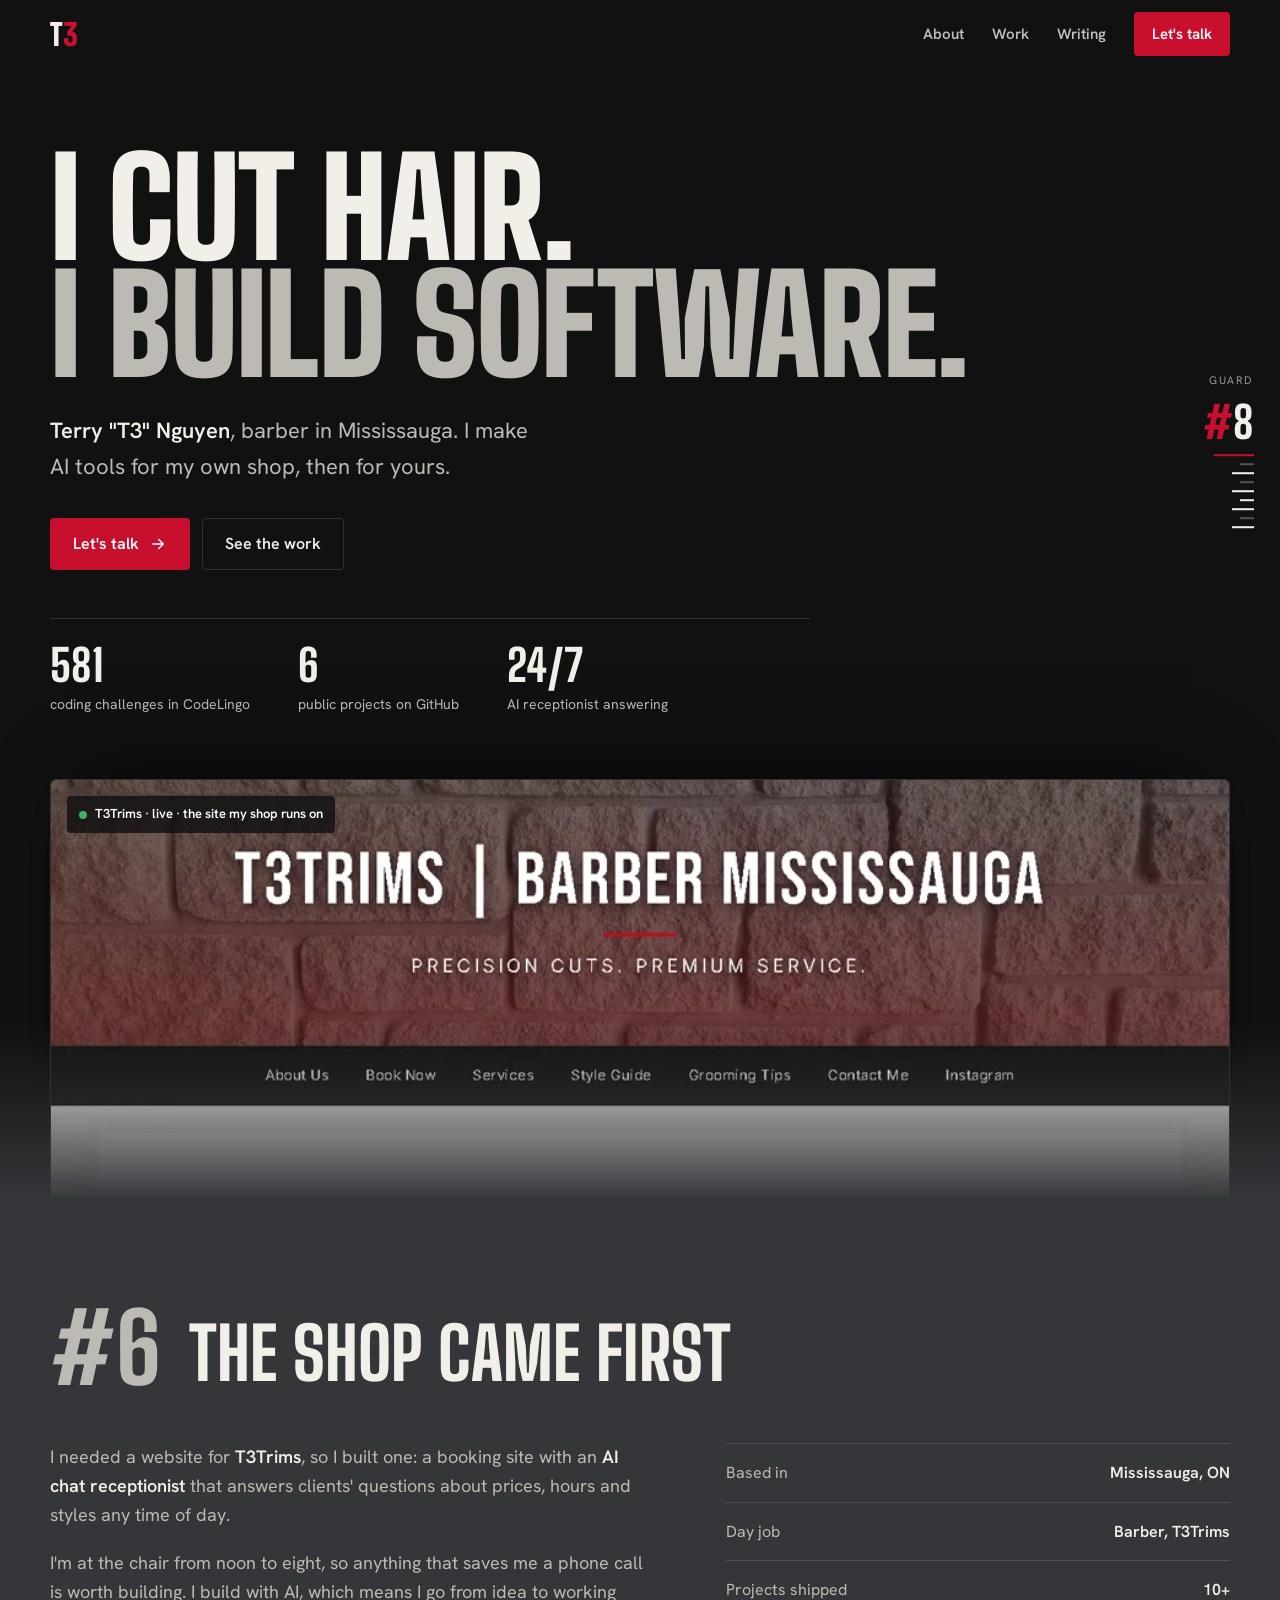
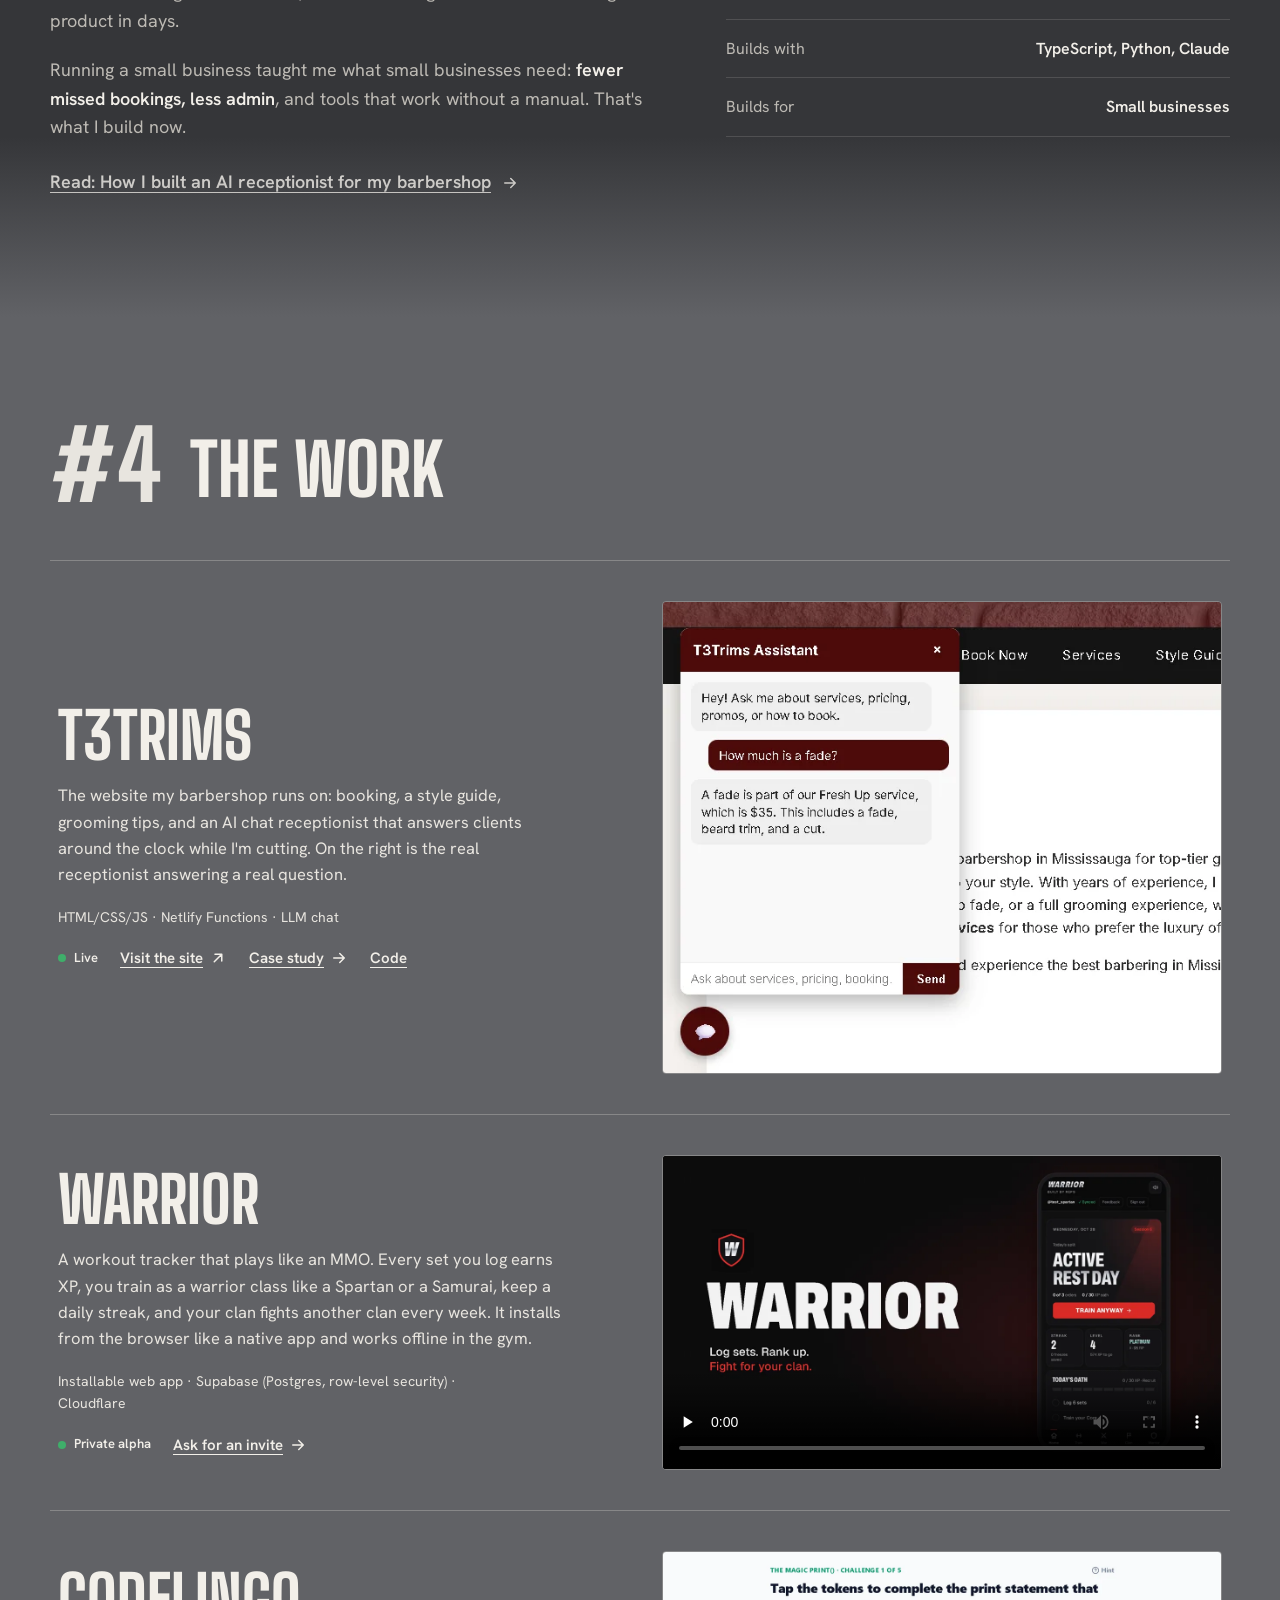
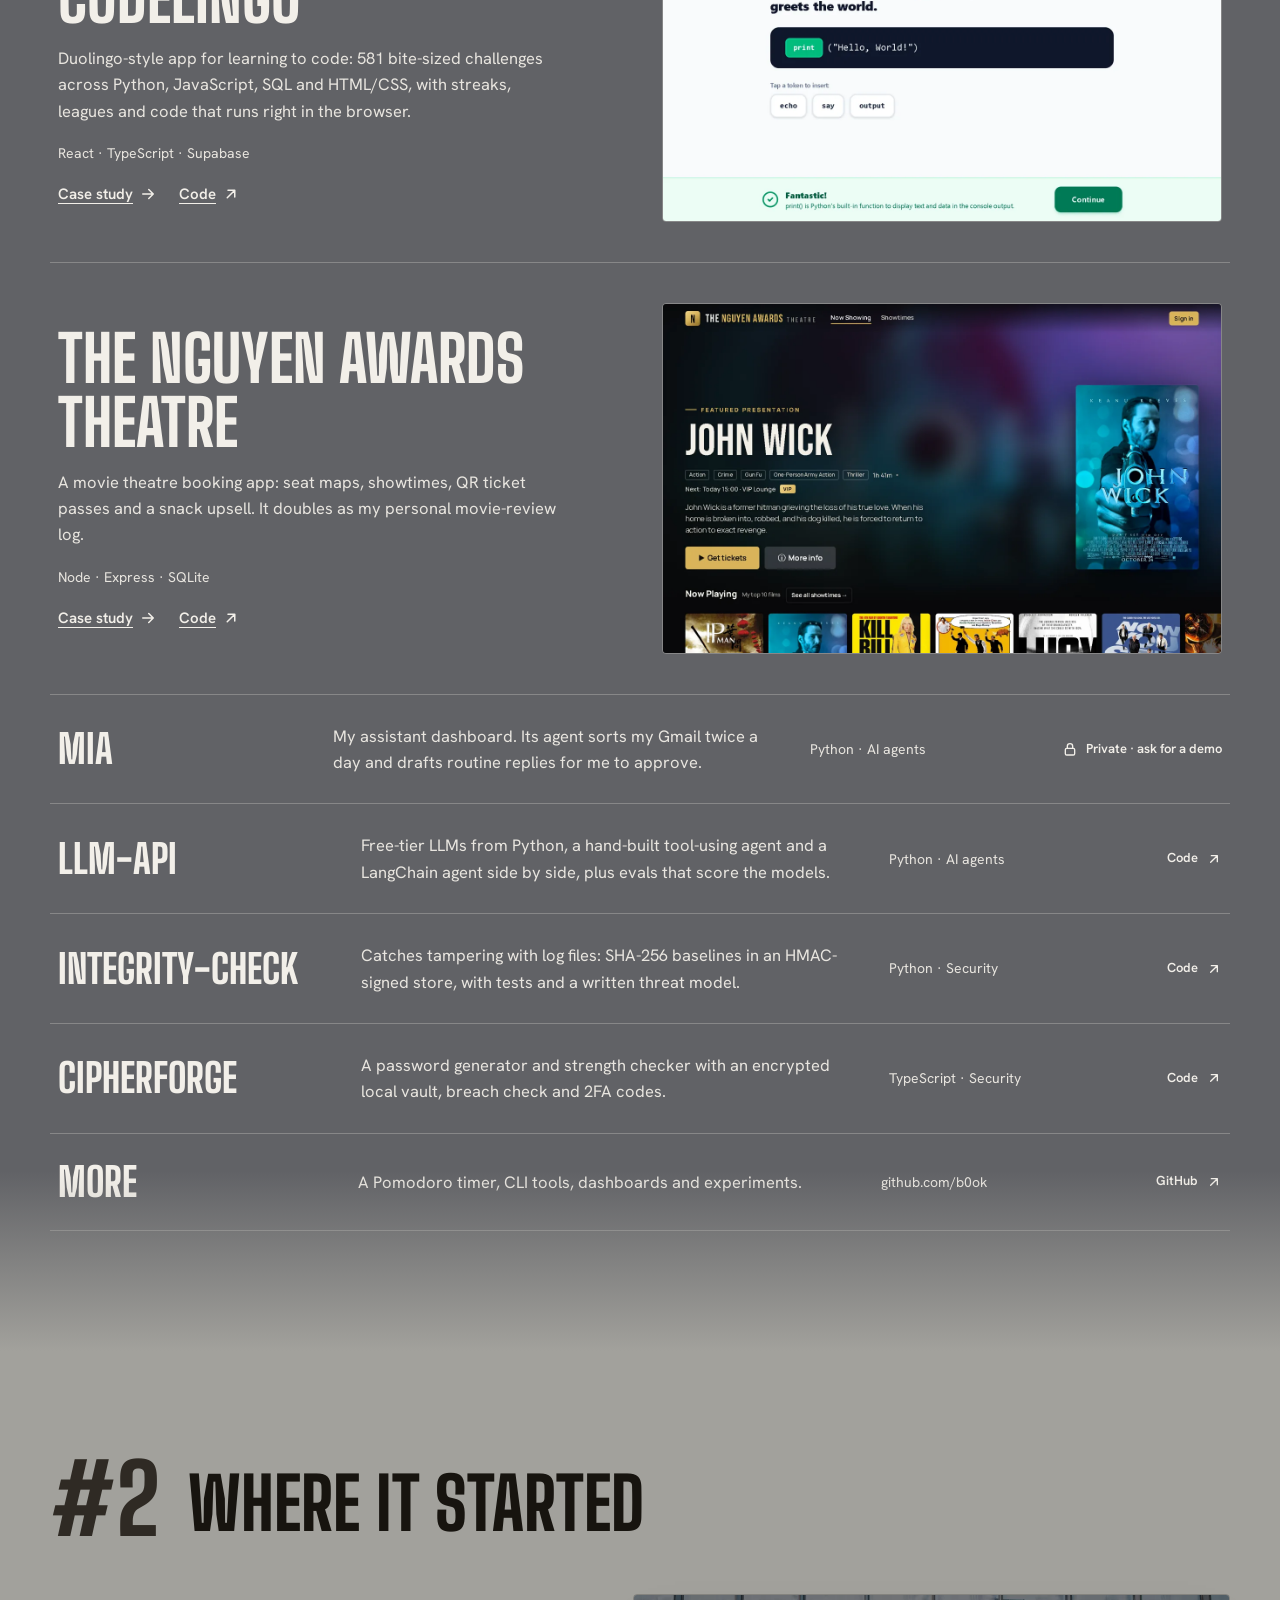
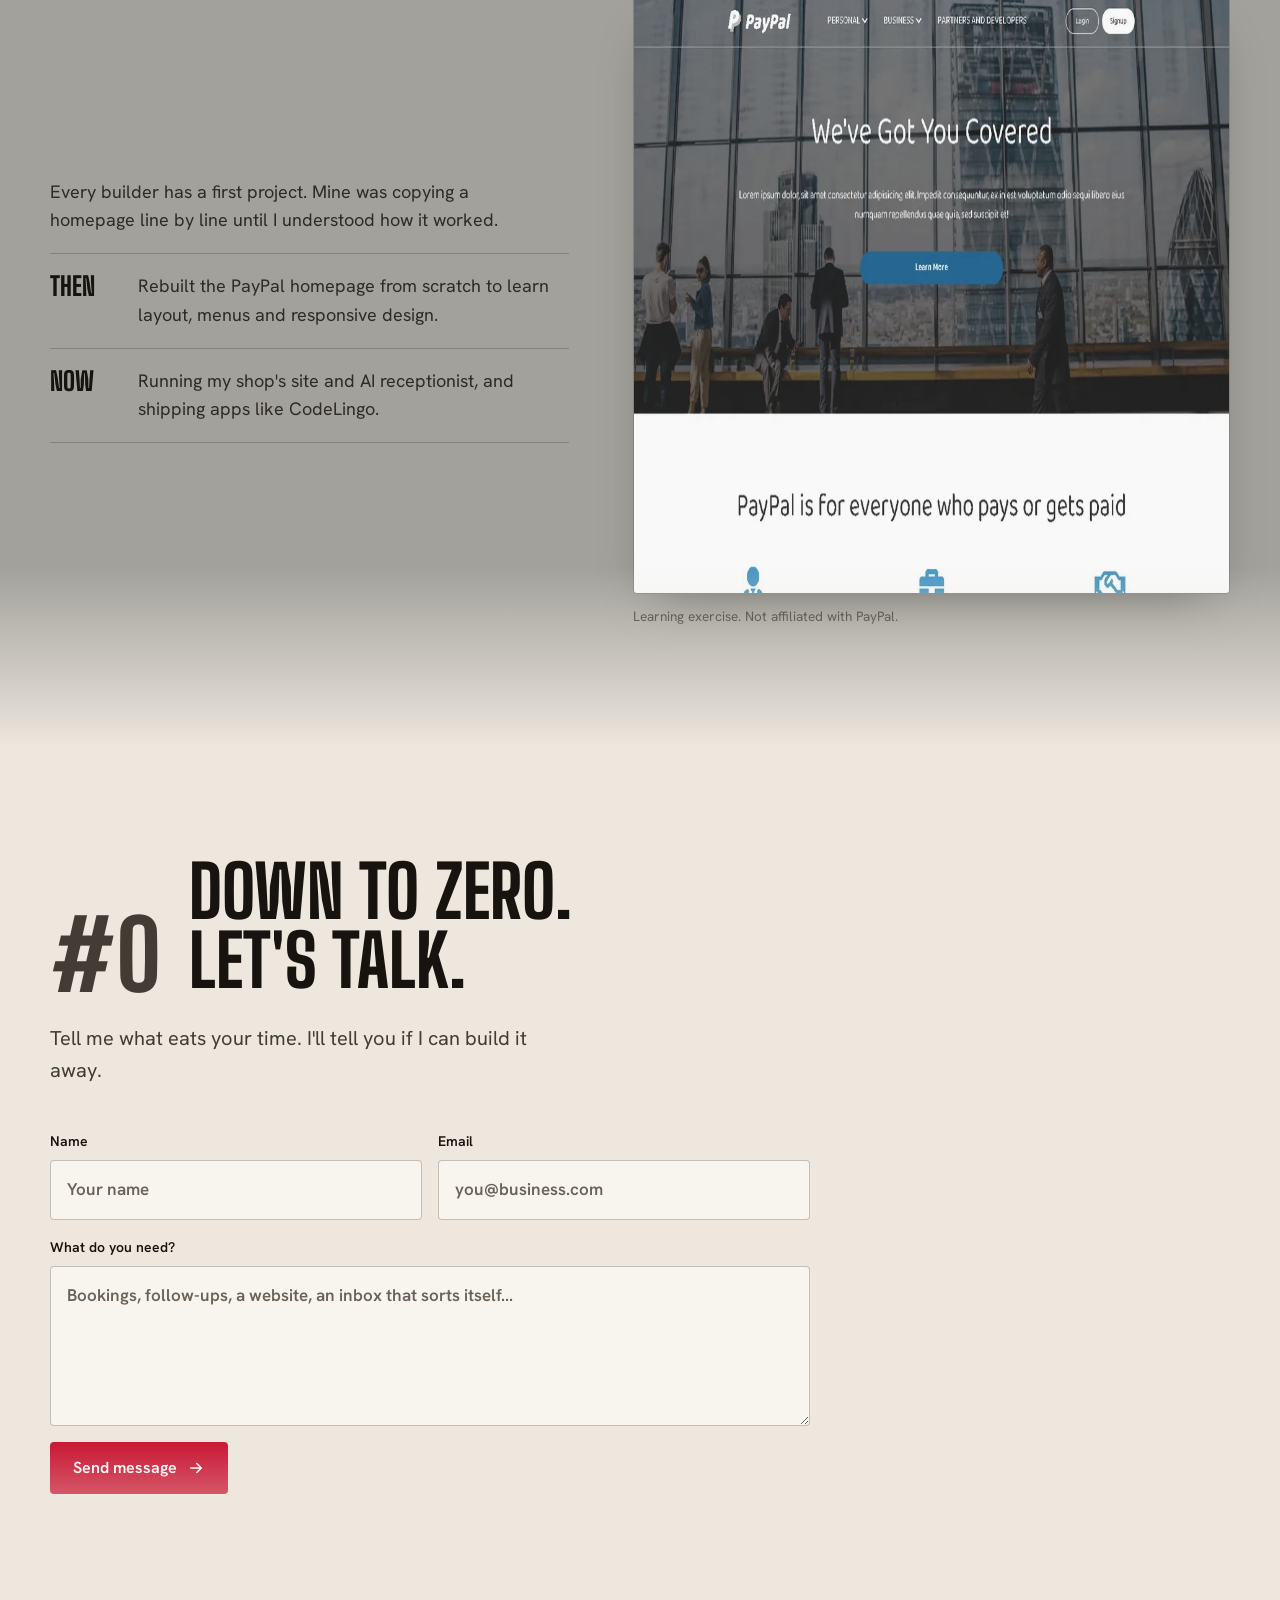
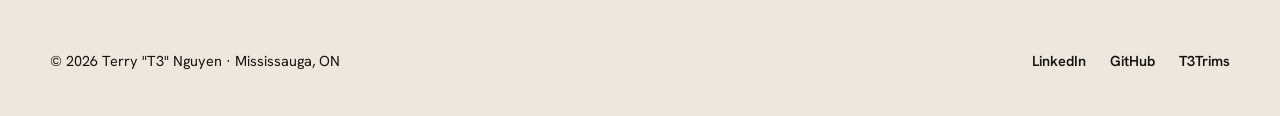
==== commit f1c75af6: "Add WARRIOR to the work (trailer + private alpha), Writing index, barber sales page" ====
--- a/index.html
+++ b/index.html
@@ -143,6 +143,7 @@
   .row.featured .links a { display: inline-flex; align-items: center; gap: 6px; }
   .row.featured .shot { overflow: hidden; border-radius: 4px; border: 1px solid var(--steel); max-width: 560px; justify-self: end; }
   .row.featured .shot img { border: 0; border-radius: 0; transition: transform .6s var(--ease); }
+  .row.featured .shot video { display: block; width: 100%; height: auto; background: #0A0A0B; }
   @media (hover: hover) and (pointer: fine) { .row.featured:hover .shot img { transform: scale(1.03); } }
 
   /* scroll reveal: only when JS is on and motion is welcome */
@@ -231,7 +232,7 @@
     <nav aria-label="Main" id="main-nav">
       <a href="#about">About</a>
       <a href="#work">Work</a>
-      <a href="posts/ai-receptionist.html">Writing</a>
+      <a href="posts/">Writing</a>
       <a class="talk" href="#contact">Let's talk</a>
     </nav>
     <button class="menu-btn" type="button" aria-expanded="false" aria-controls="main-nav">Menu</button>
@@ -308,6 +309,19 @@
             </div>
           </div>
           <img src="images/t3trims-chat.webp" alt="The T3Trims AI receptionist answering &quot;How much is a fade?&quot; with the Fresh Up price of $35" width="640" height="540" loading="lazy">
+        </div>
+
+        <div class="row featured" id="warrior">
+          <div>
+            <h3>WARRIOR</h3>
+            <p>A workout tracker that plays like an MMO. Every set you log earns XP, you train as a warrior class like a Spartan or a Samurai, keep a daily streak, and your clan fights another clan every week. It installs from the browser like a native app and works offline in the gym.</p>
+            <p class="stack">Installable web app · Supabase (Postgres, row-level security) · Cloudflare</p>
+            <div class="links">
+              <span class="status"><span class="dot"></span>Private alpha</span>
+              <a href="#contact">Ask for an invite <svg class="i" viewBox="0 0 24 24"><path d="M5 12h14M13 6l6 6-6 6"/></svg></a>
+            </div>
+          </div>
+          <div class="shot"><video src="images/warrior-trailer.mp4" poster="images/warrior.webp" controls playsinline preload="none" width="1280" height="720" aria-label="WARRIOR alpha trailer: log sets, earn XP, pick a class, fight clan wars"></video></div>
         </div>
 
         <div class="row featured">
